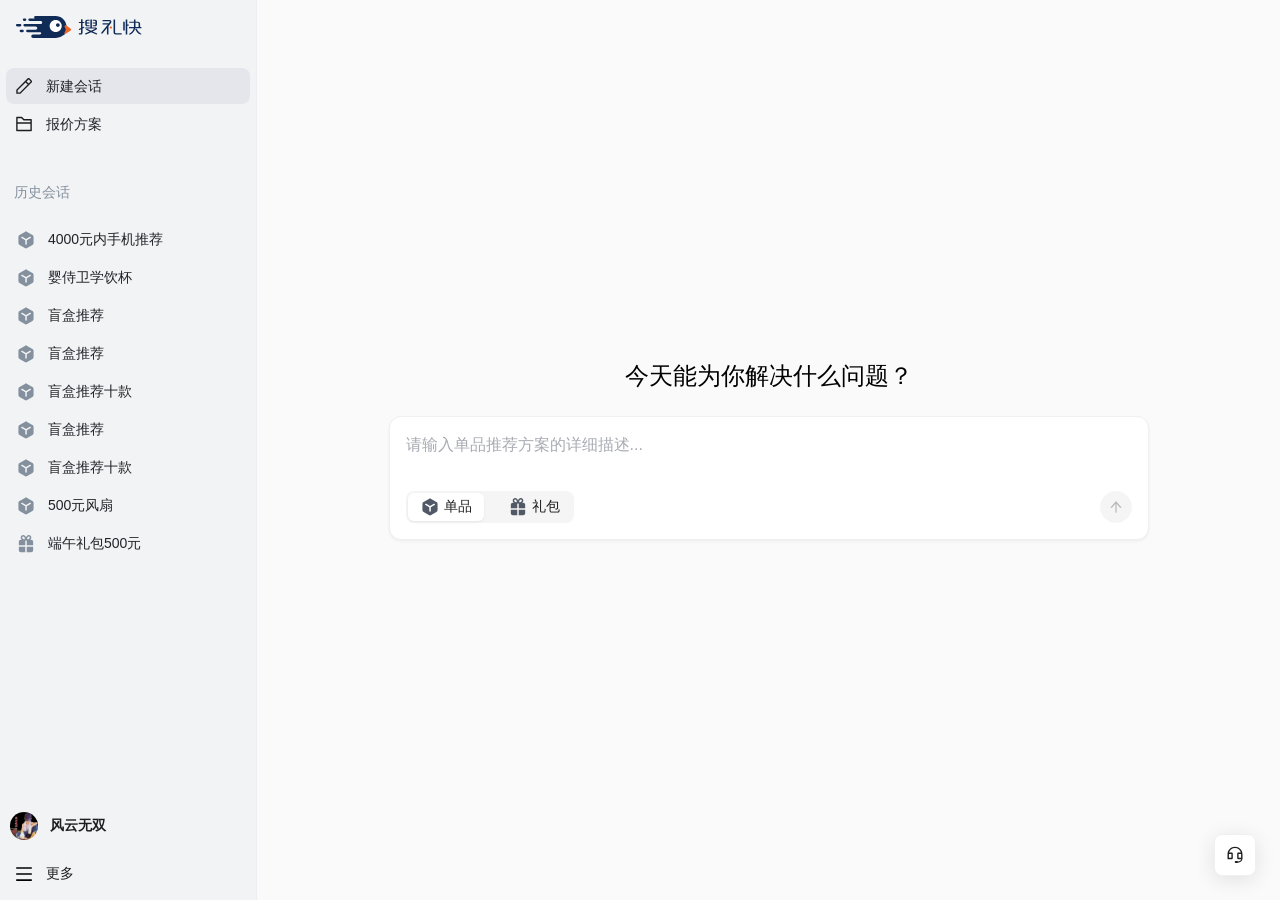
==== index.html @ f1bb9e1c "[fix]测试html" ====
<!DOCTYPE html> <html lang><!--
 Page saved with SingleFile 
 url: http://localhost:8080/home 
 saved date: Mon Jul 06 2026 13:57:09 GMT+0800 (中国标准时间)
--><meta charset=utf-8>
<meta http-equiv=X-UA-Compatible content="IE=edge">
<meta name=viewport content="width=device-width,initial-scale=1.0">
<title>搜礼快</title>
<style>.page_box .login_box .input_box .code_input[data-v-aeba673c] input::-webkit-credentials-auto-fill-button,.page_box .login_box .input_box .code_input[data-v-aeba673c] input::-webkit-contacts-auto-fill-button{visibility:hidden;display:none!important;pointer-events:none;position:absolute;right:0;width:0;height:0;margin:0}</style><style>.bind_page_box .login_box .code_input[data-v-4ef4317e] input::-webkit-credentials-auto-fill-button,.bind_page_box .login_box .code_input[data-v-4ef4317e] input::-webkit-contacts-auto-fill-button{visibility:hidden;display:none!important;pointer-events:none;position:absolute;right:0;width:0;height:0;margin:0}</style><style>body{background:#ffffff}#app{-webkit-font-smoothing:antialiased;-moz-osx-font-smoothing:grayscale;text-align:center;color:#2c3e50}img{-webkit-user-drag:none}</style><style>.beauty_circle_btn{height:32px!important;padding:8px!important;border:none!important;--el-border-radius-base:20px!important;--el-button-bg-color:var(--fr-colorPrimary-normal-bg)!important;--el-button-text-color:var(--fr-colorTextLightSolidPrimary-normal-text)!important;--el-button-hover-text-color:var(--fr-colorTextLightSolidPrimary-hover-text)!important;--el-button-font-weight:var(--fr-fontWeightThin_500)!important;--el-button-border-color:var(--fr-colorPrimary-normal-bg)!important;--el-button-hover-border-color:var(--fr-colorPrimaryHover-hover-bg)!important;--el-button-active-border-color:none!important;--el-button-hover-bg-color:var(--fr-colorPrimaryHover-hover-bg)!important;--el-button-disabled-bg-color:var(--fr-colorBgContainerDisabled-disabled-bg)!important}</style><style>.plan_tabs .el-tabs__nav-wrap::after{height:0!important}.template_tabs .el-tabs__nav-wrap::after{height:1px!important;background:var(--fr-colorBorderSecondary)}.goods_tabs .el-tabs__nav-wrap::after{height:0!important}.goods_plan_tabs .el-tabs__nav-wrap::after{height:0!important}.goods_plan_tabs .el-tabs__item:hover,.goods_plan_tabs .el-tabs__item:active{color:var(--fr-colorTextSecondary)!important}.home_tabs .el-tabs__nav-wrap::after{height:0!important}</style><style>.points_tip_popover .el-popper__arrow::before{border:0px!important}</style><style>.no_border_no_bg_input:hover{--el-input-bg-color:#E5E6EB!important}</style><style>.el-menu{--el-menu-base-level-padding:8px!important}.el-menu .el-menu-item{--el-menu-item-height:36px!important;margin-bottom:2px!important;font-size:14px!important;color:#1F2227!important;font-weight:400!important}.el-menu .el-menu-item:hover{background-color:#EBECEF}.el-menu .is-active{background:#E5E6EB!important}</style><style>.custom_cascader .el-input:focus-within .el-input__suffix{opacity:1;pointer-events:auto}.custom-cascader-popper .el-cascader-menu .el-cascader-menu__wrap .el-cascader-menu__list .el-cascader-node:hover{background:var(--fr-hover-bg-color)!important}.custom-cascader-popper .el-cascader-menu .el-cascader-menu__wrap .el-cascader-menu__list .el-cascader-node:focus{background:var(--fr-theme-color1)!important}</style><style>.goods_upload_card .el-upload--picture-card:hover,.goods_upload_card .el-upload--picture-card:focus{border-color:var(--fr-colorPrimary)!important}</style><style>.goods_table_list .el-checkbox__inner::before{content:none!important}.goods_table_list .el-checkbox__inner::after{content:none!important}.goods_table_list .el-checkbox__inner:hover{border:none!important;background-image:url([data-uri])!important}.goods_table_list .el-checkbox__input.is-checked .el-checkbox__inner::before{content:none!important}.goods_table_list .el-checkbox__input.is-checked .el-checkbox__inner::after{content:none!important}.goods_table_list .el-checkbox__input.is-indeterminate .el-checkbox__inner::before{content:none!important}.goods_table_list .el-checkbox__input.is-indeterminate .el-checkbox__inner::after{content:none!important}</style><style>.custom_select .el-select__wrapper:hover{border-color:var(--fr-theme-color6)!important}.custom_select .el-popper__arrow::before{color:var(--fr-colorText)}.custom_select_popper .el-popper__arrow::before{display:none!important}</style><style>:root{--el-color-white:#ffffff;--el-color-black:#000000;--el-color-primary-rgb:64,158,255;--el-color-success-rgb:103,194,58;--el-color-warning-rgb:230,162,60;--el-color-danger-rgb:245,108,108;--el-color-error-rgb:245,108,108;--el-color-info-rgb:144,147,153;--el-font-size-extra-large:20px;--el-font-size-large:18px;--el-font-size-medium:16px;--el-font-size-base:14px;--el-font-size-small:13px;--el-font-size-extra-small:12px;--el-font-family:"Helvetica Neue",Helvetica,"PingFang SC","Hiragino Sans GB","Microsoft YaHei","微软雅黑",Arial,sans-serif;--el-font-weight-primary:500;--el-font-line-height-primary:24px;--el-index-normal:1;--el-index-top:1000;--el-index-popper:2000;--el-border-radius-base:4px;--el-border-radius-small:2px;--el-border-radius-round:20px;--el-border-radius-circle:100%;--el-transition-duration:0.3s;--el-transition-duration-fast:0.2s;--el-transition-function-ease-in-out-bezier:cubic-bezier(0.645,0.045,0.355,1);--el-transition-function-fast-bezier:cubic-bezier(0.23,1,0.32,1);--el-transition-all:all var(--el-transition-duration) var(--el-transition-function-ease-in-out-bezier);--el-transition-fade:opacity var(--el-transition-duration) var(--el-transition-function-fast-bezier);--el-transition-md-fade:transform var(--el-transition-duration) var(--el-transition-function-fast-bezier),opacity var(--el-transition-duration) var(--el-transition-function-fast-bezier);--el-transition-fade-linear:opacity var(--el-transition-duration-fast) linear;--el-transition-border:border-color var(--el-transition-duration-fast) var(--el-transition-function-ease-in-out-bezier);--el-transition-box-shadow:box-shadow var(--el-transition-duration-fast) var(--el-transition-function-ease-in-out-bezier);--el-transition-color:color var(--el-transition-duration-fast) var(--el-transition-function-ease-in-out-bezier);--el-component-size-large:40px;--el-component-size:32px;--el-component-size-small:24px}:root{color-scheme:light;--el-color-primary:#409eff;--el-color-primary-light-3:rgb(121,187,255);--el-color-primary-light-5:rgb(160,207,255);--el-color-primary-light-7:rgb(198,226,255);--el-color-primary-light-8:rgb(217,236,255);--el-color-primary-light-9:rgb(236,245,255);--el-color-primary-dark-2:rgb(51,126,204);--el-color-success:#67c23a;--el-color-success-light-3:rgb(149,212,117);--el-color-success-light-5:rgb(179,225,157);--el-color-success-light-7:rgb(209,237,196);--el-color-success-light-8:rgb(225,243,216);--el-color-success-light-9:rgb(240,249,235);--el-color-success-dark-2:rgb(82,155,46);--el-color-warning:#e6a23c;--el-color-warning-light-3:rgb(238,190,119);--el-color-warning-light-5:rgb(243,209,158);--el-color-warning-light-7:rgb(248,227,197);--el-color-warning-light-8:rgb(250,236,216);--el-color-warning-light-9:rgb(253,246,236);--el-color-warning-dark-2:rgb(184,130,48);--el-color-danger:#f56c6c;--el-color-danger-light-3:rgb(248,152,152);--el-color-danger-light-5:rgb(250,182,182);--el-color-danger-light-7:rgb(252,211,211);--el-color-danger-light-8:rgb(253,226,226);--el-color-danger-light-9:rgb(254,240,240);--el-color-danger-dark-2:rgb(196,86,86);--el-color-error:#f56c6c;--el-color-error-light-3:rgb(248,152,152);--el-color-error-light-5:rgb(250,182,182);--el-color-error-light-7:rgb(252,211,211);--el-color-error-light-8:rgb(253,226,226);--el-color-error-light-9:rgb(254,240,240);--el-color-error-dark-2:rgb(196,86,86);--el-color-info:#909399;--el-color-info-light-3:rgb(177,179,184);--el-color-info-light-5:rgb(200,201,204);--el-color-info-light-7:rgb(222,223,224);--el-color-info-light-8:rgb(233,233,235);--el-color-info-light-9:rgb(244,244,245);--el-color-info-dark-2:rgb(115,118,122);--el-bg-color:#ffffff;--el-bg-color-page:#f2f3f5;--el-bg-color-overlay:#ffffff;--el-text-color-primary:#303133;--el-text-color-regular:#606266;--el-text-color-secondary:#909399;--el-text-color-placeholder:#a8abb2;--el-text-color-disabled:#c0c4cc;--el-border-color:#dcdfe6;--el-border-color-light:#e4e7ed;--el-border-color-lighter:#ebeef5;--el-border-color-extra-light:#f2f6fc;--el-border-color-dark:#d4d7de;--el-border-color-darker:#cdd0d6;--el-fill-color:#f0f2f5;--el-fill-color-light:#f5f7fa;--el-fill-color-lighter:#fafafa;--el-fill-color-extra-light:#fafcff;--el-fill-color-dark:#ebedf0;--el-fill-color-darker:#e6e8eb;--el-fill-color-blank:#ffffff;--el-box-shadow:0px 12px 32px 4px rgba(0,0,0,0.04),0px 8px 20px rgba(0,0,0,0.08);--el-box-shadow-light:0px 0px 12px rgba(0,0,0,0.12);--el-box-shadow-lighter:0px 0px 6px rgba(0,0,0,0.12);--el-box-shadow-dark:0px 16px 48px 16px rgba(0,0,0,0.08),0px 12px 32px rgba(0,0,0,0.12),0px 8px 16px -8px rgba(0,0,0,0.16);--el-disabled-bg-color:var(--el-fill-color-light);--el-disabled-text-color:var(--el-text-color-placeholder);--el-disabled-border-color:var(--el-border-color-light);--el-overlay-color:rgba(0,0,0,0.8);--el-overlay-color-light:rgba(0,0,0,0.7);--el-overlay-color-lighter:rgba(0,0,0,0.5);--el-mask-color:rgba(255,255,255,0.9);--el-mask-color-extra-light:rgba(255,255,255,0.3);--el-border-width:1px;--el-border-style:solid;--el-border-color-hover:var(--el-text-color-disabled);--el-border:var(--el-border-width) var(--el-border-style) var(--el-border-color);--el-svg-monochrome-grey:var(--el-border-color)}@keyframes rotating{0%{transform:rotateZ(0deg)}100%{transform:rotateZ(360deg)}}.el-autocomplete__popper.el-popper .el-popper__arrow::before{border:1px solid var(--el-border-color-light)}.el-autocomplete__popper.el-popper[data-popper-placement^=top] .el-popper__arrow::before{border-top-color:transparent;border-left-color:transparent}.el-autocomplete__popper.el-popper[data-popper-placement^=bottom] .el-popper__arrow::before{border-bottom-color:transparent;border-right-color:transparent}.el-autocomplete__popper.el-popper[data-popper-placement^=left] .el-popper__arrow::before{border-left-color:transparent;border-bottom-color:transparent}.el-autocomplete__popper.el-popper[data-popper-placement^=right] .el-popper__arrow::before{border-right-color:transparent;border-top-color:transparent}.el-autocomplete-suggestion li:hover{background-color:var(--el-fill-color-light)}.el-autocomplete-suggestion.is-loading li::after{display:inline-block;content:"";height:100%;vertical-align:middle}.el-autocomplete-suggestion.is-loading li:hover{background-color:var(--el-bg-color-overlay)}.el-backtop:hover{background-color:var(--el-backtop-hover-bg-color)}.el-breadcrumb::before,.el-breadcrumb::after{display:table;content:""}.el-breadcrumb::after{clear:both}.el-breadcrumb__inner.is-link:hover,.el-breadcrumb__inner a:hover{color:var(--el-color-primary);cursor:pointer}.el-breadcrumb__item:last-child .el-breadcrumb__inner:hover,.el-breadcrumb__item:last-child .el-breadcrumb__inner a:hover{font-weight:normal;color:var(--el-text-color-regular);cursor:text}.el-button-group::before,.el-button-group::after{display:table;content:""}.el-button-group::after{clear:both}.el-button-group>.el-button:hover,.el-button-group>.el-button:focus,.el-button-group>.el-button:active{z-index:1}.el-button{--el-button-font-weight:var(--el-font-weight-primary);--el-button-border-color:var(--el-border-color);--el-button-bg-color:var(--el-fill-color-blank);--el-button-text-color:var(--el-text-color-regular);--el-button-disabled-text-color:var(--el-disabled-text-color);--el-button-disabled-bg-color:var(--el-fill-color-blank);--el-button-disabled-border-color:var(--el-border-color-light);--el-button-divide-border-color:rgba(255,255,255,0.5);--el-button-hover-text-color:var(--el-color-primary);--el-button-hover-bg-color:var(--el-color-primary-light-9);--el-button-hover-border-color:var(--el-color-primary-light-7);--el-button-active-text-color:var(--el-button-hover-text-color);--el-button-active-border-color:var(--el-color-primary);--el-button-active-bg-color:var(--el-button-hover-bg-color);--el-button-outline-color:var(--el-color-primary-light-5);--el-button-hover-link-text-color:var(--el-text-color-secondary);--el-button-active-color:var(--el-text-color-primary)}.el-button{display:inline-flex;justify-content:center;align-items:center;line-height:1;white-space:nowrap;text-align:center;box-sizing:border-box;outline:none;transition:0.1s;font-weight:var(--el-button-font-weight);-webkit-user-select:none;-moz-user-select:none;user-select:none;vertical-align:middle;-webkit-appearance:none}.el-button:hover{color:var(--el-button-hover-text-color);border-color:var(--el-button-hover-border-color);background-color:var(--el-button-hover-bg-color);outline:none}.el-button:active{color:var(--el-button-active-text-color);border-color:var(--el-button-active-border-color);background-color:var(--el-button-active-bg-color);outline:none}.el-button:focus-visible{outline:2px solid var(--el-button-outline-color);outline-offset:1px;transition:outline-offset 0s,outline 0s}.el-button>span{display:inline-flex;align-items:center}.el-button{font-size:var(--el-font-size-base);border-radius:var(--el-border-radius-base)}.el-button::-moz-focus-inner{border:0}.el-button.is-disabled,.el-button.is-disabled:hover{color:var(--el-button-disabled-text-color);cursor:not-allowed;background-image:none;background-color:var(--el-button-disabled-bg-color);border-color:var(--el-button-disabled-border-color)}.el-button.is-loading:before{z-index:1;pointer-events:none;content:"";position:absolute;left:-1px;top:-1px;right:-1px;bottom:-1px;border-radius:inherit;background-color:var(--el-mask-color-extra-light)}.el-button.is-text:not(.is-disabled):hover{background-color:var(--el-fill-color-light)}.el-button.is-text:not(.is-disabled):focus-visible{outline:2px solid var(--el-button-outline-color);outline-offset:1px;transition:outline-offset 0s,outline 0s}.el-button.is-text:not(.is-disabled):active{background-color:var(--el-fill-color)}.el-button.is-text:not(.is-disabled).is-has-bg:hover{background-color:var(--el-fill-color)}.el-button.is-text:not(.is-disabled).is-has-bg:active{background-color:var(--el-fill-color-dark)}.el-button.is-link:hover{color:var(--el-button-hover-link-text-color)}.el-button.is-link:not(.is-disabled):hover{border-color:transparent;background-color:transparent}.el-button.is-link:not(.is-disabled):active{color:var(--el-button-active-color);border-color:transparent;background-color:transparent}.el-button--text:not(.is-disabled):hover{color:var(--el-color-primary-light-3);border-color:transparent;background-color:transparent}.el-button--text:not(.is-disabled):active{color:var(--el-color-primary-dark-2);border-color:transparent;background-color:transparent}.el-button--primary.is-plain.is-disabled:hover,.el-button--primary.is-plain.is-disabled:focus,.el-button--primary.is-plain.is-disabled:active,.el-button--primary.is-text.is-disabled:hover,.el-button--primary.is-text.is-disabled:focus,.el-button--primary.is-text.is-disabled:active,.el-button--primary.is-link.is-disabled:hover,.el-button--primary.is-link.is-disabled:focus,.el-button--primary.is-link.is-disabled:active{color:var(--el-color-primary-light-5);background-color:var(--el-color-primary-light-9);border-color:var(--el-color-primary-light-8)}.el-button--success.is-plain.is-disabled:hover,.el-button--success.is-plain.is-disabled:focus,.el-button--success.is-plain.is-disabled:active,.el-button--success.is-text.is-disabled:hover,.el-button--success.is-text.is-disabled:focus,.el-button--success.is-text.is-disabled:active,.el-button--success.is-link.is-disabled:hover,.el-button--success.is-link.is-disabled:focus,.el-button--success.is-link.is-disabled:active{color:var(--el-color-success-light-5);background-color:var(--el-color-success-light-9);border-color:var(--el-color-success-light-8)}.el-button--warning.is-plain.is-disabled:hover,.el-button--warning.is-plain.is-disabled:focus,.el-button--warning.is-plain.is-disabled:active,.el-button--warning.is-text.is-disabled:hover,.el-button--warning.is-text.is-disabled:focus,.el-button--warning.is-text.is-disabled:active,.el-button--warning.is-link.is-disabled:hover,.el-button--warning.is-link.is-disabled:focus,.el-button--warning.is-link.is-disabled:active{color:var(--el-color-warning-light-5);background-color:var(--el-color-warning-light-9);border-color:var(--el-color-warning-light-8)}.el-button--danger.is-plain.is-disabled:hover,.el-button--danger.is-plain.is-disabled:focus,.el-button--danger.is-plain.is-disabled:active,.el-button--danger.is-text.is-disabled:hover,.el-button--danger.is-text.is-disabled:focus,.el-button--danger.is-text.is-disabled:active,.el-button--danger.is-link.is-disabled:hover,.el-button--danger.is-link.is-disabled:focus,.el-button--danger.is-link.is-disabled:active{color:var(--el-color-danger-light-5);background-color:var(--el-color-danger-light-9);border-color:var(--el-color-danger-light-8)}.el-button--info.is-plain.is-disabled:hover,.el-button--info.is-plain.is-disabled:focus,.el-button--info.is-plain.is-disabled:active,.el-button--info.is-text.is-disabled:hover,.el-button--info.is-text.is-disabled:focus,.el-button--info.is-text.is-disabled:active,.el-button--info.is-link.is-disabled:hover,.el-button--info.is-link.is-disabled:focus,.el-button--info.is-link.is-disabled:active{color:var(--el-color-info-light-5);background-color:var(--el-color-info-light-9);border-color:var(--el-color-info-light-8)}.el-calendar-table .el-calendar-day:hover{cursor:pointer;background-color:var(--el-calendar-selected-bg-color)}.el-card.is-hover-shadow:hover,.el-card.is-hover-shadow:focus{box-shadow:var(--el-box-shadow-light)}.el-carousel__item--card.is-in-stage:hover .el-carousel__mask{opacity:0.12}.el-carousel__arrow:hover{background-color:var(--el-carousel-arrow-hover-background)}.el-carousel__indicators--outside .el-carousel__indicator:hover button{opacity:0.64}.el-carousel__indicator:hover button{opacity:0.72}.el-cascader-node:not(.is-disabled):hover,.el-cascader-node:not(.is-disabled):focus{background:var(--el-cascader-node-background-hover)}.el-cascader:not(.is-disabled):hover .el-input__wrapper{cursor:pointer;box-shadow:0 0 0 1px var(--el-input-hover-border-color) inset}.el-cascader .el-input .icon-circle-close:hover{color:var(--el-input-clear-hover-color,var(--el-text-color-secondary))}.el-cascader__dropdown.el-popper .el-popper__arrow::before{border:var(--el-cascader-menu-border)}.el-cascader__dropdown.el-popper[data-popper-placement^=top] .el-popper__arrow::before{border-top-color:transparent;border-left-color:transparent}.el-cascader__dropdown.el-popper[data-popper-placement^=bottom] .el-popper__arrow::before{border-bottom-color:transparent;border-right-color:transparent}.el-cascader__dropdown.el-popper[data-popper-placement^=left] .el-popper__arrow::before{border-left-color:transparent;border-bottom-color:transparent}.el-cascader__dropdown.el-popper[data-popper-placement^=right] .el-popper__arrow::before{border-right-color:transparent;border-top-color:transparent}.el-cascader__tags .el-tag .el-icon-close:hover{background-color:var(--el-text-color-secondary)}.el-cascader__collapse-tags .el-tag .el-icon-close:hover{background-color:var(--el-text-color-secondary)}.el-cascader__suggestion-item:hover,.el-cascader__suggestion-item:focus{background:var(--el-cascader-node-background-hover)}.el-cascader__search-input::-moz-placeholder{color:transparent}.el-cascader__search-input::placeholder{color:transparent}.el-check-tag:hover{background-color:var(--el-color-info-light-7)}.el-check-tag.el-check-tag--primary.is-checked:hover{background-color:var(--el-color-primary-light-7)}.el-check-tag.el-check-tag--primary.is-checked.is-disabled:hover{background-color:var(--el-color-primary-light-8)}.el-check-tag.el-check-tag--primary.is-disabled:hover{background-color:var(--el-color-info-light-9)}.el-check-tag.el-check-tag--success.is-checked:hover{background-color:var(--el-color-success-light-7)}.el-check-tag.el-check-tag--success.is-checked.is-disabled:hover{background-color:var(--el-color-success-light-8)}.el-check-tag.el-check-tag--success.is-disabled:hover{background-color:var(--el-color-success-light-9)}.el-check-tag.el-check-tag--warning.is-checked:hover{background-color:var(--el-color-warning-light-7)}.el-check-tag.el-check-tag--warning.is-checked.is-disabled:hover{background-color:var(--el-color-warning-light-8)}.el-check-tag.el-check-tag--warning.is-disabled:hover{background-color:var(--el-color-warning-light-9)}.el-check-tag.el-check-tag--danger.is-checked:hover{background-color:var(--el-color-danger-light-7)}.el-check-tag.el-check-tag--danger.is-checked.is-disabled:hover{background-color:var(--el-color-danger-light-8)}.el-check-tag.el-check-tag--danger.is-disabled:hover{background-color:var(--el-color-danger-light-9)}.el-check-tag.el-check-tag--error.is-checked:hover{background-color:var(--el-color-error-light-7)}.el-check-tag.el-check-tag--error.is-checked.is-disabled:hover{background-color:var(--el-color-error-light-8)}.el-check-tag.el-check-tag--error.is-disabled:hover{background-color:var(--el-color-error-light-9)}.el-check-tag.el-check-tag--info.is-checked:hover{background-color:var(--el-color-info-light-7)}.el-check-tag.el-check-tag--info.is-checked.is-disabled:hover{background-color:var(--el-color-info-light-8)}.el-check-tag.el-check-tag--info.is-disabled:hover{background-color:var(--el-color-info-light-9)}.el-checkbox-button__inner:hover{color:var(--el-color-primary)}.el-checkbox.is-bordered.el-checkbox--small .el-checkbox__inner::after{height:6px;width:2px}.el-checkbox input:focus-visible+.el-checkbox__inner{outline:2px solid var(--el-checkbox-input-border-color-hover);outline-offset:1px;border-radius:var(--el-checkbox-border-radius)}.el-checkbox__input.is-disabled .el-checkbox__inner::after{cursor:not-allowed;border-color:var(--el-checkbox-disabled-icon-color)}.el-checkbox__input.is-disabled.is-checked .el-checkbox__inner::after{border-color:var(--el-checkbox-disabled-checked-icon-color)}.el-checkbox__input.is-disabled.is-indeterminate .el-checkbox__inner::before{background-color:var(--el-checkbox-disabled-checked-icon-color);border-color:var(--el-checkbox-disabled-checked-icon-color)}.el-checkbox__input.is-checked .el-checkbox__inner::after{transform:translate(-45%,-60%) rotate(45deg) scaleY(1);border-color:var(--el-checkbox-checked-icon-color)}.el-checkbox__input.is-focus:not(.is-checked) .el-checkbox__original:not(:focus-visible){border-color:var(--el-checkbox-input-border-color-hover)}.el-checkbox__input.is-indeterminate .el-checkbox__inner::before{content:"";position:absolute;display:block;background-color:var(--el-checkbox-checked-icon-color);height:2px;transform:scale(0.5);left:0;right:0;top:5px}.el-checkbox__input.is-indeterminate .el-checkbox__inner::after{display:none}.el-checkbox__inner:hover{border-color:var(--el-checkbox-input-border-color-hover)}.el-checkbox__inner::after{box-sizing:content-box;content:"";border:1px solid transparent;border-left:0;border-top:0;height:7px;left:50%;position:absolute;top:50%;transform:translate(-45%,-60%) rotate(45deg) scaleY(0);width:3px;transition:transform 0.15s ease-in 0.05s;transform-origin:center}.el-checkbox.el-checkbox--small .el-checkbox__input.is-indeterminate .el-checkbox__inner::before{top:4px}.el-checkbox.el-checkbox--small .el-checkbox__inner::after{width:2px;height:6px}.el-collapse-item__header.focusing:focus:not(:hover){color:var(--el-color-primary)}.el-color-hue-slider__thumb:focus-visible{outline:2px solid var(--el-color-primary);outline-offset:1px}.el-color-alpha-slider__thumb:focus-visible{outline:2px solid var(--el-color-primary);outline-offset:1px}.el-color-picker:hover:not(.is-disabled,.is-focused) .el-color-picker__trigger{border-color:var(--el-border-color-hover)}.el-color-picker:focus-visible:not(.is-disabled) .el-color-picker__trigger{outline:2px solid var(--el-color-primary);outline-offset:1px}.el-date-table.is-week-mode .el-date-table__row:hover .el-date-table-cell{background-color:var(--el-datepicker-inrange-bg-color)}.el-date-table.is-week-mode .el-date-table__row:hover td.available:hover{color:var(--el-datepicker-text-color)}.el-date-table.is-week-mode .el-date-table__row:hover td:first-child .el-date-table-cell{margin-left:5px;border-top-left-radius:15px;border-bottom-left-radius:15px}.el-date-table.is-week-mode .el-date-table__row:hover td:last-child .el-date-table-cell{margin-right:5px;border-top-right-radius:15px;border-bottom-right-radius:15px}.el-date-table td.available:hover{color:var(--el-datepicker-hover-text-color)}.el-date-table td.in-range .el-date-table-cell:hover{background-color:var(--el-datepicker-inrange-hover-bg-color)}.el-date-table td.current:not(.disabled):focus-visible .el-date-table-cell__text{outline:2px solid var(--el-datepicker-active-color);outline-offset:1px}.el-date-table td:focus{outline:none}.el-month-table td.disabled .el-date-table-cell__text:hover{color:var(--el-text-color-placeholder)}.el-month-table td .el-date-table-cell__text:hover{color:var(--el-datepicker-hover-text-color)}.el-month-table td.in-range .el-date-table-cell:hover{background-color:var(--el-datepicker-inrange-hover-bg-color)}.el-month-table td:focus-visible{outline:none}.el-month-table td:focus-visible .el-date-table-cell__text{outline:2px solid var(--el-datepicker-active-color);outline-offset:1px}.el-year-table td.disabled .el-date-table-cell__text:hover{color:var(--el-text-color-placeholder)}.el-year-table td .el-date-table-cell__text:hover{color:var(--el-datepicker-hover-text-color)}.el-year-table td.in-range .el-date-table-cell:hover{background-color:var(--el-datepicker-inrange-hover-bg-color)}.el-year-table td:focus-visible{outline:none}.el-year-table td:focus-visible .el-date-table-cell__text{outline:2px solid var(--el-datepicker-active-color);outline-offset:1px}.el-time-spinner__wrapper.is-arrow .el-time-spinner__item:hover:not(.is-disabled):not(.is-active){background:var(--el-fill-color-light);cursor:default}.el-time-spinner__arrow:hover{color:var(--el-color-primary)}.el-time-spinner__list::after,.el-time-spinner__list::before{content:"";display:block;width:100%;height:80px}.el-time-spinner__item:hover:not(.is-disabled):not(.is-active){background:var(--el-fill-color-light);cursor:pointer}.el-picker__popper.el-popper .el-popper__arrow::before{border:1px solid var(--el-datepicker-border-color)}.el-picker__popper.el-popper[data-popper-placement^=top] .el-popper__arrow::before{border-top-color:transparent;border-left-color:transparent}.el-picker__popper.el-popper[data-popper-placement^=bottom] .el-popper__arrow::before{border-bottom-color:transparent;border-right-color:transparent}.el-picker__popper.el-popper[data-popper-placement^=left] .el-popper__arrow::before{border-left-color:transparent;border-bottom-color:transparent}.el-picker__popper.el-popper[data-popper-placement^=right] .el-popper__arrow::before{border-right-color:transparent;border-top-color:transparent}.el-date-editor.el-input__wrapper:hover{box-shadow:0 0 0 1px var(--el-input-hover-border-color) inset}.el-date-editor .clear-icon:hover{color:var(--el-input-clear-hover-color)}.el-date-editor .el-range-input::-moz-placeholder{color:var(--el-text-color-placeholder)}.el-date-editor .el-range-input::placeholder{color:var(--el-text-color-placeholder)}.el-date-editor .el-range__close-icon:hover{color:var(--el-input-clear-hover-color)}.el-range-editor.is-active:hover{box-shadow:0 0 0 1px var(--el-input-focus-border-color) inset}.el-range-editor.is-disabled:hover,.el-range-editor.is-disabled:focus{border-color:var(--el-disabled-border-color)}.el-range-editor.is-disabled input::-moz-placeholder{color:var(--el-text-color-placeholder)}.el-range-editor.is-disabled input::placeholder{color:var(--el-text-color-placeholder)}.el-picker-panel__body::after,.el-picker-panel__body-wrapper::after{content:"";display:table;clear:both}.el-picker-panel__shortcut:hover{color:var(--el-datepicker-hover-text-color)}.el-picker-panel__icon-btn:hover{color:var(--el-datepicker-hover-text-color)}.el-picker-panel__icon-btn:focus-visible{color:var(--el-datepicker-hover-text-color)}.el-picker-panel__icon-btn.is-disabled:hover{cursor:not-allowed}.el-picker-panel.is-disabled .el-picker-panel__prev-btn:hover{cursor:not-allowed}.el-picker-panel.is-disabled .el-picker-panel__next-btn:hover{cursor:not-allowed}.el-picker-panel.is-disabled .el-picker-panel__icon-btn:hover{cursor:not-allowed}.el-picker-panel.is-disabled .el-picker-panel__shortcut:hover{cursor:not-allowed}.el-date-picker__header-label:hover{color:var(--el-datepicker-hover-text-color)}.el-date-picker__header-label:focus-visible{outline:none;color:var(--el-datepicker-hover-text-color)}.el-date-picker.is-disabled .el-date-picker__header-label:hover{cursor:not-allowed}.el-date-range-picker__header-label:hover{color:var(--el-datepicker-hover-text-color)}.el-date-range-picker__header-label:focus-visible{outline:none;color:var(--el-datepicker-hover-text-color)}.el-date-range-picker.is-disabled .el-date-range-picker__header-label:hover{cursor:not-allowed}.el-time-panel__content::after,.el-time-panel__content::before{content:"";top:50%;position:absolute;margin-top:-16px;height:32px;z-index:-1;left:0;right:0;box-sizing:border-box;padding-top:6px;text-align:left}.el-time-panel__content::after{left:50%;margin-left:12%;margin-right:12%}.el-time-panel__content::before{padding-left:50%;margin-right:12%;margin-left:12%;border-top:1px solid var(--el-border-color-light);border-bottom:1px solid var(--el-border-color-light)}.el-time-panel__content.has-seconds::after{left:66.6666666667%}.el-time-panel__content.has-seconds::before{padding-left:33.3333333333%}:root{--el-popup-modal-bg-color:var(--el-color-black);--el-popup-modal-opacity:0.5}@keyframes v-modal-in{0%{opacity:0}}@keyframes v-modal-out{100%{opacity:0}}.el-dialog:focus{outline:none!important}.el-dialog__headerbtn:focus .el-dialog__close,.el-dialog__headerbtn:hover .el-dialog__close{color:var(--el-color-primary)}@keyframes dialog-fade-in{0%{transform:translate3d(0,-20px,0);opacity:0}100%{transform:translate3d(0,0,0);opacity:1}}@keyframes dialog-fade-out{0%{transform:translate3d(0,0,0);opacity:1}100%{transform:translate3d(0,-20px,0);opacity:0}}@keyframes modal-fade-in{0%{opacity:0}100%{opacity:1}}@keyframes modal-fade-out{0%{opacity:1}100%{opacity:0}}.el-drawer__sr-focus:focus{outline:none!important}.el-drawer__close-btn:focus i,.el-drawer__close-btn:hover i{color:var(--el-color-primary)}.el-drawer__dragger::before{content:"";position:absolute;background-color:transparent;transition:all 0.2s}.el-drawer__dragger:hover::before{background-color:var(--el-color-primary)}.el-drawer.ltr>.el-drawer__dragger::before,.el-drawer.rtl>.el-drawer__dragger::before{top:0;bottom:0;width:3px}.el-drawer.ttb>.el-drawer__dragger::before,.el-drawer.btt>.el-drawer__dragger::before{left:0;right:0;height:3px}.el-drawer.ltr>.el-drawer__dragger::before{right:-2px}.el-drawer.rtl>.el-drawer__dragger::before{left:-2px}.el-drawer.ttb>.el-drawer__dragger::before{bottom:-2px}.el-drawer.btt>.el-drawer__dragger::before{top:-2px}.el-dropdown__popper.el-popper .el-popper__arrow::before{border:1px solid var(--el-border-color-light)}.el-dropdown__popper.el-popper[data-popper-placement^=top] .el-popper__arrow::before{border-top-color:transparent;border-left-color:transparent}.el-dropdown__popper.el-popper[data-popper-placement^=bottom] .el-popper__arrow::before{border-bottom-color:transparent;border-right-color:transparent}.el-dropdown__popper.el-popper[data-popper-placement^=left] .el-popper__arrow::before{border-left-color:transparent;border-bottom-color:transparent}.el-dropdown__popper.el-popper[data-popper-placement^=right] .el-popper__arrow::before{border-right-color:transparent;border-top-color:transparent}.el-dropdown .el-dropdown__caret-button::before{content:"";position:absolute;display:block;width:1px;top:-1px;bottom:-1px;left:0;background:var(--el-overlay-color-lighter)}.el-dropdown .el-dropdown__caret-button.el-button::before{background:var(--el-border-color);opacity:0.5}.el-dropdown-menu__item:not(.is-disabled):hover,.el-dropdown-menu__item:not(.is-disabled):focus{background-color:var(--el-dropdown-menuItem-hover-fill);color:var(--el-dropdown-menuItem-hover-color)}.el-form-item.is-required:not(.is-no-asterisk).asterisk-left>.el-form-item__label:before,.el-form-item.is-required:not(.is-no-asterisk).asterisk-left>.el-form-item__label-wrap>.el-form-item__label:before{content:"*";color:var(--el-color-danger);margin-right:4px}.el-form-item.is-required:not(.is-no-asterisk).asterisk-right>.el-form-item__label:after,.el-form-item.is-required:not(.is-no-asterisk).asterisk-right>.el-form-item__label-wrap>.el-form-item__label:after{content:"*";color:var(--el-color-danger);margin-left:4px}.el-form-item.is-error .el-form-item__content .el-input__wrapper:hover,.el-form-item.is-error .el-form-item__content .el-input__wrapper:focus,.el-form-item.is-error .el-form-item__content .el-textarea__inner:hover,.el-form-item.is-error .el-form-item__content .el-textarea__inner:focus,.el-form-item.is-error .el-form-item__content .el-select__wrapper:hover,.el-form-item.is-error .el-form-item__content .el-select__wrapper:focus,.el-form-item.is-error .el-form-item__content .el-input-tag__wrapper:hover,.el-form-item.is-error .el-form-item__content .el-input-tag__wrapper:focus{box-shadow:0 0 0 1px var(--el-color-danger) inset}.el-image-viewer__wrapper:focus{outline:none!important}@keyframes viewer-fade-in{0%{transform:translate3d(0,-20px,0);opacity:0}100%{transform:translate3d(0,0,0);opacity:1}}@keyframes viewer-fade-out{0%{transform:translate3d(0,0,0);opacity:1}100%{transform:translate3d(0,-20px,0);opacity:0}}.el-image__inner{width:100%;height:100%}.el-image{position:relative;display:inline-block;overflow:hidden}.el-image__inner{vertical-align:top;opacity:1}.el-textarea{--el-input-text-color:var(--el-text-color-regular);--el-input-border:var(--el-border);--el-input-hover-border:var(--el-border-color-hover);--el-input-focus-border:var(--el-color-primary);--el-input-transparent-border:0 0 0 1px transparent inset;--el-input-border-color:var(--el-border-color);--el-input-border-radius:var(--el-border-radius-base);--el-input-bg-color:var(--el-fill-color-blank);--el-input-icon-color:var(--el-text-color-placeholder);--el-input-placeholder-color:var(--el-text-color-placeholder);--el-input-hover-border-color:var(--el-border-color-hover);--el-input-clear-hover-color:var(--el-text-color-secondary);--el-input-focus-border-color:var(--el-color-primary);--el-input-width:100%}.el-textarea{position:relative;display:inline-block;width:100%;vertical-align:bottom;font-size:var(--el-font-size-base)}.el-textarea__inner{position:relative;display:block;line-height:1.5;box-sizing:border-box;width:100%;font-family:inherit;background-color:var(--el-input-bg-color,var(--el-fill-color-blank));background-image:none;-webkit-appearance:none;border-radius:var(--el-input-border-radius,var(--el-border-radius-base));transition:var(--el-transition-box-shadow);border:none}.el-textarea__inner::-moz-placeholder{color:var(--el-input-placeholder-color,var(--el-text-color-placeholder))}.el-textarea__inner::placeholder{color:var(--el-input-placeholder-color,var(--el-text-color-placeholder))}.el-textarea__inner:hover{box-shadow:0 0 0 1px var(--el-input-hover-border-color) inset}.el-textarea__inner:focus{outline:none;box-shadow:0 0 0 1px var(--el-input-focus-border-color) inset}.el-textarea.is-disabled .el-textarea__inner::-moz-placeholder{color:var(--el-text-color-placeholder)}.el-textarea.is-disabled .el-textarea__inner::placeholder{color:var(--el-text-color-placeholder)}.el-input::-webkit-scrollbar{z-index:11;width:6px}.el-input::-webkit-scrollbar:horizontal{height:6px}.el-input::-webkit-scrollbar-thumb{border-radius:5px;width:6px;background:var(--el-text-color-disabled)}.el-input::-webkit-scrollbar-corner{background:var(--el-fill-color-blank)}.el-input::-webkit-scrollbar-track{background:var(--el-fill-color-blank)}.el-input::-webkit-scrollbar-track-piece{background:var(--el-fill-color-blank);width:6px}.el-input .el-input__clear:hover,.el-input .el-input__password:hover{color:var(--el-input-clear-hover-color)}.el-input__wrapper:hover{box-shadow:0 0 0 1px var(--el-input-hover-border-color) inset}.el-input__inner:focus{outline:none}.el-input__inner::-moz-placeholder{color:var(--el-input-placeholder-color,var(--el-text-color-placeholder))}.el-input__inner::placeholder{color:var(--el-input-placeholder-color,var(--el-text-color-placeholder))}.el-input__inner[type=password]::-ms-reveal{display:none}.el-input.is-disabled .el-input__inner::-moz-placeholder{color:var(--el-text-color-placeholder)}.el-input.is-disabled .el-input__inner::placeholder{color:var(--el-text-color-placeholder)}.el-input-group__append:focus,.el-input-group__prepend:focus{outline:none}.el-input-group__append button.el-button:hover,.el-input-group__append div.el-select:hover .el-select__wrapper,.el-input-group__prepend button.el-button:hover,.el-input-group__prepend div.el-select:hover .el-select__wrapper{border-color:transparent;background-color:transparent;color:inherit}.el-input-number .el-input__inner::-webkit-inner-spin-button,.el-input-number .el-input__inner::-webkit-outer-spin-button{margin:0;-webkit-appearance:none}.el-input-number__increase:hover,.el-input-number__decrease:hover{color:var(--el-color-primary)}.el-input-number__increase:hover~.el-input:not(.is-disabled) .el-input__wrapper,.el-input-number__decrease:hover~.el-input:not(.is-disabled) .el-input__wrapper{box-shadow:0 0 0 1px var(--el-input-focus-border-color,var(--el-color-primary)) inset}.el-input-number.is-disabled .el-input-number__increase:hover,.el-input-number.is-disabled .el-input-number__decrease:hover{color:var(--el-disabled-border-color);cursor:not-allowed}.el-input-tag.is-disabled:hover{box-shadow:0 0 0 1px var(--el-input-tag-disabled-border) inset}.el-input-tag__input::-moz-placeholder{color:var(--el-input-tag-placeholder-color)}.el-input-tag__input::placeholder{color:var(--el-input-tag-placeholder-color)}.el-link.is-hover-underline:hover:after{content:"";position:absolute;left:0;right:0;height:0;bottom:0;border-bottom:1px solid var(--el-link-hover-text-color)}.el-link.is-underline:after{content:"";position:absolute;left:0;right:0;height:0;bottom:0;border-bottom:1px solid var(--el-link-text-color)}.el-link:hover{color:var(--el-link-hover-text-color)}.el-link:hover:after{border-color:var(--el-link-hover-text-color)}.el-link.is-disabled:after{border-color:var(--el-link-disabled-text-color)}:root{--el-loading-spinner-size:42px;--el-loading-fullscreen-spinner-size:50px}@keyframes loading-rotate{100%{transform:rotate(360deg)}}@keyframes loading-dash{0%{stroke-dasharray:1,200;stroke-dashoffset:0}50%{stroke-dasharray:90,150;stroke-dashoffset:-40px}100%{stroke-dasharray:90,150;stroke-dashoffset:-120px}}:root{--el-menu-active-color:var(--el-color-primary);--el-menu-text-color:var(--el-text-color-primary);--el-menu-hover-text-color:var(--el-color-primary);--el-menu-bg-color:var(--el-fill-color-blank);--el-menu-hover-bg-color:var(--el-color-primary-light-9);--el-menu-item-height:56px;--el-menu-sub-item-height:calc(var(--el-menu-item-height) - 6px);--el-menu-horizontal-height:60px;--el-menu-horizontal-sub-item-height:36px;--el-menu-item-font-size:var(--el-font-size-base);--el-menu-item-hover-fill:var(--el-color-primary-light-9);--el-menu-border-color:var(--el-border-color);--el-menu-base-level-padding:20px;--el-menu-level-padding:20px;--el-menu-icon-width:24px}.el-menu{list-style:none;position:relative;margin:0;padding-left:0;background-color:var(--el-menu-bg-color);box-sizing:border-box}.el-menu--vertical:not(.el-menu--collapse):not(.el-menu--popup-container) .el-menu-item{white-space:nowrap;padding-left:calc(var(--el-menu-base-level-padding) + var(--el-menu-level)*var(--el-menu-level-padding))}.el-menu--horizontal>.el-menu-item a:hover{color:inherit}.el-menu--horizontal>.el-sub-menu:focus,.el-menu--horizontal>.el-sub-menu:hover{outline:none}.el-menu--horizontal>.el-sub-menu:hover .el-sub-menu__title{color:var(--el-menu-hover-text-color)}.el-menu--horizontal>.el-sub-menu .el-sub-menu__title:hover{background-color:var(--el-menu-bg-color)}.el-menu--horizontal .el-menu .el-menu-item.is-active:hover,.el-menu--horizontal .el-menu .el-sub-menu.is-active>.el-sub-menu__title:hover{color:var(--el-menu-active-color)}.el-menu--horizontal .el-menu-item:not(.is-disabled):hover,.el-menu--horizontal .el-menu-item:not(.is-disabled):focus{outline:none;color:var(--el-menu-active-color,var(--el-menu-hover-text-color));background-color:var(--el-menu-hover-bg-color)}.el-menu-item{display:flex;align-items:center;height:var(--el-menu-item-height);line-height:var(--el-menu-item-height);padding:0 var(--el-menu-base-level-padding);list-style:none;cursor:pointer;position:relative;transition:border-color var(--el-transition-duration),background-color var(--el-transition-duration),color var(--el-transition-duration);box-sizing:border-box}.el-menu-item *{vertical-align:bottom}.el-menu-item:hover,.el-menu-item:focus{outline:none}.el-menu-item:hover{background-color:var(--el-menu-hover-bg-color)}.el-sub-menu__title:hover,.el-sub-menu__title:focus{outline:none}.el-sub-menu__title:hover{background-color:var(--el-menu-hover-bg-color)}.el-sub-menu__title:hover{background-color:var(--el-menu-hover-bg-color)}.el-message-box:focus{outline:none!important}.is-message-box .el-overlay-message-box::after{content:"";display:inline-block;height:100%;width:0;vertical-align:middle}.el-message-box__headerbtn:focus .el-message-box__close,.el-message-box__headerbtn:hover .el-message-box__close{color:var(--el-color-primary)}.el-message-box__input div.invalid>input:focus{border-color:var(--el-color-error)}@keyframes msgbox-fade-in{0%{transform:translate3d(0,-20px,0);opacity:0}100%{transform:translate3d(0,0,0);opacity:1}}.el-message__content:focus{outline-width:0}.el-message .el-message__closeBtn:focus{outline-width:0}.el-message .el-message__closeBtn:hover{color:var(--el-message-close-hover-color)}.el-notification .el-notification__closeBtn:hover{color:var(--el-notification-close-hover-color)}.el-pagination button:focus{outline:none}.el-pagination button:hover{color:var(--el-pagination-hover-color)}.el-pagination button:disabled{color:var(--el-pagination-button-disabled-color);background-color:var(--el-pagination-button-disabled-bg-color);cursor:not-allowed}.el-pagination button:focus-visible{outline:1px solid var(--el-pagination-hover-color);outline-offset:-1px}.el-pagination__editor .el-input__inner::-webkit-inner-spin-button,.el-pagination__editor .el-input__inner::-webkit-outer-spin-button{-webkit-appearance:none;margin:0}.el-pagination.is-background .btn-prev:disabled,.el-pagination.is-background .btn-next:disabled,.el-pagination.is-background .el-pager li:disabled{color:var(--el-text-color-placeholder);background-color:var(--el-disabled-bg-color)}.el-pagination.is-background .btn-prev:disabled.is-active,.el-pagination.is-background .btn-next:disabled.is-active,.el-pagination.is-background .el-pager li:disabled.is-active{color:var(--el-text-color-secondary);background-color:var(--el-fill-color-dark)}.el-pager li:focus{outline:none}.el-pager li:hover{color:var(--el-pagination-hover-color)}.el-pager li:disabled{color:var(--el-pagination-button-disabled-color);background-color:var(--el-pagination-button-disabled-bg-color);cursor:not-allowed}.el-pager li:focus-visible{outline:1px solid var(--el-pagination-hover-color);outline-offset:-1px}.el-popover__reference:focus:not(.focusing),.el-popover__reference:focus:hover{outline-width:0}.el-popover.el-popper:focus:active,.el-popover.el-popper:focus{outline-width:0}.el-progress-bar__inner::after{display:inline-block;content:"";height:100%;vertical-align:middle}@keyframes progress{0%{background-position:0 0}100%{background-position:32px 0}}@keyframes indeterminate{0%{left:-100%}100%{left:100%}}@keyframes striped-flow{0%{background-position:-100%}100%{background-position:100%}}.el-radio-button__inner:hover{color:var(--el-color-primary)}.el-radio-button.is-active .el-radio-button__original-radio:not(:disabled)+.el-radio-button__inner{color:var(--el-radio-button-checked-text-color,var(--el-color-white));background-color:var(--el-radio-button-checked-bg-color,var(--el-color-primary));border-color:var(--el-radio-button-checked-border-color,var(--el-color-primary));box-shadow:-1px 0 0 0 var(--el-radio-button-checked-border-color,var(--el-color-primary))}.el-radio-button__original-radio:focus-visible+.el-radio-button__inner{border-left:var(--el-border);border-left-color:var(--el-radio-button-checked-border-color,var(--el-color-primary));outline:2px solid var(--el-radio-button-checked-border-color);outline-offset:1px;z-index:2;border-radius:var(--el-border-radius-base);box-shadow:none}.el-radio-button__original-radio:disabled+.el-radio-button__inner{color:var(--el-disabled-text-color);cursor:not-allowed;background-image:none;background-color:var(--el-button-disabled-bg-color,var(--el-fill-color-blank));border-color:var(--el-button-disabled-border-color,var(--el-border-color-light));box-shadow:none}.el-radio-button__original-radio:disabled:checked+.el-radio-button__inner{background-color:var(--el-radio-button-disabled-checked-fill)}.el-radio__input.is-disabled .el-radio__inner::after{cursor:not-allowed;background-color:var(--el-disabled-bg-color)}.el-radio__input.is-disabled.is-checked .el-radio__inner::after{background-color:var(--el-text-color-placeholder)}.el-radio__input.is-checked .el-radio__inner::after{background-color:var(--el-color-white);transform:translate(-50%,-50%) scale(1)}.el-radio__inner:hover{border-color:var(--el-radio-input-border-color-hover)}.el-radio__inner::after{width:4px;height:4px;border-radius:var(--el-radio-input-border-radius);content:"";position:absolute;left:50%;top:50%;transform:translate(-50%,-50%) scale(0);transition:transform 0.15s ease-in}.el-radio__original:focus-visible+.el-radio__inner{outline:2px solid var(--el-radio-input-border-color-hover);outline-offset:1px;border-radius:var(--el-radio-input-border-radius)}.el-radio:focus:not(:focus-visible):not(.is-focus):not(:active):not(.is-disabled) .el-radio__inner{box-shadow:0 0 2px 2px var(--el-radio-input-border-color-hover)}.el-rate:focus,.el-rate:active{outline:none}.el-rate:focus-visible .el-rate__item .el-rate__icon.is-focus-visible{outline:2px solid var(--el-rate-outline-color);transition:outline-offset 0s,outline 0s}.el-scrollbar__wrap--hidden-default::-webkit-scrollbar{display:none}.el-scrollbar__thumb:hover{background-color:var(--el-scrollbar-hover-bg-color,var(--el-text-color-secondary));opacity:var(--el-scrollbar-hover-opacity,0.5)}.el-select-dropdown.is-multiple .el-select-dropdown__item.is-selected::after{content:"";position:absolute;top:50%;right:20px;border-top:none;border-right:none;background-repeat:no-repeat;background-position:center;background-color:var(--el-color-primary);-webkit-mask:url(data:image/svg+xml;utf8,%3Csvg\ class=%27icon%27\ width=%27200%27\ height=%27200%27\ viewBox=%270\ 0\ 1024\ 1024%27\ xmlns=%27http://www.w3.org/2000/svg%27%3E%3Cpath\ fill=%27currentColor%27\ d=%27M406.656\ 706.944L195.84\ 496.256a32\ 32\ 0\ 10-45.248\ 45.248l256\ 256\ 512-512a32\ 32\ 0\ 00-45.248-45.248L406.592\ 706.944z%27%3E%3C/path%3E%3C/svg%3E)no-repeat;mask:url(data:image/svg+xml;utf8,%3Csvg\ class=%27icon%27\ width=%27200%27\ height=%27200%27\ viewBox=%270\ 0\ 1024\ 1024%27\ xmlns=%27http://www.w3.org/2000/svg%27%3E%3Cpath\ fill=%27currentColor%27\ d=%27M406.656\ 706.944L195.84\ 496.256a32\ 32\ 0\ 10-45.248\ 45.248l256\ 256\ 512-512a32\ 32\ 0\ 00-45.248-45.248L406.592\ 706.944z%27%3E%3C/path%3E%3C/svg%3E)no-repeat;mask-size:100% 100%;-webkit-mask:url(data:image/svg+xml;utf8,%3Csvg\ class=%27icon%27\ width=%27200%27\ height=%27200%27\ viewBox=%270\ 0\ 1024\ 1024%27\ xmlns=%27http://www.w3.org/2000/svg%27%3E%3Cpath\ fill=%27currentColor%27\ d=%27M406.656\ 706.944L195.84\ 496.256a32\ 32\ 0\ 10-45.248\ 45.248l256\ 256\ 512-512a32\ 32\ 0\ 00-45.248-45.248L406.592\ 706.944z%27%3E%3C/path%3E%3C/svg%3E)no-repeat;-webkit-mask-size:100% 100%;transform:translateY(-50%);width:12px;height:12px}.el-select-dropdown.is-multiple .el-select-dropdown__item.is-disabled::after{background-color:var(--el-text-color-placeholder)}.el-select__wrapper.is-disabled:hover{box-shadow:0 0 0 1px var(--el-select-disabled-border) inset}.el-select__clear:hover{color:var(--el-select-close-hover-color)}.el-select__popper.el-popper .el-popper__arrow::before{border:1px solid var(--el-border-color-light)}.el-select__popper.el-popper[data-popper-placement^=top] .el-popper__arrow::before{border-top-color:transparent;border-left-color:transparent}.el-select__popper.el-popper[data-popper-placement^=bottom] .el-popper__arrow::before{border-bottom-color:transparent;border-right-color:transparent}.el-select__popper.el-popper[data-popper-placement^=left] .el-popper__arrow::before{border-left-color:transparent;border-bottom-color:transparent}.el-select__popper.el-popper[data-popper-placement^=right] .el-popper__arrow::before{border-right-color:transparent;border-top-color:transparent}@keyframes el-skeleton-loading{0%{background-position:100% 50%}100%{background-position:0 50%}}.el-slider__runway.is-disabled .el-slider__button-wrapper:hover{cursor:not-allowed}.el-slider__runway.is-disabled .el-slider__button:hover{transform:scale(1)}.el-slider__runway.is-disabled .el-slider__button:hover{cursor:not-allowed}.el-slider__button-wrapper::after{display:inline-block;content:"";height:100%;vertical-align:middle}.el-slider__button-wrapper:hover{cursor:grab}.el-slider__button:hover{transform:scale(1.2)}.el-slider__button:hover{cursor:grab}@keyframes rotate{100%{transform:rotate(360deg)}}@keyframes dash{0%{stroke-dasharray:1,150;stroke-dashoffset:0}50%{stroke-dasharray:90,150;stroke-dashoffset:-35}100%{stroke-dasharray:90,150;stroke-dashoffset:-124}}.el-step.is-simple .el-step__arrow::before,.el-step.is-simple .el-step__arrow::after{content:"";display:inline-block;position:absolute;height:15px;width:1px;background:var(--el-text-color-placeholder)}.el-step.is-simple .el-step__arrow::before{transform:rotate(-45deg) translateY(-4px);transform-origin:0 0}.el-step.is-simple .el-step__arrow::after{transform:rotate(45deg) translateY(4px);transform-origin:100% 100%}.el-switch__input:focus-visible~.el-switch__core{outline:2px solid var(--el-switch-on-color);outline-offset:1px}.el-table-filter__list-item:hover{background-color:var(--el-color-primary-light-9);color:var(--el-color-primary)}.el-table-filter__bottom button:hover{color:var(--el-color-primary)}.el-table-filter__bottom button:focus{outline:none}.el-table__inner-wrapper::before{left:0;bottom:0;height:1px}.el-table tbody:focus-visible{outline:none}.el-table__expanded-cell:hover{background-color:transparent!important}.el-table--fit .el-table__inner-wrapper::before{width:100%}.el-table th.el-table__cell.required>div::before{display:inline-block;content:"";width:8px;height:8px;border-radius:50%;background:#ff4d51;margin-right:5px;vertical-align:middle}.el-table--border::after,.el-table--border::before,.el-table--border .el-table__inner-wrapper::after,.el-table__inner-wrapper::before{content:"";position:absolute;background-color:var(--el-table-border-color);z-index:calc(var(--el-table-index) + 2)}.el-table--border .el-table__inner-wrapper::after{left:0;top:0;width:100%;height:1px;z-index:calc(var(--el-table-index) + 2)}.el-table--border::before{top:-1px;left:0;width:1px;height:100%}.el-table--border::after{top:-1px;right:0;width:1px;height:100%}.el-table__header-wrapper tr td.el-table-fixed-column--left.is-last-column::before,.el-table__header-wrapper tr td.el-table-fixed-column--left.is-first-column::before,.el-table__header-wrapper tr td.el-table-fixed-column--right.is-last-column::before,.el-table__header-wrapper tr td.el-table-fixed-column--right.is-first-column::before,.el-table__header-wrapper tr th.el-table-fixed-column--left.is-last-column::before,.el-table__header-wrapper tr th.el-table-fixed-column--left.is-first-column::before,.el-table__header-wrapper tr th.el-table-fixed-column--right.is-last-column::before,.el-table__header-wrapper tr th.el-table-fixed-column--right.is-first-column::before,.el-table__body-wrapper tr td.el-table-fixed-column--left.is-last-column::before,.el-table__body-wrapper tr td.el-table-fixed-column--left.is-first-column::before,.el-table__body-wrapper tr td.el-table-fixed-column--right.is-last-column::before,.el-table__body-wrapper tr td.el-table-fixed-column--right.is-first-column::before,.el-table__body-wrapper tr th.el-table-fixed-column--left.is-last-column::before,.el-table__body-wrapper tr th.el-table-fixed-column--left.is-first-column::before,.el-table__body-wrapper tr th.el-table-fixed-column--right.is-last-column::before,.el-table__body-wrapper tr th.el-table-fixed-column--right.is-first-column::before,.el-table__footer-wrapper tr td.el-table-fixed-column--left.is-last-column::before,.el-table__footer-wrapper tr td.el-table-fixed-column--left.is-first-column::before,.el-table__footer-wrapper tr td.el-table-fixed-column--right.is-last-column::before,.el-table__footer-wrapper tr td.el-table-fixed-column--right.is-first-column::before,.el-table__footer-wrapper tr th.el-table-fixed-column--left.is-last-column::before,.el-table__footer-wrapper tr th.el-table-fixed-column--left.is-first-column::before,.el-table__footer-wrapper tr th.el-table-fixed-column--right.is-last-column::before,.el-table__footer-wrapper tr th.el-table-fixed-column--right.is-first-column::before{content:"";position:absolute;top:0px;width:10px;bottom:-1px;overflow-x:hidden;overflow-y:hidden;box-shadow:none;touch-action:none;pointer-events:none}.el-table__header-wrapper tr td.el-table-fixed-column--left.is-first-column::before,.el-table__header-wrapper tr td.el-table-fixed-column--right.is-first-column::before,.el-table__header-wrapper tr th.el-table-fixed-column--left.is-first-column::before,.el-table__header-wrapper tr th.el-table-fixed-column--right.is-first-column::before,.el-table__body-wrapper tr td.el-table-fixed-column--left.is-first-column::before,.el-table__body-wrapper tr td.el-table-fixed-column--right.is-first-column::before,.el-table__body-wrapper tr th.el-table-fixed-column--left.is-first-column::before,.el-table__body-wrapper tr th.el-table-fixed-column--right.is-first-column::before,.el-table__footer-wrapper tr td.el-table-fixed-column--left.is-first-column::before,.el-table__footer-wrapper tr td.el-table-fixed-column--right.is-first-column::before,.el-table__footer-wrapper tr th.el-table-fixed-column--left.is-first-column::before,.el-table__footer-wrapper tr th.el-table-fixed-column--right.is-first-column::before{left:-10px}.el-table__header-wrapper tr td.el-table-fixed-column--left.is-last-column::before,.el-table__header-wrapper tr td.el-table-fixed-column--right.is-last-column::before,.el-table__header-wrapper tr th.el-table-fixed-column--left.is-last-column::before,.el-table__header-wrapper tr th.el-table-fixed-column--right.is-last-column::before,.el-table__body-wrapper tr td.el-table-fixed-column--left.is-last-column::before,.el-table__body-wrapper tr td.el-table-fixed-column--right.is-last-column::before,.el-table__body-wrapper tr th.el-table-fixed-column--left.is-last-column::before,.el-table__body-wrapper tr th.el-table-fixed-column--right.is-last-column::before,.el-table__footer-wrapper tr td.el-table-fixed-column--left.is-last-column::before,.el-table__footer-wrapper tr td.el-table-fixed-column--right.is-last-column::before,.el-table__footer-wrapper tr th.el-table-fixed-column--left.is-last-column::before,.el-table__footer-wrapper tr th.el-table-fixed-column--right.is-last-column::before{right:-10px}.el-table.is-scrolling-left .el-table-fixed-column--right.is-first-column::before{box-shadow:var(--el-table-fixed-right-column)}.el-table.is-scrolling-right .el-table-fixed-column--left.is-last-column::before{box-shadow:var(--el-table-fixed-left-column)}.el-table.is-scrolling-middle .el-table-fixed-column--right.is-first-column::before{box-shadow:var(--el-table-fixed-right-column)}.el-table.is-scrolling-middle .el-table-fixed-column--left.is-last-column::before{box-shadow:var(--el-table-fixed-left-column)}.el-table.is-scrolling-none .el-table-fixed-column--left.is-first-column::before,.el-table.is-scrolling-none .el-table-fixed-column--left.is-last-column::before,.el-table.is-scrolling-none .el-table-fixed-column--right.is-first-column::before,.el-table.is-scrolling-none .el-table-fixed-column--right.is-last-column::before{box-shadow:none}.el-table--enable-row-hover .el-table__body tr:hover>td.el-table__cell{background-color:var(--el-table-row-hover-bg-color)}.el-table:not(.el-table--border)>.el-table__inner-wrapper::after{content:none}.el-table-v2__root:hover .el-table-v2__main .el-virtual-scrollbar{opacity:1}.el-table-v2__header-cell:hover .el-icon{display:block}.el-table-v2__row:hover{background-color:var(--el-table-row-hover-bg-color)}.el-tabs__new-tab:hover{color:var(--el-color-primary)}.el-tabs__nav-wrap::after{content:"";position:absolute;left:0;bottom:0;width:100%;height:2px;background-color:var(--el-border-color-light);z-index:var(--el-index-normal)}.el-tabs__item:focus,.el-tabs__item:focus:active{outline:none}.el-tabs__item:focus-visible{box-shadow:0 0 2px 2px var(--el-color-primary) inset;border-radius:3px}.el-tabs__item .is-icon-close:before{transform:scale(0.9);display:inline-block}.el-tabs__item .is-icon-close:hover{background-color:var(--el-text-color-placeholder);color:#ffffff}.el-tabs__item:hover{color:var(--el-color-primary);cursor:pointer}.el-tabs--card>.el-tabs__header .el-tabs__nav-wrap::after{content:none}.el-tabs--card>.el-tabs__header .el-tabs__item.is-closable:hover{padding-left:13px;padding-right:13px}.el-tabs--card>.el-tabs__header .el-tabs__item.is-closable:hover .is-icon-close{width:14px}.el-tabs--border-card>.el-tabs__header .el-tabs__nav-wrap::after{content:none}.el-tabs--border-card>.el-tabs__header .el-tabs__item:not(.is-disabled):hover{color:var(--el-color-primary)}.el-tabs--left .el-tabs__nav-wrap.is-left::after,.el-tabs--left .el-tabs__nav-wrap.is-right::after,.el-tabs--right .el-tabs__nav-wrap.is-left::after,.el-tabs--right .el-tabs__nav-wrap.is-right::after{height:100%;width:2px;bottom:auto;top:0}.el-tabs--left .el-tabs__nav-wrap.is-left::after{left:auto;right:0}.el-tabs--right .el-tabs__nav-wrap.is-right::after{left:0;right:auto}@keyframes slideInRight-enter{0%{opacity:0;transform-origin:0 0;transform:translateX(100%)}to{opacity:1;transform-origin:0 0;transform:translateX(0)}}@keyframes slideInRight-leave{0%{transform-origin:0 0;transform:translateX(0);opacity:1}100%{transform-origin:0 0;transform:translateX(100%);opacity:0}}@keyframes slideInLeft-enter{0%{opacity:0;transform-origin:0 0;transform:translateX(-100%)}to{opacity:1;transform-origin:0 0;transform:translateX(0)}}@keyframes slideInLeft-leave{0%{transform-origin:0 0;transform:translateX(0);opacity:1}100%{transform-origin:0 0;transform:translateX(-100%);opacity:0}}.el-tag .el-tag__close:hover{color:var(--el-color-white);background-color:var(--el-tag-hover-color)}.time-select-item:hover{background-color:var(--el-fill-color-light);font-weight:bold;cursor:pointer}.el-tooltip-v2__arrow::before{content:"";width:0;height:0;border:var(--el-tooltip-v2-arrow-border-width) solid transparent;position:absolute}.el-tooltip-v2__arrow::after{content:"";width:0;height:0;border:var(--el-tooltip-v2-arrow-border-width) solid transparent;position:absolute}.el-tooltip-v2__content[data-side^=top] .el-tooltip-v2__arrow::before{border-top-color:var(--el-color-white);border-top-width:var(--el-tooltip-v2-arrow-border-width);border-bottom:0;top:calc(100% - 1px)}.el-tooltip-v2__content[data-side^=top] .el-tooltip-v2__arrow::after{border-top-color:var(--el-border-color);border-top-width:var(--el-tooltip-v2-arrow-border-width);border-bottom:0;top:100%;z-index:-1}.el-tooltip-v2__content[data-side^=bottom] .el-tooltip-v2__arrow::before{border-bottom-color:var(--el-color-white);border-bottom-width:var(--el-tooltip-v2-arrow-border-width);border-top:0;bottom:calc(100% - 1px)}.el-tooltip-v2__content[data-side^=bottom] .el-tooltip-v2__arrow::after{border-bottom-color:var(--el-border-color);border-bottom-width:var(--el-tooltip-v2-arrow-border-width);border-top:0;bottom:100%;z-index:-1}.el-tooltip-v2__content[data-side^=left] .el-tooltip-v2__arrow::before{border-left-color:var(--el-color-white);border-left-width:var(--el-tooltip-v2-arrow-border-width);border-right:0;left:calc(100% - 1px)}.el-tooltip-v2__content[data-side^=left] .el-tooltip-v2__arrow::after{border-left-color:var(--el-border-color);border-left-width:var(--el-tooltip-v2-arrow-border-width);border-right:0;left:100%;z-index:-1}.el-tooltip-v2__content[data-side^=right] .el-tooltip-v2__arrow::before{border-right-color:var(--el-color-white);border-right-width:var(--el-tooltip-v2-arrow-border-width);border-left:0;right:calc(100% - 1px)}.el-tooltip-v2__content[data-side^=right] .el-tooltip-v2__arrow::after{border-right-color:var(--el-border-color);border-right-width:var(--el-tooltip-v2-arrow-border-width);border-left:0;right:100%;z-index:-1}.el-transfer-panel__item:hover{color:var(--el-color-primary)}.el-transfer-panel .el-transfer-panel__footer::after{display:inline-block;content:"";height:100%;vertical-align:middle}.el-tree-node:focus>.el-tree-node__content{background-color:var(--el-tree-node-hover-bg-color)}.el-tree-node__content:hover{background-color:var(--el-tree-node-hover-bg-color)}.el-tree-select__popper .el-tree-node.is-checked>.el-tree-node__content .el-select-dropdown__item.selected::after{content:none}.el-upload.is-disabled:focus{border-color:var(--el-border-color-darker);color:inherit}.el-upload.is-disabled:focus .el-upload-dragger{border-color:var(--el-border-color-darker)}.el-upload.is-disabled .el-upload-dragger:hover{border-color:var(--el-border-color-darker)}.el-upload--picture-card:hover{border-color:var(--el-color-primary);color:var(--el-color-primary)}.el-upload:focus{border-color:var(--el-color-primary);color:var(--el-color-primary)}.el-upload:focus .el-upload-dragger{border-color:var(--el-color-primary)}.el-upload-dragger:hover{border-color:var(--el-color-primary)}.el-upload-list__item .el-icon--close:hover{opacity:1;color:var(--el-color-primary)}.el-upload-list__item:hover{background-color:var(--el-fill-color-light)}.el-upload-list__item:hover .el-icon--close{display:inline-flex}.el-upload-list__item:hover .el-progress__text{display:none}.el-upload-list__item.is-success .el-upload-list__item-name:hover,.el-upload-list__item.is-success .el-upload-list__item-name:focus{color:var(--el-color-primary);cursor:pointer}.el-upload-list__item.is-success:focus:not(:hover) .el-icon--close-tip{display:inline-block}.el-upload-list__item.is-success:not(.focusing):focus,.el-upload-list__item.is-success:active{outline-width:0}.el-upload-list__item.is-success:not(.focusing):focus .el-icon--close-tip,.el-upload-list__item.is-success:active .el-icon--close-tip{display:none}.el-upload-list__item.is-success:hover .el-upload-list__item-status-label,.el-upload-list__item.is-success:focus .el-upload-list__item-status-label{display:none;opacity:0}.el-upload-list__item-delete:hover{color:var(--el-color-primary)}.el-upload-list--picture-card .el-upload-list__item:hover .el-upload-list__item-status-label{opacity:0;display:block}.el-upload-list--picture-card .el-upload-list__item:hover .el-progress__text{display:block}.el-upload-list--picture-card .el-upload-list__item-actions:hover{opacity:1}.el-upload-list--picture-card .el-upload-list__item-actions:hover span{display:inline-flex}.el-upload-list--picture .el-upload-list__item:hover .el-upload-list__item-status-label{opacity:0;display:inline-flex}.el-upload-list--picture .el-upload-list__item:hover .el-progress__text{display:block}.el-upload-cover::after{display:inline-block;content:"";height:100%;vertical-align:middle}.el-upload-cover__interact .btn:hover{transform:translateY(-13px)}.el-upload-cover__interact .btn:hover span{opacity:1}.el-vl__wrapper:hover .el-virtual-scrollbar{opacity:1}.el-vl__window::-webkit-scrollbar{display:none}.el-popper.is-dark>.el-popper__arrow::before{border:1px solid var(--el-text-color-primary);background:var(--el-text-color-primary);right:0}.el-popper.is-light>.el-popper__arrow::before{border:1px solid var(--el-border-color-light);background:var(--el-bg-color-overlay);right:0}.el-popper__arrow::before{position:absolute;width:10px;height:10px;z-index:-1;content:" ";transform:rotate(45deg);background:var(--el-text-color-primary);box-sizing:border-box}.el-popper[data-popper-placement^=top]>.el-popper__arrow::before{border-bottom-right-radius:2px}.el-popper[data-popper-placement^=bottom]>.el-popper__arrow::before{border-top-left-radius:2px}.el-popper[data-popper-placement^=left]>.el-popper__arrow::before{border-top-right-radius:2px}.el-popper[data-popper-placement^=right]>.el-popper__arrow::before{border-bottom-left-radius:2px}.el-popper[data-popper-placement^=top]>.el-popper__arrow::before{border-top-color:transparent!important;border-left-color:transparent!important}.el-popper[data-popper-placement^=bottom]>.el-popper__arrow::before{border-bottom-color:transparent!important;border-right-color:transparent!important}.el-popper[data-popper-placement^=left]>.el-popper__arrow::before{border-left-color:transparent!important;border-bottom-color:transparent!important}.el-popper[data-popper-placement^=right]>.el-popper__arrow::before{border-right-color:transparent!important;border-top-color:transparent!important}.el-tour__closebtn:focus .el-tour__close,.el-tour__closebtn:hover .el-tour__close{color:var(--el-color-primary)}.el-tour.el-tour--primary .el-tour__closebtn:focus .el-tour__close,.el-tour.el-tour--primary .el-tour__closebtn:hover .el-tour__close{color:var(--el-tour-title-text-color)}.el-anchor.el-anchor--vertical.el-anchor--underline::before{position:absolute;left:0;width:2px;height:100%;background-color:rgba(5,5,5,0.06);content:""}.el-anchor.el-anchor--horizontal.el-anchor--underline::before{position:absolute;bottom:0;width:100%;height:2px;background-color:rgba(5,5,5,0.06);content:""}.el-anchor__link:hover,.el-anchor__link:focus{color:var(--el-anchor-color)}.el-segmented__item-selected.is-focus-visible:before{position:absolute;content:"";left:0;right:0;top:0;bottom:0;border-radius:inherit;outline:2px solid var(--el-segmented-item-selected-bg-color);outline-offset:1px}.el-segmented__item:not(.is-disabled):not(.is-selected):hover{color:var(--el-segmented-item-hover-color);background:var(--el-segmented-item-hover-bg-color)}.el-segmented__item:not(.is-disabled):not(.is-selected):active{background:var(--el-segmented-item-active-bg-color)}.el-mention__popper.el-popper .el-popper__arrow::before{border:1px solid var(--el-border-color-light)}.el-mention__popper.el-popper[data-popper-placement^=top] .el-popper__arrow::before{border-top-color:transparent;border-left-color:transparent}.el-mention__popper.el-popper[data-popper-placement^=bottom] .el-popper__arrow::before{border-bottom-color:transparent;border-right-color:transparent}.el-mention__popper.el-popper[data-popper-placement^=left] .el-popper__arrow::before{border-left-color:transparent;border-bottom-color:transparent}.el-mention__popper.el-popper[data-popper-placement^=right] .el-popper__arrow::before{border-right-color:transparent;border-top-color:transparent}.el-splitter-bar__dragger::before,.el-splitter-bar__dragger::after{content:"";position:absolute;top:50%;left:50%;transform:translate(-50%,-50%);background-color:var(--el-border-color-light)}.el-splitter-bar__dragger:not(.is-lazy)::after{display:none}.el-splitter-bar__dragger::after{opacity:0.4}.el-splitter-bar__dragger:hover:not(.is-disabled)::before{background-color:var(--el-color-primary-light-5)}.el-splitter-bar__dragger-horizontal::before,.el-splitter-bar__dragger-horizontal::after{height:100%;width:2px}.el-splitter-bar__dragger-vertical::before,.el-splitter-bar__dragger-vertical::after{height:2px;width:100%}.el-splitter-bar__dragger-active::before,.el-splitter-bar__dragger-active::after{background-color:var(--el-color-primary-light-3)}.el-splitter-bar__dragger-active.el-splitter-bar__dragger-horizontal::after{transform:translate(calc(-50% + var(--el-splitter-bar-offset)),-50%)}.el-splitter-bar__dragger-active.el-splitter-bar__dragger-vertical::after{transform:translate(-50%,calc(-50% + var(--el-splitter-bar-offset)))}.el-splitter-bar:hover .el-splitter-bar__collapse-icon{opacity:1}.el-splitter-bar__collapse-icon:hover{opacity:1;background-color:var(--el-color-primary-light-5)}.el-menu{--el-menu-bg-color:transparent!important;--el-menu-item-height:40px;--el-menu-base-level-padding:16px;--el-menu-active-color:none;--el-menu-hover-bg-color:#E5E6EB!important;font-weight:500;border-right:none}.el-menu .el-menu-item{border-radius:8px}</style><style>.flexMainX,.flexMainXcenter,.flexMainXYcenter,.flexMainY,.flexMainYcenter{display:flex}.flexMainXcenter,.flexMainYcenter{-webkit-justify-content:center;-webkit-align-items:center;justify-content:center;align-items:center}.flexMainXYcenter{align-items:center}.flexMainY,.flexMainYcenter{flex-direction:column}.flex1{flex:1}.flexShrink{flex-shrink:0}.justify-between{justify-content:space-between}.width-full{width:100%}.height-full{height:100%}.point{cursor:pointer}@keyframes spin{0%{transform:rotate(0deg)}100%{transform:rotate(360deg)}}@keyframes widthShrink{from{width:116px;opacity:1}to{width:0;opacity:0}}@keyframes widthExpand{from{width:0;opacity:0}to{width:116px;opacity:1}}@keyframes moveUp{0%{transform:translateY(100%)}50%{transform:translateY(-100%)}51%{transform:translateY(100%)}100%{transform:translateY(0);opacity:1}}@keyframes moveDown{0%{transform:translateY(-100%)}100%{transform:translateY(0%)}}</style><style>:root{--fr-theme-color1:#F7E6EF;--fr-theme-color2:#EBB5D1;--fr-theme-color3:#DE87B8;--fr-theme-color4:#D15EA3;--fr-theme-color5:#C43991;--fr-theme-color6:#B71783;--fr-colorPrimary:var(--fr-theme-color6);--fr-theme-color7:#910C69;--fr-theme-color8:#6B034F;--fr-theme-color9:#450035;--fr-theme-color10:#1F0018;--fr-colorBorder:#D9D9D9;--fr-colorBorderSecondary:#F0F0F0;--fr-colorText:#000000E0;--fr-colorTextDescription:#00000073;--fr-colorFillSecondary:#000000A6;--fr-colorTextSecondary:#000000A6;--fr-colorFillTertiary:#0000000A;--fr-colorTextTertiary:#00000073;--fr-colorTextQuaternary:#00000040;--fr-colorPrimaryBg:#FFF0F7;--fr-colorPrimaryBgHover:#FFD6EE;--fr-titleColor:#000000E0;--fr-colorError:#FF4D4F;--fr-colorErrorOutline:#FF4D4F1A;--fr-gold-color1:#FFFBE6;--fr-gold-color2:#FFF1B8;--fr-gold-color3:#FFE58F;--fr-gold-color4:#FFD666;--fr-gold-color5:#FFC53D;--fr-gold-color6:#FAAD14;--fr-gold-color7:#D48806;--fr-gold-color8:#AD6800;--fr-gold-color9:#874D00;--fr-gold-color10:#613400;--fr-red-color1:#FFF1F0;--fr-red-color2:#FFCCC7;--fr-red-color3:#FFA39E;--fr-red-color4:#FF7875;--fr-red-color5:#FF4D4F;--fr-red-color6:#F5222D;--fr-red-color7:#CF1322;--fr-red-color8:#A8071A;--fr-red-color9:#820014;--fr-red-color10:#5C0011;--fr-green-color1:#F6FFED;--fr-green-color2:#D9F7BE;--fr-green-color3:#B7EB8F;--fr-green-color4:#95DE64;--fr-green-color5:#73D13D;--fr-green-color6:#52C41A;--fr-green-color7:#389E0D;--fr-green-color8:#237804;--fr-green-color9:#135200;--fr-green-color10:#092B00;--fr-gray-color1:#FFFFFF;--fr-gray-color2:#FAFAFA;--fr-gray-color3:#F5F5F5;--fr-gray-color4:#F0F0F0;--fr-gray-color5:#D9D9D9;--fr-gray-color6:#BFBFBF;--fr-gray-color7:#8C8C8C;--fr-gray-color8:#595959;--fr-gray-color9:#434343;--fr-gray-color10:#262626;--fr-black-color1:#00000005;--fr-black-color2:#0000000A;--fr-black-color3:#0000000F;--fr-black-color4:#00000026;--fr-black-color5:#00000040;--fr-black-color6:#0000004D;--fr-black-color7:#00000073;--fr-black-color8:#000000A6;--fr-black-color9:#000000BF;--fr-black-color10:#000000D9;--fr-black-color11:#000000E0;--fr-black-color12:#000000F2;--fr-black-color13:#000000FF;--fr-white-color1:#0000000F;--fr-white-color2:#FFFFFF05;--fr-white-color3:#FFFFFF0A;--fr-white-color4:#FFFFFF0F;--fr-white-color5:#FFFFFF26;--fr-white-color6:#FFFFFF40;--fr-white-color7:#FFFFFF4D;--fr-white-color8:#FFFFFF73;--fr-white-color9:#FFFFFFA6;--fr-white-color10:#FFFFFFBF;--fr-white-color11:#FFFFFFD9;--fr-white-color12:#FFFFFFE0;--fr-white-color13:#FFFFFFF2;--fr-white-color14:#FFFFFFFF;--fr-colorPrimary-normal-bg:#B71783;--fr-colorTextLightSolidPrimary-normal-text:#FFFFFF;--fr-colorBgContainer:#FFFFFFFF;--fr-colorBgContainerDisabled-disabled-bg:#0000000A;--fr-colorTextDisabled-disabled-text:#00000040;--fr-colorPrimaryHover-hover-bg:#F04EAC;--fr-colorTextLightSolidPrimary-hover-text:#FFFFFF;--fr-colorPrimaryActive-active-bg:#8C0F67;--fr-colorTextLightSolidPrimary-active-text:#FFFFFF;--fr-colorTextPlaceholder:#00000040;--fr-normal-bg-color:#F8F8F9;--fr-normal-white-bg-color:#FFFFFF;--fr-hover-bg-color:#F2F3F5;--fr-select-bg-color:#EBECEF;--fr-active-bg-color:#E5E6EB;--fr-row-hover-bg-color:#FAFAFA;--fr-colorSplit:#EEEFF1;--fr-fontSizeXXS:10px;--fr-fontSizeXS:11px;--fr-fontSizeSM:12px;--fr-fontSize:14px;--fr-fontSizeLG:16px;--fr-fontSize18:18px;--fr-fontSizeXL:20px;--fr-fontSizeHeading1:38px;--fr-fontSizeHeading2:30px;--fr-fontSizeHeading3:24px;--fr-fontSizeHeading4:20px;--fr-fontSizeHeading5:16px;--fr-fontWeightThin_400:400;--fr-fontWeightThin_500:500;--fr-fontWeightThin_600:600}.bg_color:hover{background:var(--fr-hover-bg-color)}.bg_color:active{background:var(--fr-active-bg-color)}.bg_w_color:hover{background:var(--fr-hover-bg-color)}.bg_w_color:active{background:var(--fr-active-bg-color)}.bg_dark_color:hover{background:#2F3237!important}.bg_dark_color:active{background:#121314!important}.bg_t_w_color:hover{background:var(--fr-normal-white-bg-color)!important}.bg_t_w_color:active{background:var(--fr-normal-white-bg-color)!important}.bg_g_color{background:var(--fr-hover-bg-color)}.bg_g_color:hover{background:var(--fr-select-bg-color)}.bg_g_color:active{background:var(--fr-active-bg-color)}.row_color:hover{background:var(--fr-row-hover-bg-color)}.row_color:active{background:var(--fr-row-hover-bg-color)}</style><style>@keyframes opacity0Ani{0%{opacity:1}100%{opacity:0}}@keyframes opacity1Ani{0%{opacity:0}100%{opacity:1}}</style><style>html,body,#app{width:100%;margin:0px;font-family:"PingFang SC","Helvetica Neue",Helvetica,Arial,sans-serif;font-feature-settings:"clig"off,"liga"off}html,body,ul,li,img{margin:0;padding:0}</style><style>.operation_box[data-v-97ec0c1c]{margin-top:10px}.operation_box .model_box[data-v-97ec0c1c]{background:var(--fr-gray-color3);border-radius:8px}.operation_box .model_box .persion_icon_box[data-v-97ec0c1c]{border-radius:6px;background:transparent;width:76px;margin:2px;height:28px;font-weight:var(--fr-fontWeightThin_400);font-size:var(--fr-fontSize);color:var(--fr-colorText)}.operation_box .model_box .persion_icon_box.selected[data-v-97ec0c1c]{background:white;box-shadow:0px 2px 4px 0px rgba(0,0,0,0.02),0px 1px 6px -1px rgba(0,0,0,0.02),0px 1px 2px 0px rgba(0,0,0,0.03)}.operation_box .model_box .persion_icon_box .persion_icon[data-v-97ec0c1c]{width:20px;height:20px;padding-right:4px}.operation_box .right_box .send_icon[data-v-97ec0c1c]{width:16px;height:16px}</style><style>.normal_box[data-v-1c997756]{background:#FFFFFF;box-shadow:0px 2px 4px 0px rgba(0,0,0,0.02),0px 1px 6px -1px rgba(0,0,0,0.02),0px 1px 2px 0px rgba(0,0,0,0.03);border-radius:12px;border:1px solid var(--fr-colorBorderSecondary);max-width:760px;min-width:226px;width:100%;padding:16px;box-sizing:border-box}[data-v-1c997756] .input .el-textarea__inner{box-shadow:0 0 0 0 transparent;font-weight:400;font-size:16px;color:#1F2227;padding:0}</style><style>.home_page_box[data-v-1d9b105c]{height:100vh;padding:0 20px;background:var(--fr-gray-color2);min-width:440px}.home_page_box .title[data-v-1d9b105c]{margin-bottom:24px;font-weight:var(--fr-fontWeightThin_400);font-size:var(--fr-fontSizeHeading3);color:var(--fr-black-color13)}</style><style>.icon_style[data-v-64507058]{width:20px;height:20px;margin-right:12px}</style><style>.list_box[data-v-094b1754]{padding:6px}.task_box[data-v-094b1754]{text-align:left;padding:34px 8px}.task_box .search_task[data-v-094b1754]{padding:0 6px;font-weight:500;font-size:14px;color:#84909E}.task_box .task_list[data-v-094b1754]{overflow:auto;-ms-overflow-style:none;scrollbar-width:none}.task_box .task_list .task[data-v-094b1754]{position:relative;padding:8px 0 8px;border-radius:6px;margin-bottom:2px;font-weight:400;font-size:14px;color:#1F2227;box-sizing:border-box}.task_box .task_list .task[data-v-094b1754]:hover{background:#EBECEF}.task_box .task_list .task .task_icon[data-v-094b1754]{margin-right:12px;width:20px;height:20px}.task_box .task_list .task .task_more_box[data-v-094b1754]{min-height:20px;display:flex;align-items:center;justify-content:center;cursor:pointer}.task_box .task_list .task .task_more_wrap[data-v-094b1754]{position:relative}.task_box .task_list .task .content[data-v-094b1754]{word-break:break-all;-webkit-line-clamp:1;-webkit-box-orient:vertical;overflow:hidden;text-overflow:ellipsis}</style><style>.setting_page .info_box .info[data-v-4045951e]:hover{background:var(--fr-black-color2)}</style><style>@keyframes moveRight-0e43a49b{0%{left:-120px}100%{left:100%}}</style><style>.template_box .list_box .template_list_box .template_item .edit_box .edit_icon[data-v-5f63147a]:hover{background-color:var(--fr-colorFillTertiary)}</style><style>.side_bar_box[data-v-0538d104]{width:256px;height:100vh;background:#F2F3F5;border-right:1px solid #EEEEF2;position:relative}.side_bar_box .top_box[data-v-0538d104]{overflow:hidden}.side_bar_box .top_box .left_header[data-v-0538d104]{padding:16px 16px 24px 16px;display:flex}.side_bar_box .top_box .left_header .logo[data-v-0538d104]{height:22px}.side_bar_box .side_bottom[data-v-0538d104]{position:absolute;left:0;bottom:0;padding:8px 6px;box-sizing:border-box;background:#F2F3F5}.side_bar_box .side_bottom .message_box[data-v-0538d104]{border-radius:8px;margin-bottom:4px;cursor:pointer}.side_bar_box .side_bottom .message_box .info_box[data-v-0538d104]{color:var(--fr-colorFillSecondary);font-size:var(--fr-fontSizeXS);font-weight:var(--fr-fontWeightThin_400);text-align:left}.side_bar_box .side_bottom .message_box .info_box .name[data-v-0538d104]{font-weight:var(--fr-fontWeightThin_600);font-size:var(--fr-fontSize);color:var(--fr-colorText)}.side_bar_box .side_bottom .message_box .header_icon[data-v-0538d104]{width:28px;height:28px;border-radius:14px;margin:12px 12px 12px 4px}.side_bar_box .side_bottom .more_box[data-v-0538d104]{padding:8px 8px;box-sizing:border-box;font-weight:var(--fr-fontWeightThin_400);font-size:var(--fr-fontSize);color:var(--fr-colorText);border-radius:8px 8px 8px 8px}.side_bar_box .side_bottom .more_box .more_icon[data-v-0538d104]{width:20px;height:20px;padding-right:12px}</style><style>.app-main[data-v-41f2489c]{position:relative;min-height:100%}</style><style>.customer_service[data-v-5d5a9732]{position:fixed;right:24px;bottom:24px;z-index:99;width:40px;height:40px;border-radius:8px;box-shadow:0px 4px 20px rgba(0,0,0,0.1);border:1px solid var(--fr-colorBorderSecondary);background:var(--fr-white-color14);cursor:pointer}.customer_service .cs_icon[data-v-5d5a9732]{position:relative;flex-shrink:0;width:20px;height:20px;z-index:0}.customer_service[data-v-5d5a9732]:hover{background:#f2f3f5}</style><meta name=referrer content=no-referrer><link rel=icon href="[data-uri]"><link rel=canonical href=http://localhost:8080/home><meta http-equiv=content-security-policy content="default-src 'none'; font-src 'self' data:; img-src 'self' data:; style-src 'unsafe-inline'; media-src 'self' data:; script-src 'unsafe-inline' data:; object-src 'self' data:; frame-src 'self' data:;"><style>img[src="data:,"],source[src="data:,"]{display:none!important}</style></head>
 <body>
 
 <div id=app data-v-app><div id=app><div data-v-5d5a9732 class=flexMainX style=height:100vh><div data-v-0538d104 class="side_bar_box flexMainY justify-between flexShrink"><div data-v-0538d104 class=top_box style="height:calc(-32px + 100vh)"><div data-v-0538d104 class=left_header><div data-v-0538d104 class="el-image logo"><img src=[data-uri] class=el-image__inner></div></div><ul data-v-094b1754 role=menubar class="el-menu el-menu--vertical" style=--el-menu-text-color:#1F2227;--el-menu-hover-text-color:#1F2227;--el-menu-level:0><div data-v-094b1754 class=list_box><div data-v-64507058 data-v-094b1754><div data-v-64507058><li data-v-64507058 class="el-menu-item is-active" role=menuitem tabindex=-1><div data-v-64507058 class=flexMainXcenter><img data-v-64507058 class=icon_style src="[data-uri]" alt><span data-v-64507058>新建会话</span></div></li></div></div><div data-v-64507058 data-v-094b1754><div data-v-64507058><li data-v-64507058 class=el-menu-item role=menuitem tabindex=-1><div data-v-64507058 class=flexMainXcenter><img data-v-64507058 class=icon_style src="[data-uri]" alt><span data-v-64507058>报价方案</span></div></li></div></div></div><div data-v-094b1754 class="task_box flexMainY"><div data-v-094b1754 class=search_task>历史会话</div><div data-v-094b1754 class=task_list style="margin-top:20px;height:calc(-338px + 100vh)"><div data-v-094b1754 class="task flexMainXcenter justify-between point"><div data-v-094b1754 class=flexMainXYcenter style=padding-left:8px><img data-v-094b1754 class=task_icon src="[data-uri]"><div data-v-094b1754 class=content>4000元内手机推荐</div></div><div data-v-094b1754 class="task_more_wrap flexShrink"><div data-v-094b1754 class=task_more_box><img data-v-094b1754 class=task_icon src=data:, style=display:none></div></div></div><div data-v-094b1754 class="task flexMainXcenter justify-between point"><div data-v-094b1754 class=flexMainXYcenter style=padding-left:8px><img data-v-094b1754 class=task_icon src="[data-uri]"><div data-v-094b1754 class=content>婴侍卫学饮杯</div></div><div data-v-094b1754 class="task_more_wrap flexShrink"><div data-v-094b1754 class=task_more_box><img data-v-094b1754 class=task_icon src=data:, style=display:none></div></div></div><div data-v-094b1754 class="task flexMainXcenter justify-between point"><div data-v-094b1754 class=flexMainXYcenter style=padding-left:8px><img data-v-094b1754 class=task_icon src="[data-uri]"><div data-v-094b1754 class=content>盲盒推荐</div></div><div data-v-094b1754 class="task_more_wrap flexShrink"><div data-v-094b1754 class=task_more_box><img data-v-094b1754 class=task_icon src=data:, style=display:none></div></div></div><div data-v-094b1754 class="task flexMainXcenter justify-between point"><div data-v-094b1754 class=flexMainXYcenter style=padding-left:8px><img data-v-094b1754 class=task_icon src="[data-uri]"><div data-v-094b1754 class=content>盲盒推荐</div></div><div data-v-094b1754 class="task_more_wrap flexShrink"><div data-v-094b1754 class=task_more_box><img data-v-094b1754 class=task_icon src=data:, style=display:none></div></div></div><div data-v-094b1754 class="task flexMainXcenter justify-between point"><div data-v-094b1754 class=flexMainXYcenter style=padding-left:8px><img data-v-094b1754 class=task_icon src="[data-uri]"><div data-v-094b1754 class=content>盲盒推荐十款</div></div><div data-v-094b1754 class="task_more_wrap flexShrink"><div data-v-094b1754 class=task_more_box><img data-v-094b1754 class=task_icon src=data:, style=display:none></div></div></div><div data-v-094b1754 class="task flexMainXcenter justify-between point"><div data-v-094b1754 class=flexMainXYcenter style=padding-left:8px><img data-v-094b1754 class=task_icon src="[data-uri]"><div data-v-094b1754 class=content>盲盒推荐</div></div><div data-v-094b1754 class="task_more_wrap flexShrink"><div data-v-094b1754 class=task_more_box><img data-v-094b1754 class=task_icon src=data:, style=display:none></div></div></div><div data-v-094b1754 class="task flexMainXcenter justify-between point"><div data-v-094b1754 class=flexMainXYcenter style=padding-left:8px><img data-v-094b1754 class=task_icon src="[data-uri]"><div data-v-094b1754 class=content>盲盒推荐十款</div></div><div data-v-094b1754 class="task_more_wrap flexShrink"><div data-v-094b1754 class=task_more_box><img data-v-094b1754 class=task_icon src=data:, style=display:none></div></div></div><div data-v-094b1754 class="task flexMainXcenter justify-between point"><div data-v-094b1754 class=flexMainXYcenter style=padding-left:8px><img data-v-094b1754 class=task_icon src="[data-uri]"><div data-v-094b1754 class=content>500元风扇</div></div><div data-v-094b1754 class="task_more_wrap flexShrink"><div data-v-094b1754 class=task_more_box><img data-v-094b1754 class=task_icon src=data:, style=display:none></div></div></div><div data-v-094b1754 class="task flexMainXcenter justify-between point"><div data-v-094b1754 class=flexMainXYcenter style=padding-left:8px><img data-v-094b1754 class=task_icon src="[data-uri]"><div data-v-094b1754 class=content>端午礼包500元</div></div><div data-v-094b1754 class="task_more_wrap flexShrink"><div data-v-094b1754 class=task_more_box><img data-v-094b1754 class=task_icon src=data:, style=display:none></div></div></div></div></div></ul></div><div data-v-0538d104 class="side_bottom width-full"><div data-v-0538d104 class="message_box bg_g_color flexMainXYcenter el-tooltip__trigger"><img data-v-0538d104 class=header_icon lazy src=[data-uri]><div data-v-0538d104 class=info_box><div data-v-0538d104 class=name>风云无双</div></div></div><div data-v-0538d104 class="more_box bg_g_color flexMainXYcenter point el-tooltip__trigger"><div data-v-0538d104 class="el-image more_icon"><img src="[data-uri]" class=el-image__inner></div> 更多 </div></div></div><div data-v-5d5a9732 style=width:100%;overflow:auto><section data-v-41f2489c data-v-5d5a9732 class="app-main flexMainY flex1"><div data-v-1d9b105c class="home_page_box flexMainYcenter"><div data-v-1d9b105c class=title>今天能为你解决什么问题？</div><div data-v-1c997756 data-v-1d9b105c class="normal_box flexMainY" style=min-height:112px><div data-v-1c997756 class=width-full style=min-height:48px;max-height:210px><div data-v-1c997756 class="el-textarea input height-full"><textarea class=el-textarea__inner tabindex=0 autocomplete=off placeholder=请输入单品推荐方案的详细描述... rows=2 id=el-id-9019-4 style=resize:none;min-height:24px;height:24px></textarea></div></div><div data-v-97ec0c1c data-v-1c997756 class="operation_box flexMainX justify-between"><div data-v-97ec0c1c class="left_box flexMainXcenter"><div data-v-97ec0c1c class="model_box flexMainXcenter"><div data-v-97ec0c1c class="persion_icon_box flexMainXcenter point selected" style=margin-right:10px><div data-v-97ec0c1c class="el-image persion_icon"><img src=[data-uri] class=el-image__inner></div> 单品 </div><div data-v-97ec0c1c class="persion_icon_box flexMainXcenter point"><div data-v-97ec0c1c class="el-image persion_icon"><img src="[data-uri]" class=el-image__inner></div> 礼包 </div></div></div><div data-v-97ec0c1c class="right_box flexMainXcenter"><button data-v-97ec0c1c aria-disabled=true disabled type=button class="el-button is-disabled beauty_circle_btn el-tooltip__trigger"><span><div data-v-97ec0c1c class="el-image send_icon"><img src="[data-uri]" class=el-image__inner></div></span></button></div></div></div></div></section></div><div data-v-5d5a9732 id=codeBtn class="customer_service flexMainXcenter bottom32 el-tooltip__trigger"><img data-v-5d5a9732 class=cs_icon src="[data-uri]" alt></div></div></div></div>
 
 
<div id=el-popper-container-9019></div>
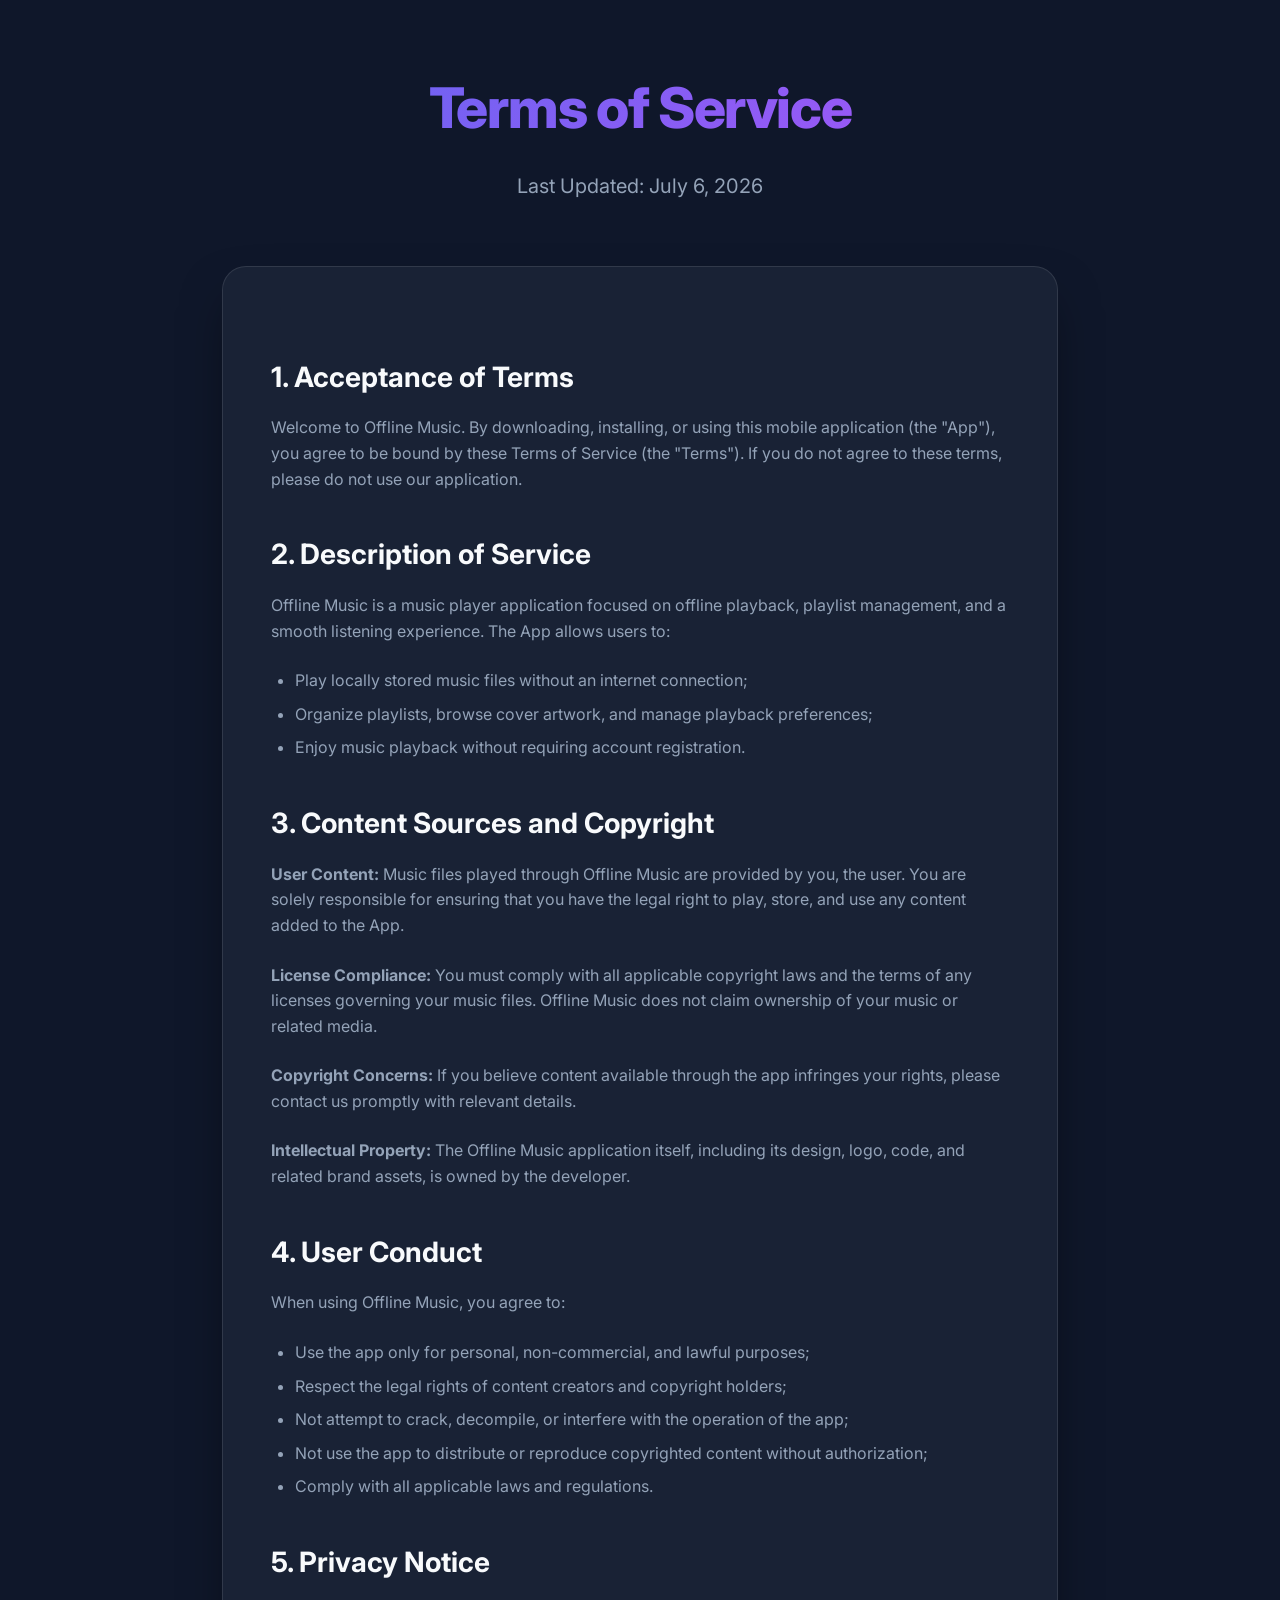
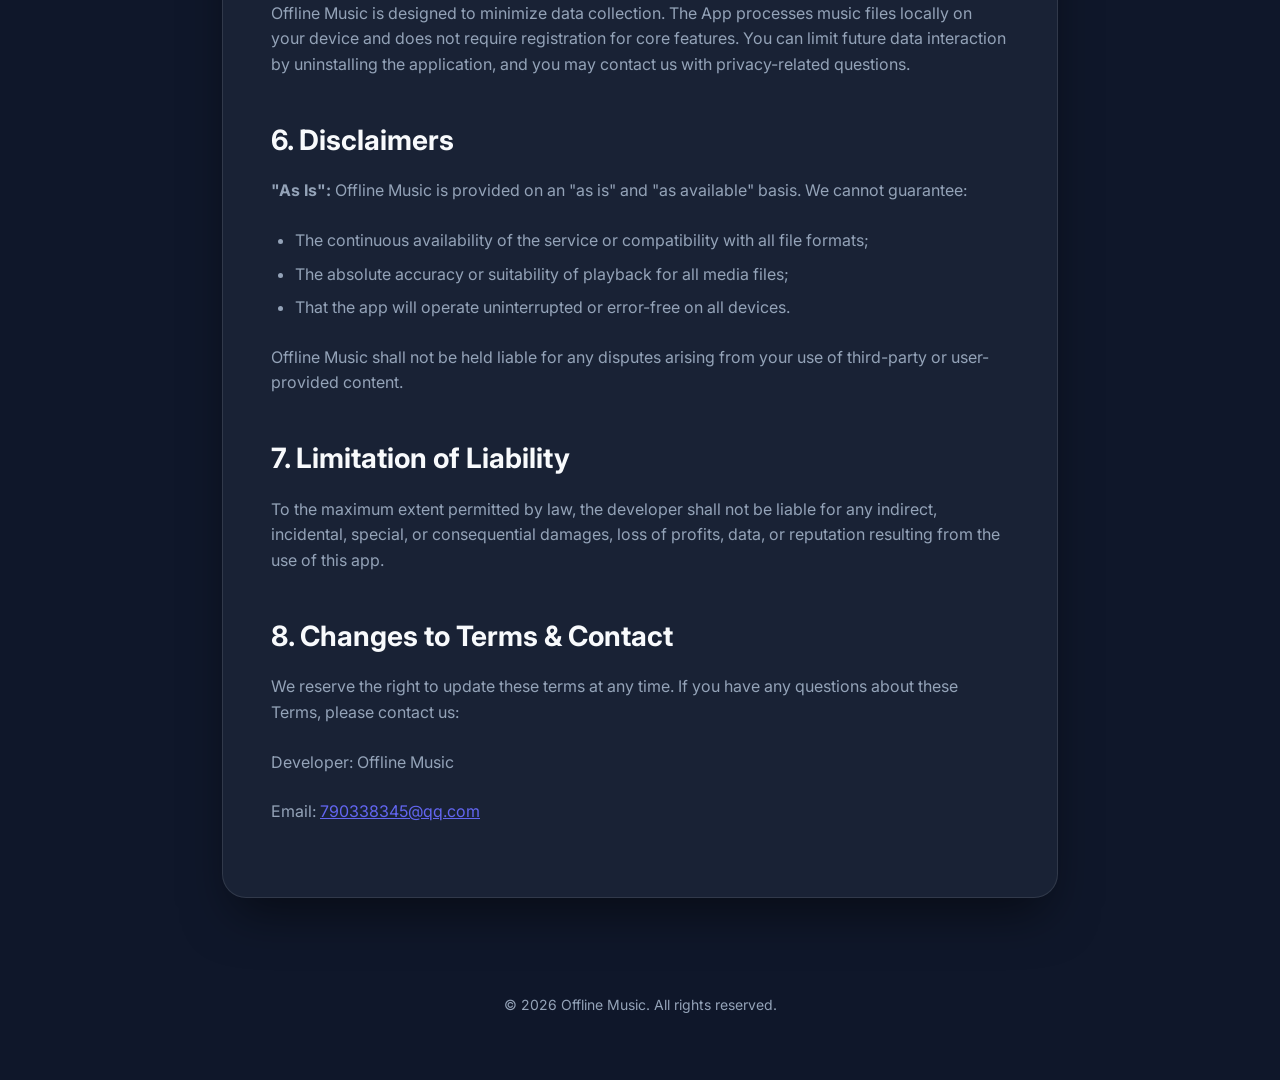
==== commit 9361ceba: "Replace bundled home page with Terms of Service page. Adopt a clean standalone layout similar to Min" ====
--- a/index.html
+++ b/index.html
@@ -1,15 +1,108 @@
-<!DOCTYPE html> <html lang><!--
- Page saved with SingleFile 
- url: http://localhost:8080/home 
- saved date: Mon Jul 06 2026 13:57:09 GMT+0800 (中国标准时间)
---><meta charset=utf-8>
-<meta http-equiv=X-UA-Compatible content="IE=edge">
-<meta name=viewport content="width=device-width,initial-scale=1.0">
-<title>搜礼快</title>
-<style>.page_box .login_box .input_box .code_input[data-v-aeba673c] input::-webkit-credentials-auto-fill-button,.page_box .login_box .input_box .code_input[data-v-aeba673c] input::-webkit-contacts-auto-fill-button{visibility:hidden;display:none!important;pointer-events:none;position:absolute;right:0;width:0;height:0;margin:0}</style><style>.bind_page_box .login_box .code_input[data-v-4ef4317e] input::-webkit-credentials-auto-fill-button,.bind_page_box .login_box .code_input[data-v-4ef4317e] input::-webkit-contacts-auto-fill-button{visibility:hidden;display:none!important;pointer-events:none;position:absolute;right:0;width:0;height:0;margin:0}</style><style>body{background:#ffffff}#app{-webkit-font-smoothing:antialiased;-moz-osx-font-smoothing:grayscale;text-align:center;color:#2c3e50}img{-webkit-user-drag:none}</style><style>.beauty_circle_btn{height:32px!important;padding:8px!important;border:none!important;--el-border-radius-base:20px!important;--el-button-bg-color:var(--fr-colorPrimary-normal-bg)!important;--el-button-text-color:var(--fr-colorTextLightSolidPrimary-normal-text)!important;--el-button-hover-text-color:var(--fr-colorTextLightSolidPrimary-hover-text)!important;--el-button-font-weight:var(--fr-fontWeightThin_500)!important;--el-button-border-color:var(--fr-colorPrimary-normal-bg)!important;--el-button-hover-border-color:var(--fr-colorPrimaryHover-hover-bg)!important;--el-button-active-border-color:none!important;--el-button-hover-bg-color:var(--fr-colorPrimaryHover-hover-bg)!important;--el-button-disabled-bg-color:var(--fr-colorBgContainerDisabled-disabled-bg)!important}</style><style>.plan_tabs .el-tabs__nav-wrap::after{height:0!important}.template_tabs .el-tabs__nav-wrap::after{height:1px!important;background:var(--fr-colorBorderSecondary)}.goods_tabs .el-tabs__nav-wrap::after{height:0!important}.goods_plan_tabs .el-tabs__nav-wrap::after{height:0!important}.goods_plan_tabs .el-tabs__item:hover,.goods_plan_tabs .el-tabs__item:active{color:var(--fr-colorTextSecondary)!important}.home_tabs .el-tabs__nav-wrap::after{height:0!important}</style><style>.points_tip_popover .el-popper__arrow::before{border:0px!important}</style><style>.no_border_no_bg_input:hover{--el-input-bg-color:#E5E6EB!important}</style><style>.el-menu{--el-menu-base-level-padding:8px!important}.el-menu .el-menu-item{--el-menu-item-height:36px!important;margin-bottom:2px!important;font-size:14px!important;color:#1F2227!important;font-weight:400!important}.el-menu .el-menu-item:hover{background-color:#EBECEF}.el-menu .is-active{background:#E5E6EB!important}</style><style>.custom_cascader .el-input:focus-within .el-input__suffix{opacity:1;pointer-events:auto}.custom-cascader-popper .el-cascader-menu .el-cascader-menu__wrap .el-cascader-menu__list .el-cascader-node:hover{background:var(--fr-hover-bg-color)!important}.custom-cascader-popper .el-cascader-menu .el-cascader-menu__wrap .el-cascader-menu__list .el-cascader-node:focus{background:var(--fr-theme-color1)!important}</style><style>.goods_upload_card .el-upload--picture-card:hover,.goods_upload_card .el-upload--picture-card:focus{border-color:var(--fr-colorPrimary)!important}</style><style>.goods_table_list .el-checkbox__inner::before{content:none!important}.goods_table_list .el-checkbox__inner::after{content:none!important}.goods_table_list .el-checkbox__inner:hover{border:none!important;background-image:url([data-uri])!important}.goods_table_list .el-checkbox__input.is-checked .el-checkbox__inner::before{content:none!important}.goods_table_list .el-checkbox__input.is-checked .el-checkbox__inner::after{content:none!important}.goods_table_list .el-checkbox__input.is-indeterminate .el-checkbox__inner::before{content:none!important}.goods_table_list .el-checkbox__input.is-indeterminate .el-checkbox__inner::after{content:none!important}</style><style>.custom_select .el-select__wrapper:hover{border-color:var(--fr-theme-color6)!important}.custom_select .el-popper__arrow::before{color:var(--fr-colorText)}.custom_select_popper .el-popper__arrow::before{display:none!important}</style><style>:root{--el-color-white:#ffffff;--el-color-black:#000000;--el-color-primary-rgb:64,158,255;--el-color-success-rgb:103,194,58;--el-color-warning-rgb:230,162,60;--el-color-danger-rgb:245,108,108;--el-color-error-rgb:245,108,108;--el-color-info-rgb:144,147,153;--el-font-size-extra-large:20px;--el-font-size-large:18px;--el-font-size-medium:16px;--el-font-size-base:14px;--el-font-size-small:13px;--el-font-size-extra-small:12px;--el-font-family:"Helvetica Neue",Helvetica,"PingFang SC","Hiragino Sans GB","Microsoft YaHei","微软雅黑",Arial,sans-serif;--el-font-weight-primary:500;--el-font-line-height-primary:24px;--el-index-normal:1;--el-index-top:1000;--el-index-popper:2000;--el-border-radius-base:4px;--el-border-radius-small:2px;--el-border-radius-round:20px;--el-border-radius-circle:100%;--el-transition-duration:0.3s;--el-transition-duration-fast:0.2s;--el-transition-function-ease-in-out-bezier:cubic-bezier(0.645,0.045,0.355,1);--el-transition-function-fast-bezier:cubic-bezier(0.23,1,0.32,1);--el-transition-all:all var(--el-transition-duration) var(--el-transition-function-ease-in-out-bezier);--el-transition-fade:opacity var(--el-transition-duration) var(--el-transition-function-fast-bezier);--el-transition-md-fade:transform var(--el-transition-duration) var(--el-transition-function-fast-bezier),opacity var(--el-transition-duration) var(--el-transition-function-fast-bezier);--el-transition-fade-linear:opacity var(--el-transition-duration-fast) linear;--el-transition-border:border-color var(--el-transition-duration-fast) var(--el-transition-function-ease-in-out-bezier);--el-transition-box-shadow:box-shadow var(--el-transition-duration-fast) var(--el-transition-function-ease-in-out-bezier);--el-transition-color:color var(--el-transition-duration-fast) var(--el-transition-function-ease-in-out-bezier);--el-component-size-large:40px;--el-component-size:32px;--el-component-size-small:24px}:root{color-scheme:light;--el-color-primary:#409eff;--el-color-primary-light-3:rgb(121,187,255);--el-color-primary-light-5:rgb(160,207,255);--el-color-primary-light-7:rgb(198,226,255);--el-color-primary-light-8:rgb(217,236,255);--el-color-primary-light-9:rgb(236,245,255);--el-color-primary-dark-2:rgb(51,126,204);--el-color-success:#67c23a;--el-color-success-light-3:rgb(149,212,117);--el-color-success-light-5:rgb(179,225,157);--el-color-success-light-7:rgb(209,237,196);--el-color-success-light-8:rgb(225,243,216);--el-color-success-light-9:rgb(240,249,235);--el-color-success-dark-2:rgb(82,155,46);--el-color-warning:#e6a23c;--el-color-warning-light-3:rgb(238,190,119);--el-color-warning-light-5:rgb(243,209,158);--el-color-warning-light-7:rgb(248,227,197);--el-color-warning-light-8:rgb(250,236,216);--el-color-warning-light-9:rgb(253,246,236);--el-color-warning-dark-2:rgb(184,130,48);--el-color-danger:#f56c6c;--el-color-danger-light-3:rgb(248,152,152);--el-color-danger-light-5:rgb(250,182,182);--el-color-danger-light-7:rgb(252,211,211);--el-color-danger-light-8:rgb(253,226,226);--el-color-danger-light-9:rgb(254,240,240);--el-color-danger-dark-2:rgb(196,86,86);--el-color-error:#f56c6c;--el-color-error-light-3:rgb(248,152,152);--el-color-error-light-5:rgb(250,182,182);--el-color-error-light-7:rgb(252,211,211);--el-color-error-light-8:rgb(253,226,226);--el-color-error-light-9:rgb(254,240,240);--el-color-error-dark-2:rgb(196,86,86);--el-color-info:#909399;--el-color-info-light-3:rgb(177,179,184);--el-color-info-light-5:rgb(200,201,204);--el-color-info-light-7:rgb(222,223,224);--el-color-info-light-8:rgb(233,233,235);--el-color-info-light-9:rgb(244,244,245);--el-color-info-dark-2:rgb(115,118,122);--el-bg-color:#ffffff;--el-bg-color-page:#f2f3f5;--el-bg-color-overlay:#ffffff;--el-text-color-primary:#303133;--el-text-color-regular:#606266;--el-text-color-secondary:#909399;--el-text-color-placeholder:#a8abb2;--el-text-color-disabled:#c0c4cc;--el-border-color:#dcdfe6;--el-border-color-light:#e4e7ed;--el-border-color-lighter:#ebeef5;--el-border-color-extra-light:#f2f6fc;--el-border-color-dark:#d4d7de;--el-border-color-darker:#cdd0d6;--el-fill-color:#f0f2f5;--el-fill-color-light:#f5f7fa;--el-fill-color-lighter:#fafafa;--el-fill-color-extra-light:#fafcff;--el-fill-color-dark:#ebedf0;--el-fill-color-darker:#e6e8eb;--el-fill-color-blank:#ffffff;--el-box-shadow:0px 12px 32px 4px rgba(0,0,0,0.04),0px 8px 20px rgba(0,0,0,0.08);--el-box-shadow-light:0px 0px 12px rgba(0,0,0,0.12);--el-box-shadow-lighter:0px 0px 6px rgba(0,0,0,0.12);--el-box-shadow-dark:0px 16px 48px 16px rgba(0,0,0,0.08),0px 12px 32px rgba(0,0,0,0.12),0px 8px 16px -8px rgba(0,0,0,0.16);--el-disabled-bg-color:var(--el-fill-color-light);--el-disabled-text-color:var(--el-text-color-placeholder);--el-disabled-border-color:var(--el-border-color-light);--el-overlay-color:rgba(0,0,0,0.8);--el-overlay-color-light:rgba(0,0,0,0.7);--el-overlay-color-lighter:rgba(0,0,0,0.5);--el-mask-color:rgba(255,255,255,0.9);--el-mask-color-extra-light:rgba(255,255,255,0.3);--el-border-width:1px;--el-border-style:solid;--el-border-color-hover:var(--el-text-color-disabled);--el-border:var(--el-border-width) var(--el-border-style) var(--el-border-color);--el-svg-monochrome-grey:var(--el-border-color)}@keyframes rotating{0%{transform:rotateZ(0deg)}100%{transform:rotateZ(360deg)}}.el-autocomplete__popper.el-popper .el-popper__arrow::before{border:1px solid var(--el-border-color-light)}.el-autocomplete__popper.el-popper[data-popper-placement^=top] .el-popper__arrow::before{border-top-color:transparent;border-left-color:transparent}.el-autocomplete__popper.el-popper[data-popper-placement^=bottom] .el-popper__arrow::before{border-bottom-color:transparent;border-right-color:transparent}.el-autocomplete__popper.el-popper[data-popper-placement^=left] .el-popper__arrow::before{border-left-color:transparent;border-bottom-color:transparent}.el-autocomplete__popper.el-popper[data-popper-placement^=right] .el-popper__arrow::before{border-right-color:transparent;border-top-color:transparent}.el-autocomplete-suggestion li:hover{background-color:var(--el-fill-color-light)}.el-autocomplete-suggestion.is-loading li::after{display:inline-block;content:"";height:100%;vertical-align:middle}.el-autocomplete-suggestion.is-loading li:hover{background-color:var(--el-bg-color-overlay)}.el-backtop:hover{background-color:var(--el-backtop-hover-bg-color)}.el-breadcrumb::before,.el-breadcrumb::after{display:table;content:""}.el-breadcrumb::after{clear:both}.el-breadcrumb__inner.is-link:hover,.el-breadcrumb__inner a:hover{color:var(--el-color-primary);cursor:pointer}.el-breadcrumb__item:last-child .el-breadcrumb__inner:hover,.el-breadcrumb__item:last-child .el-breadcrumb__inner a:hover{font-weight:normal;color:var(--el-text-color-regular);cursor:text}.el-button-group::before,.el-button-group::after{display:table;content:""}.el-button-group::after{clear:both}.el-button-group>.el-button:hover,.el-button-group>.el-button:focus,.el-button-group>.el-button:active{z-index:1}.el-button{--el-button-font-weight:var(--el-font-weight-primary);--el-button-border-color:var(--el-border-color);--el-button-bg-color:var(--el-fill-color-blank);--el-button-text-color:var(--el-text-color-regular);--el-button-disabled-text-color:var(--el-disabled-text-color);--el-button-disabled-bg-color:var(--el-fill-color-blank);--el-button-disabled-border-color:var(--el-border-color-light);--el-button-divide-border-color:rgba(255,255,255,0.5);--el-button-hover-text-color:var(--el-color-primary);--el-button-hover-bg-color:var(--el-color-primary-light-9);--el-button-hover-border-color:var(--el-color-primary-light-7);--el-button-active-text-color:var(--el-button-hover-text-color);--el-button-active-border-color:var(--el-color-primary);--el-button-active-bg-color:var(--el-button-hover-bg-color);--el-button-outline-color:var(--el-color-primary-light-5);--el-button-hover-link-text-color:var(--el-text-color-secondary);--el-button-active-color:var(--el-text-color-primary)}.el-button{display:inline-flex;justify-content:center;align-items:center;line-height:1;white-space:nowrap;text-align:center;box-sizing:border-box;outline:none;transition:0.1s;font-weight:var(--el-button-font-weight);-webkit-user-select:none;-moz-user-select:none;user-select:none;vertical-align:middle;-webkit-appearance:none}.el-button:hover{color:var(--el-button-hover-text-color);border-color:var(--el-button-hover-border-color);background-color:var(--el-button-hover-bg-color);outline:none}.el-button:active{color:var(--el-button-active-text-color);border-color:var(--el-button-active-border-color);background-color:var(--el-button-active-bg-color);outline:none}.el-button:focus-visible{outline:2px solid var(--el-button-outline-color);outline-offset:1px;transition:outline-offset 0s,outline 0s}.el-button>span{display:inline-flex;align-items:center}.el-button{font-size:var(--el-font-size-base);border-radius:var(--el-border-radius-base)}.el-button::-moz-focus-inner{border:0}.el-button.is-disabled,.el-button.is-disabled:hover{color:var(--el-button-disabled-text-color);cursor:not-allowed;background-image:none;background-color:var(--el-button-disabled-bg-color);border-color:var(--el-button-disabled-border-color)}.el-button.is-loading:before{z-index:1;pointer-events:none;content:"";position:absolute;left:-1px;top:-1px;right:-1px;bottom:-1px;border-radius:inherit;background-color:var(--el-mask-color-extra-light)}.el-button.is-text:not(.is-disabled):hover{background-color:var(--el-fill-color-light)}.el-button.is-text:not(.is-disabled):focus-visible{outline:2px solid var(--el-button-outline-color);outline-offset:1px;transition:outline-offset 0s,outline 0s}.el-button.is-text:not(.is-disabled):active{background-color:var(--el-fill-color)}.el-button.is-text:not(.is-disabled).is-has-bg:hover{background-color:var(--el-fill-color)}.el-button.is-text:not(.is-disabled).is-has-bg:active{background-color:var(--el-fill-color-dark)}.el-button.is-link:hover{color:var(--el-button-hover-link-text-color)}.el-button.is-link:not(.is-disabled):hover{border-color:transparent;background-color:transparent}.el-button.is-link:not(.is-disabled):active{color:var(--el-button-active-color);border-color:transparent;background-color:transparent}.el-button--text:not(.is-disabled):hover{color:var(--el-color-primary-light-3);border-color:transparent;background-color:transparent}.el-button--text:not(.is-disabled):active{color:var(--el-color-primary-dark-2);border-color:transparent;background-color:transparent}.el-button--primary.is-plain.is-disabled:hover,.el-button--primary.is-plain.is-disabled:focus,.el-button--primary.is-plain.is-disabled:active,.el-button--primary.is-text.is-disabled:hover,.el-button--primary.is-text.is-disabled:focus,.el-button--primary.is-text.is-disabled:active,.el-button--primary.is-link.is-disabled:hover,.el-button--primary.is-link.is-disabled:focus,.el-button--primary.is-link.is-disabled:active{color:var(--el-color-primary-light-5);background-color:var(--el-color-primary-light-9);border-color:var(--el-color-primary-light-8)}.el-button--success.is-plain.is-disabled:hover,.el-button--success.is-plain.is-disabled:focus,.el-button--success.is-plain.is-disabled:active,.el-button--success.is-text.is-disabled:hover,.el-button--success.is-text.is-disabled:focus,.el-button--success.is-text.is-disabled:active,.el-button--success.is-link.is-disabled:hover,.el-button--success.is-link.is-disabled:focus,.el-button--success.is-link.is-disabled:active{color:var(--el-color-success-light-5);background-color:var(--el-color-success-light-9);border-color:var(--el-color-success-light-8)}.el-button--warning.is-plain.is-disabled:hover,.el-button--warning.is-plain.is-disabled:focus,.el-button--warning.is-plain.is-disabled:active,.el-button--warning.is-text.is-disabled:hover,.el-button--warning.is-text.is-disabled:focus,.el-button--warning.is-text.is-disabled:active,.el-button--warning.is-link.is-disabled:hover,.el-button--warning.is-link.is-disabled:focus,.el-button--warning.is-link.is-disabled:active{color:var(--el-color-warning-light-5);background-color:var(--el-color-warning-light-9);border-color:var(--el-color-warning-light-8)}.el-button--danger.is-plain.is-disabled:hover,.el-button--danger.is-plain.is-disabled:focus,.el-button--danger.is-plain.is-disabled:active,.el-button--danger.is-text.is-disabled:hover,.el-button--danger.is-text.is-disabled:focus,.el-button--danger.is-text.is-disabled:active,.el-button--danger.is-link.is-disabled:hover,.el-button--danger.is-link.is-disabled:focus,.el-button--danger.is-link.is-disabled:active{color:var(--el-color-danger-light-5);background-color:var(--el-color-danger-light-9);border-color:var(--el-color-danger-light-8)}.el-button--info.is-plain.is-disabled:hover,.el-button--info.is-plain.is-disabled:focus,.el-button--info.is-plain.is-disabled:active,.el-button--info.is-text.is-disabled:hover,.el-button--info.is-text.is-disabled:focus,.el-button--info.is-text.is-disabled:active,.el-button--info.is-link.is-disabled:hover,.el-button--info.is-link.is-disabled:focus,.el-button--info.is-link.is-disabled:active{color:var(--el-color-info-light-5);background-color:var(--el-color-info-light-9);border-color:var(--el-color-info-light-8)}.el-calendar-table .el-calendar-day:hover{cursor:pointer;background-color:var(--el-calendar-selected-bg-color)}.el-card.is-hover-shadow:hover,.el-card.is-hover-shadow:focus{box-shadow:var(--el-box-shadow-light)}.el-carousel__item--card.is-in-stage:hover .el-carousel__mask{opacity:0.12}.el-carousel__arrow:hover{background-color:var(--el-carousel-arrow-hover-background)}.el-carousel__indicators--outside .el-carousel__indicator:hover button{opacity:0.64}.el-carousel__indicator:hover button{opacity:0.72}.el-cascader-node:not(.is-disabled):hover,.el-cascader-node:not(.is-disabled):focus{background:var(--el-cascader-node-background-hover)}.el-cascader:not(.is-disabled):hover .el-input__wrapper{cursor:pointer;box-shadow:0 0 0 1px var(--el-input-hover-border-color) inset}.el-cascader .el-input .icon-circle-close:hover{color:var(--el-input-clear-hover-color,var(--el-text-color-secondary))}.el-cascader__dropdown.el-popper .el-popper__arrow::before{border:var(--el-cascader-menu-border)}.el-cascader__dropdown.el-popper[data-popper-placement^=top] .el-popper__arrow::before{border-top-color:transparent;border-left-color:transparent}.el-cascader__dropdown.el-popper[data-popper-placement^=bottom] .el-popper__arrow::before{border-bottom-color:transparent;border-right-color:transparent}.el-cascader__dropdown.el-popper[data-popper-placement^=left] .el-popper__arrow::before{border-left-color:transparent;border-bottom-color:transparent}.el-cascader__dropdown.el-popper[data-popper-placement^=right] .el-popper__arrow::before{border-right-color:transparent;border-top-color:transparent}.el-cascader__tags .el-tag .el-icon-close:hover{background-color:var(--el-text-color-secondary)}.el-cascader__collapse-tags .el-tag .el-icon-close:hover{background-color:var(--el-text-color-secondary)}.el-cascader__suggestion-item:hover,.el-cascader__suggestion-item:focus{background:var(--el-cascader-node-background-hover)}.el-cascader__search-input::-moz-placeholder{color:transparent}.el-cascader__search-input::placeholder{color:transparent}.el-check-tag:hover{background-color:var(--el-color-info-light-7)}.el-check-tag.el-check-tag--primary.is-checked:hover{background-color:var(--el-color-primary-light-7)}.el-check-tag.el-check-tag--primary.is-checked.is-disabled:hover{background-color:var(--el-color-primary-light-8)}.el-check-tag.el-check-tag--primary.is-disabled:hover{background-color:var(--el-color-info-light-9)}.el-check-tag.el-check-tag--success.is-checked:hover{background-color:var(--el-color-success-light-7)}.el-check-tag.el-check-tag--success.is-checked.is-disabled:hover{background-color:var(--el-color-success-light-8)}.el-check-tag.el-check-tag--success.is-disabled:hover{background-color:var(--el-color-success-light-9)}.el-check-tag.el-check-tag--warning.is-checked:hover{background-color:var(--el-color-warning-light-7)}.el-check-tag.el-check-tag--warning.is-checked.is-disabled:hover{background-color:var(--el-color-warning-light-8)}.el-check-tag.el-check-tag--warning.is-disabled:hover{background-color:var(--el-color-warning-light-9)}.el-check-tag.el-check-tag--danger.is-checked:hover{background-color:var(--el-color-danger-light-7)}.el-check-tag.el-check-tag--danger.is-checked.is-disabled:hover{background-color:var(--el-color-danger-light-8)}.el-check-tag.el-check-tag--danger.is-disabled:hover{background-color:var(--el-color-danger-light-9)}.el-check-tag.el-check-tag--error.is-checked:hover{background-color:var(--el-color-error-light-7)}.el-check-tag.el-check-tag--error.is-checked.is-disabled:hover{background-color:var(--el-color-error-light-8)}.el-check-tag.el-check-tag--error.is-disabled:hover{background-color:var(--el-color-error-light-9)}.el-check-tag.el-check-tag--info.is-checked:hover{background-color:var(--el-color-info-light-7)}.el-check-tag.el-check-tag--info.is-checked.is-disabled:hover{background-color:var(--el-color-info-light-8)}.el-check-tag.el-check-tag--info.is-disabled:hover{background-color:var(--el-color-info-light-9)}.el-checkbox-button__inner:hover{color:var(--el-color-primary)}.el-checkbox.is-bordered.el-checkbox--small .el-checkbox__inner::after{height:6px;width:2px}.el-checkbox input:focus-visible+.el-checkbox__inner{outline:2px solid var(--el-checkbox-input-border-color-hover);outline-offset:1px;border-radius:var(--el-checkbox-border-radius)}.el-checkbox__input.is-disabled .el-checkbox__inner::after{cursor:not-allowed;border-color:var(--el-checkbox-disabled-icon-color)}.el-checkbox__input.is-disabled.is-checked .el-checkbox__inner::after{border-color:var(--el-checkbox-disabled-checked-icon-color)}.el-checkbox__input.is-disabled.is-indeterminate .el-checkbox__inner::before{background-color:var(--el-checkbox-disabled-checked-icon-color);border-color:var(--el-checkbox-disabled-checked-icon-color)}.el-checkbox__input.is-checked .el-checkbox__inner::after{transform:translate(-45%,-60%) rotate(45deg) scaleY(1);border-color:var(--el-checkbox-checked-icon-color)}.el-checkbox__input.is-focus:not(.is-checked) .el-checkbox__original:not(:focus-visible){border-color:var(--el-checkbox-input-border-color-hover)}.el-checkbox__input.is-indeterminate .el-checkbox__inner::before{content:"";position:absolute;display:block;background-color:var(--el-checkbox-checked-icon-color);height:2px;transform:scale(0.5);left:0;right:0;top:5px}.el-checkbox__input.is-indeterminate .el-checkbox__inner::after{display:none}.el-checkbox__inner:hover{border-color:var(--el-checkbox-input-border-color-hover)}.el-checkbox__inner::after{box-sizing:content-box;content:"";border:1px solid transparent;border-left:0;border-top:0;height:7px;left:50%;position:absolute;top:50%;transform:translate(-45%,-60%) rotate(45deg) scaleY(0);width:3px;transition:transform 0.15s ease-in 0.05s;transform-origin:center}.el-checkbox.el-checkbox--small .el-checkbox__input.is-indeterminate .el-checkbox__inner::before{top:4px}.el-checkbox.el-checkbox--small .el-checkbox__inner::after{width:2px;height:6px}.el-collapse-item__header.focusing:focus:not(:hover){color:var(--el-color-primary)}.el-color-hue-slider__thumb:focus-visible{outline:2px solid var(--el-color-primary);outline-offset:1px}.el-color-alpha-slider__thumb:focus-visible{outline:2px solid var(--el-color-primary);outline-offset:1px}.el-color-picker:hover:not(.is-disabled,.is-focused) .el-color-picker__trigger{border-color:var(--el-border-color-hover)}.el-color-picker:focus-visible:not(.is-disabled) .el-color-picker__trigger{outline:2px solid var(--el-color-primary);outline-offset:1px}.el-date-table.is-week-mode .el-date-table__row:hover .el-date-table-cell{background-color:var(--el-datepicker-inrange-bg-color)}.el-date-table.is-week-mode .el-date-table__row:hover td.available:hover{color:var(--el-datepicker-text-color)}.el-date-table.is-week-mode .el-date-table__row:hover td:first-child .el-date-table-cell{margin-left:5px;border-top-left-radius:15px;border-bottom-left-radius:15px}.el-date-table.is-week-mode .el-date-table__row:hover td:last-child .el-date-table-cell{margin-right:5px;border-top-right-radius:15px;border-bottom-right-radius:15px}.el-date-table td.available:hover{color:var(--el-datepicker-hover-text-color)}.el-date-table td.in-range .el-date-table-cell:hover{background-color:var(--el-datepicker-inrange-hover-bg-color)}.el-date-table td.current:not(.disabled):focus-visible .el-date-table-cell__text{outline:2px solid var(--el-datepicker-active-color);outline-offset:1px}.el-date-table td:focus{outline:none}.el-month-table td.disabled .el-date-table-cell__text:hover{color:var(--el-text-color-placeholder)}.el-month-table td .el-date-table-cell__text:hover{color:var(--el-datepicker-hover-text-color)}.el-month-table td.in-range .el-date-table-cell:hover{background-color:var(--el-datepicker-inrange-hover-bg-color)}.el-month-table td:focus-visible{outline:none}.el-month-table td:focus-visible .el-date-table-cell__text{outline:2px solid var(--el-datepicker-active-color);outline-offset:1px}.el-year-table td.disabled .el-date-table-cell__text:hover{color:var(--el-text-color-placeholder)}.el-year-table td .el-date-table-cell__text:hover{color:var(--el-datepicker-hover-text-color)}.el-year-table td.in-range .el-date-table-cell:hover{background-color:var(--el-datepicker-inrange-hover-bg-color)}.el-year-table td:focus-visible{outline:none}.el-year-table td:focus-visible .el-date-table-cell__text{outline:2px solid var(--el-datepicker-active-color);outline-offset:1px}.el-time-spinner__wrapper.is-arrow .el-time-spinner__item:hover:not(.is-disabled):not(.is-active){background:var(--el-fill-color-light);cursor:default}.el-time-spinner__arrow:hover{color:var(--el-color-primary)}.el-time-spinner__list::after,.el-time-spinner__list::before{content:"";display:block;width:100%;height:80px}.el-time-spinner__item:hover:not(.is-disabled):not(.is-active){background:var(--el-fill-color-light);cursor:pointer}.el-picker__popper.el-popper .el-popper__arrow::before{border:1px solid var(--el-datepicker-border-color)}.el-picker__popper.el-popper[data-popper-placement^=top] .el-popper__arrow::before{border-top-color:transparent;border-left-color:transparent}.el-picker__popper.el-popper[data-popper-placement^=bottom] .el-popper__arrow::before{border-bottom-color:transparent;border-right-color:transparent}.el-picker__popper.el-popper[data-popper-placement^=left] .el-popper__arrow::before{border-left-color:transparent;border-bottom-color:transparent}.el-picker__popper.el-popper[data-popper-placement^=right] .el-popper__arrow::before{border-right-color:transparent;border-top-color:transparent}.el-date-editor.el-input__wrapper:hover{box-shadow:0 0 0 1px var(--el-input-hover-border-color) inset}.el-date-editor .clear-icon:hover{color:var(--el-input-clear-hover-color)}.el-date-editor .el-range-input::-moz-placeholder{color:var(--el-text-color-placeholder)}.el-date-editor .el-range-input::placeholder{color:var(--el-text-color-placeholder)}.el-date-editor .el-range__close-icon:hover{color:var(--el-input-clear-hover-color)}.el-range-editor.is-active:hover{box-shadow:0 0 0 1px var(--el-input-focus-border-color) inset}.el-range-editor.is-disabled:hover,.el-range-editor.is-disabled:focus{border-color:var(--el-disabled-border-color)}.el-range-editor.is-disabled input::-moz-placeholder{color:var(--el-text-color-placeholder)}.el-range-editor.is-disabled input::placeholder{color:var(--el-text-color-placeholder)}.el-picker-panel__body::after,.el-picker-panel__body-wrapper::after{content:"";display:table;clear:both}.el-picker-panel__shortcut:hover{color:var(--el-datepicker-hover-text-color)}.el-picker-panel__icon-btn:hover{color:var(--el-datepicker-hover-text-color)}.el-picker-panel__icon-btn:focus-visible{color:var(--el-datepicker-hover-text-color)}.el-picker-panel__icon-btn.is-disabled:hover{cursor:not-allowed}.el-picker-panel.is-disabled .el-picker-panel__prev-btn:hover{cursor:not-allowed}.el-picker-panel.is-disabled .el-picker-panel__next-btn:hover{cursor:not-allowed}.el-picker-panel.is-disabled .el-picker-panel__icon-btn:hover{cursor:not-allowed}.el-picker-panel.is-disabled .el-picker-panel__shortcut:hover{cursor:not-allowed}.el-date-picker__header-label:hover{color:var(--el-datepicker-hover-text-color)}.el-date-picker__header-label:focus-visible{outline:none;color:var(--el-datepicker-hover-text-color)}.el-date-picker.is-disabled .el-date-picker__header-label:hover{cursor:not-allowed}.el-date-range-picker__header-label:hover{color:var(--el-datepicker-hover-text-color)}.el-date-range-picker__header-label:focus-visible{outline:none;color:var(--el-datepicker-hover-text-color)}.el-date-range-picker.is-disabled .el-date-range-picker__header-label:hover{cursor:not-allowed}.el-time-panel__content::after,.el-time-panel__content::before{content:"";top:50%;position:absolute;margin-top:-16px;height:32px;z-index:-1;left:0;right:0;box-sizing:border-box;padding-top:6px;text-align:left}.el-time-panel__content::after{left:50%;margin-left:12%;margin-right:12%}.el-time-panel__content::before{padding-left:50%;margin-right:12%;margin-left:12%;border-top:1px solid var(--el-border-color-light);border-bottom:1px solid var(--el-border-color-light)}.el-time-panel__content.has-seconds::after{left:66.6666666667%}.el-time-panel__content.has-seconds::before{padding-left:33.3333333333%}:root{--el-popup-modal-bg-color:var(--el-color-black);--el-popup-modal-opacity:0.5}@keyframes v-modal-in{0%{opacity:0}}@keyframes v-modal-out{100%{opacity:0}}.el-dialog:focus{outline:none!important}.el-dialog__headerbtn:focus .el-dialog__close,.el-dialog__headerbtn:hover .el-dialog__close{color:var(--el-color-primary)}@keyframes dialog-fade-in{0%{transform:translate3d(0,-20px,0);opacity:0}100%{transform:translate3d(0,0,0);opacity:1}}@keyframes dialog-fade-out{0%{transform:translate3d(0,0,0);opacity:1}100%{transform:translate3d(0,-20px,0);opacity:0}}@keyframes modal-fade-in{0%{opacity:0}100%{opacity:1}}@keyframes modal-fade-out{0%{opacity:1}100%{opacity:0}}.el-drawer__sr-focus:focus{outline:none!important}.el-drawer__close-btn:focus i,.el-drawer__close-btn:hover i{color:var(--el-color-primary)}.el-drawer__dragger::before{content:"";position:absolute;background-color:transparent;transition:all 0.2s}.el-drawer__dragger:hover::before{background-color:var(--el-color-primary)}.el-drawer.ltr>.el-drawer__dragger::before,.el-drawer.rtl>.el-drawer__dragger::before{top:0;bottom:0;width:3px}.el-drawer.ttb>.el-drawer__dragger::before,.el-drawer.btt>.el-drawer__dragger::before{left:0;right:0;height:3px}.el-drawer.ltr>.el-drawer__dragger::before{right:-2px}.el-drawer.rtl>.el-drawer__dragger::before{left:-2px}.el-drawer.ttb>.el-drawer__dragger::before{bottom:-2px}.el-drawer.btt>.el-drawer__dragger::before{top:-2px}.el-dropdown__popper.el-popper .el-popper__arrow::before{border:1px solid var(--el-border-color-light)}.el-dropdown__popper.el-popper[data-popper-placement^=top] .el-popper__arrow::before{border-top-color:transparent;border-left-color:transparent}.el-dropdown__popper.el-popper[data-popper-placement^=bottom] .el-popper__arrow::before{border-bottom-color:transparent;border-right-color:transparent}.el-dropdown__popper.el-popper[data-popper-placement^=left] .el-popper__arrow::before{border-left-color:transparent;border-bottom-color:transparent}.el-dropdown__popper.el-popper[data-popper-placement^=right] .el-popper__arrow::before{border-right-color:transparent;border-top-color:transparent}.el-dropdown .el-dropdown__caret-button::before{content:"";position:absolute;display:block;width:1px;top:-1px;bottom:-1px;left:0;background:var(--el-overlay-color-lighter)}.el-dropdown .el-dropdown__caret-button.el-button::before{background:var(--el-border-color);opacity:0.5}.el-dropdown-menu__item:not(.is-disabled):hover,.el-dropdown-menu__item:not(.is-disabled):focus{background-color:var(--el-dropdown-menuItem-hover-fill);color:var(--el-dropdown-menuItem-hover-color)}.el-form-item.is-required:not(.is-no-asterisk).asterisk-left>.el-form-item__label:before,.el-form-item.is-required:not(.is-no-asterisk).asterisk-left>.el-form-item__label-wrap>.el-form-item__label:before{content:"*";color:var(--el-color-danger);margin-right:4px}.el-form-item.is-required:not(.is-no-asterisk).asterisk-right>.el-form-item__label:after,.el-form-item.is-required:not(.is-no-asterisk).asterisk-right>.el-form-item__label-wrap>.el-form-item__label:after{content:"*";color:var(--el-color-danger);margin-left:4px}.el-form-item.is-error .el-form-item__content .el-input__wrapper:hover,.el-form-item.is-error .el-form-item__content .el-input__wrapper:focus,.el-form-item.is-error .el-form-item__content .el-textarea__inner:hover,.el-form-item.is-error .el-form-item__content .el-textarea__inner:focus,.el-form-item.is-error .el-form-item__content .el-select__wrapper:hover,.el-form-item.is-error .el-form-item__content .el-select__wrapper:focus,.el-form-item.is-error .el-form-item__content .el-input-tag__wrapper:hover,.el-form-item.is-error .el-form-item__content .el-input-tag__wrapper:focus{box-shadow:0 0 0 1px var(--el-color-danger) inset}.el-image-viewer__wrapper:focus{outline:none!important}@keyframes viewer-fade-in{0%{transform:translate3d(0,-20px,0);opacity:0}100%{transform:translate3d(0,0,0);opacity:1}}@keyframes viewer-fade-out{0%{transform:translate3d(0,0,0);opacity:1}100%{transform:translate3d(0,-20px,0);opacity:0}}.el-image__inner{width:100%;height:100%}.el-image{position:relative;display:inline-block;overflow:hidden}.el-image__inner{vertical-align:top;opacity:1}.el-textarea{--el-input-text-color:var(--el-text-color-regular);--el-input-border:var(--el-border);--el-input-hover-border:var(--el-border-color-hover);--el-input-focus-border:var(--el-color-primary);--el-input-transparent-border:0 0 0 1px transparent inset;--el-input-border-color:var(--el-border-color);--el-input-border-radius:var(--el-border-radius-base);--el-input-bg-color:var(--el-fill-color-blank);--el-input-icon-color:var(--el-text-color-placeholder);--el-input-placeholder-color:var(--el-text-color-placeholder);--el-input-hover-border-color:var(--el-border-color-hover);--el-input-clear-hover-color:var(--el-text-color-secondary);--el-input-focus-border-color:var(--el-color-primary);--el-input-width:100%}.el-textarea{position:relative;display:inline-block;width:100%;vertical-align:bottom;font-size:var(--el-font-size-base)}.el-textarea__inner{position:relative;display:block;line-height:1.5;box-sizing:border-box;width:100%;font-family:inherit;background-color:var(--el-input-bg-color,var(--el-fill-color-blank));background-image:none;-webkit-appearance:none;border-radius:var(--el-input-border-radius,var(--el-border-radius-base));transition:var(--el-transition-box-shadow);border:none}.el-textarea__inner::-moz-placeholder{color:var(--el-input-placeholder-color,var(--el-text-color-placeholder))}.el-textarea__inner::placeholder{color:var(--el-input-placeholder-color,var(--el-text-color-placeholder))}.el-textarea__inner:hover{box-shadow:0 0 0 1px var(--el-input-hover-border-color) inset}.el-textarea__inner:focus{outline:none;box-shadow:0 0 0 1px var(--el-input-focus-border-color) inset}.el-textarea.is-disabled .el-textarea__inner::-moz-placeholder{color:var(--el-text-color-placeholder)}.el-textarea.is-disabled .el-textarea__inner::placeholder{color:var(--el-text-color-placeholder)}.el-input::-webkit-scrollbar{z-index:11;width:6px}.el-input::-webkit-scrollbar:horizontal{height:6px}.el-input::-webkit-scrollbar-thumb{border-radius:5px;width:6px;background:var(--el-text-color-disabled)}.el-input::-webkit-scrollbar-corner{background:var(--el-fill-color-blank)}.el-input::-webkit-scrollbar-track{background:var(--el-fill-color-blank)}.el-input::-webkit-scrollbar-track-piece{background:var(--el-fill-color-blank);width:6px}.el-input .el-input__clear:hover,.el-input .el-input__password:hover{color:var(--el-input-clear-hover-color)}.el-input__wrapper:hover{box-shadow:0 0 0 1px var(--el-input-hover-border-color) inset}.el-input__inner:focus{outline:none}.el-input__inner::-moz-placeholder{color:var(--el-input-placeholder-color,var(--el-text-color-placeholder))}.el-input__inner::placeholder{color:var(--el-input-placeholder-color,var(--el-text-color-placeholder))}.el-input__inner[type=password]::-ms-reveal{display:none}.el-input.is-disabled .el-input__inner::-moz-placeholder{color:var(--el-text-color-placeholder)}.el-input.is-disabled .el-input__inner::placeholder{color:var(--el-text-color-placeholder)}.el-input-group__append:focus,.el-input-group__prepend:focus{outline:none}.el-input-group__append button.el-button:hover,.el-input-group__append div.el-select:hover .el-select__wrapper,.el-input-group__prepend button.el-button:hover,.el-input-group__prepend div.el-select:hover .el-select__wrapper{border-color:transparent;background-color:transparent;color:inherit}.el-input-number .el-input__inner::-webkit-inner-spin-button,.el-input-number .el-input__inner::-webkit-outer-spin-button{margin:0;-webkit-appearance:none}.el-input-number__increase:hover,.el-input-number__decrease:hover{color:var(--el-color-primary)}.el-input-number__increase:hover~.el-input:not(.is-disabled) .el-input__wrapper,.el-input-number__decrease:hover~.el-input:not(.is-disabled) .el-input__wrapper{box-shadow:0 0 0 1px var(--el-input-focus-border-color,var(--el-color-primary)) inset}.el-input-number.is-disabled .el-input-number__increase:hover,.el-input-number.is-disabled .el-input-number__decrease:hover{color:var(--el-disabled-border-color);cursor:not-allowed}.el-input-tag.is-disabled:hover{box-shadow:0 0 0 1px var(--el-input-tag-disabled-border) inset}.el-input-tag__input::-moz-placeholder{color:var(--el-input-tag-placeholder-color)}.el-input-tag__input::placeholder{color:var(--el-input-tag-placeholder-color)}.el-link.is-hover-underline:hover:after{content:"";position:absolute;left:0;right:0;height:0;bottom:0;border-bottom:1px solid var(--el-link-hover-text-color)}.el-link.is-underline:after{content:"";position:absolute;left:0;right:0;height:0;bottom:0;border-bottom:1px solid var(--el-link-text-color)}.el-link:hover{color:var(--el-link-hover-text-color)}.el-link:hover:after{border-color:var(--el-link-hover-text-color)}.el-link.is-disabled:after{border-color:var(--el-link-disabled-text-color)}:root{--el-loading-spinner-size:42px;--el-loading-fullscreen-spinner-size:50px}@keyframes loading-rotate{100%{transform:rotate(360deg)}}@keyframes loading-dash{0%{stroke-dasharray:1,200;stroke-dashoffset:0}50%{stroke-dasharray:90,150;stroke-dashoffset:-40px}100%{stroke-dasharray:90,150;stroke-dashoffset:-120px}}:root{--el-menu-active-color:var(--el-color-primary);--el-menu-text-color:var(--el-text-color-primary);--el-menu-hover-text-color:var(--el-color-primary);--el-menu-bg-color:var(--el-fill-color-blank);--el-menu-hover-bg-color:var(--el-color-primary-light-9);--el-menu-item-height:56px;--el-menu-sub-item-height:calc(var(--el-menu-item-height) - 6px);--el-menu-horizontal-height:60px;--el-menu-horizontal-sub-item-height:36px;--el-menu-item-font-size:var(--el-font-size-base);--el-menu-item-hover-fill:var(--el-color-primary-light-9);--el-menu-border-color:var(--el-border-color);--el-menu-base-level-padding:20px;--el-menu-level-padding:20px;--el-menu-icon-width:24px}.el-menu{list-style:none;position:relative;margin:0;padding-left:0;background-color:var(--el-menu-bg-color);box-sizing:border-box}.el-menu--vertical:not(.el-menu--collapse):not(.el-menu--popup-container) .el-menu-item{white-space:nowrap;padding-left:calc(var(--el-menu-base-level-padding) + var(--el-menu-level)*var(--el-menu-level-padding))}.el-menu--horizontal>.el-menu-item a:hover{color:inherit}.el-menu--horizontal>.el-sub-menu:focus,.el-menu--horizontal>.el-sub-menu:hover{outline:none}.el-menu--horizontal>.el-sub-menu:hover .el-sub-menu__title{color:var(--el-menu-hover-text-color)}.el-menu--horizontal>.el-sub-menu .el-sub-menu__title:hover{background-color:var(--el-menu-bg-color)}.el-menu--horizontal .el-menu .el-menu-item.is-active:hover,.el-menu--horizontal .el-menu .el-sub-menu.is-active>.el-sub-menu__title:hover{color:var(--el-menu-active-color)}.el-menu--horizontal .el-menu-item:not(.is-disabled):hover,.el-menu--horizontal .el-menu-item:not(.is-disabled):focus{outline:none;color:var(--el-menu-active-color,var(--el-menu-hover-text-color));background-color:var(--el-menu-hover-bg-color)}.el-menu-item{display:flex;align-items:center;height:var(--el-menu-item-height);line-height:var(--el-menu-item-height);padding:0 var(--el-menu-base-level-padding);list-style:none;cursor:pointer;position:relative;transition:border-color var(--el-transition-duration),background-color var(--el-transition-duration),color var(--el-transition-duration);box-sizing:border-box}.el-menu-item *{vertical-align:bottom}.el-menu-item:hover,.el-menu-item:focus{outline:none}.el-menu-item:hover{background-color:var(--el-menu-hover-bg-color)}.el-sub-menu__title:hover,.el-sub-menu__title:focus{outline:none}.el-sub-menu__title:hover{background-color:var(--el-menu-hover-bg-color)}.el-sub-menu__title:hover{background-color:var(--el-menu-hover-bg-color)}.el-message-box:focus{outline:none!important}.is-message-box .el-overlay-message-box::after{content:"";display:inline-block;height:100%;width:0;vertical-align:middle}.el-message-box__headerbtn:focus .el-message-box__close,.el-message-box__headerbtn:hover .el-message-box__close{color:var(--el-color-primary)}.el-message-box__input div.invalid>input:focus{border-color:var(--el-color-error)}@keyframes msgbox-fade-in{0%{transform:translate3d(0,-20px,0);opacity:0}100%{transform:translate3d(0,0,0);opacity:1}}.el-message__content:focus{outline-width:0}.el-message .el-message__closeBtn:focus{outline-width:0}.el-message .el-message__closeBtn:hover{color:var(--el-message-close-hover-color)}.el-notification .el-notification__closeBtn:hover{color:var(--el-notification-close-hover-color)}.el-pagination button:focus{outline:none}.el-pagination button:hover{color:var(--el-pagination-hover-color)}.el-pagination button:disabled{color:var(--el-pagination-button-disabled-color);background-color:var(--el-pagination-button-disabled-bg-color);cursor:not-allowed}.el-pagination button:focus-visible{outline:1px solid var(--el-pagination-hover-color);outline-offset:-1px}.el-pagination__editor .el-input__inner::-webkit-inner-spin-button,.el-pagination__editor .el-input__inner::-webkit-outer-spin-button{-webkit-appearance:none;margin:0}.el-pagination.is-background .btn-prev:disabled,.el-pagination.is-background .btn-next:disabled,.el-pagination.is-background .el-pager li:disabled{color:var(--el-text-color-placeholder);background-color:var(--el-disabled-bg-color)}.el-pagination.is-background .btn-prev:disabled.is-active,.el-pagination.is-background .btn-next:disabled.is-active,.el-pagination.is-background .el-pager li:disabled.is-active{color:var(--el-text-color-secondary);background-color:var(--el-fill-color-dark)}.el-pager li:focus{outline:none}.el-pager li:hover{color:var(--el-pagination-hover-color)}.el-pager li:disabled{color:var(--el-pagination-button-disabled-color);background-color:var(--el-pagination-button-disabled-bg-color);cursor:not-allowed}.el-pager li:focus-visible{outline:1px solid var(--el-pagination-hover-color);outline-offset:-1px}.el-popover__reference:focus:not(.focusing),.el-popover__reference:focus:hover{outline-width:0}.el-popover.el-popper:focus:active,.el-popover.el-popper:focus{outline-width:0}.el-progress-bar__inner::after{display:inline-block;content:"";height:100%;vertical-align:middle}@keyframes progress{0%{background-position:0 0}100%{background-position:32px 0}}@keyframes indeterminate{0%{left:-100%}100%{left:100%}}@keyframes striped-flow{0%{background-position:-100%}100%{background-position:100%}}.el-radio-button__inner:hover{color:var(--el-color-primary)}.el-radio-button.is-active .el-radio-button__original-radio:not(:disabled)+.el-radio-button__inner{color:var(--el-radio-button-checked-text-color,var(--el-color-white));background-color:var(--el-radio-button-checked-bg-color,var(--el-color-primary));border-color:var(--el-radio-button-checked-border-color,var(--el-color-primary));box-shadow:-1px 0 0 0 var(--el-radio-button-checked-border-color,var(--el-color-primary))}.el-radio-button__original-radio:focus-visible+.el-radio-button__inner{border-left:var(--el-border);border-left-color:var(--el-radio-button-checked-border-color,var(--el-color-primary));outline:2px solid var(--el-radio-button-checked-border-color);outline-offset:1px;z-index:2;border-radius:var(--el-border-radius-base);box-shadow:none}.el-radio-button__original-radio:disabled+.el-radio-button__inner{color:var(--el-disabled-text-color);cursor:not-allowed;background-image:none;background-color:var(--el-button-disabled-bg-color,var(--el-fill-color-blank));border-color:var(--el-button-disabled-border-color,var(--el-border-color-light));box-shadow:none}.el-radio-button__original-radio:disabled:checked+.el-radio-button__inner{background-color:var(--el-radio-button-disabled-checked-fill)}.el-radio__input.is-disabled .el-radio__inner::after{cursor:not-allowed;background-color:var(--el-disabled-bg-color)}.el-radio__input.is-disabled.is-checked .el-radio__inner::after{background-color:var(--el-text-color-placeholder)}.el-radio__input.is-checked .el-radio__inner::after{background-color:var(--el-color-white);transform:translate(-50%,-50%) scale(1)}.el-radio__inner:hover{border-color:var(--el-radio-input-border-color-hover)}.el-radio__inner::after{width:4px;height:4px;border-radius:var(--el-radio-input-border-radius);content:"";position:absolute;left:50%;top:50%;transform:translate(-50%,-50%) scale(0);transition:transform 0.15s ease-in}.el-radio__original:focus-visible+.el-radio__inner{outline:2px solid var(--el-radio-input-border-color-hover);outline-offset:1px;border-radius:var(--el-radio-input-border-radius)}.el-radio:focus:not(:focus-visible):not(.is-focus):not(:active):not(.is-disabled) .el-radio__inner{box-shadow:0 0 2px 2px var(--el-radio-input-border-color-hover)}.el-rate:focus,.el-rate:active{outline:none}.el-rate:focus-visible .el-rate__item .el-rate__icon.is-focus-visible{outline:2px solid var(--el-rate-outline-color);transition:outline-offset 0s,outline 0s}.el-scrollbar__wrap--hidden-default::-webkit-scrollbar{display:none}.el-scrollbar__thumb:hover{background-color:var(--el-scrollbar-hover-bg-color,var(--el-text-color-secondary));opacity:var(--el-scrollbar-hover-opacity,0.5)}.el-select-dropdown.is-multiple .el-select-dropdown__item.is-selected::after{content:"";position:absolute;top:50%;right:20px;border-top:none;border-right:none;background-repeat:no-repeat;background-position:center;background-color:var(--el-color-primary);-webkit-mask:url(data:image/svg+xml;utf8,%3Csvg\ class=%27icon%27\ width=%27200%27\ height=%27200%27\ viewBox=%270\ 0\ 1024\ 1024%27\ xmlns=%27http://www.w3.org/2000/svg%27%3E%3Cpath\ fill=%27currentColor%27\ d=%27M406.656\ 706.944L195.84\ 496.256a32\ 32\ 0\ 10-45.248\ 45.248l256\ 256\ 512-512a32\ 32\ 0\ 00-45.248-45.248L406.592\ 706.944z%27%3E%3C/path%3E%3C/svg%3E)no-repeat;mask:url(data:image/svg+xml;utf8,%3Csvg\ class=%27icon%27\ width=%27200%27\ height=%27200%27\ viewBox=%270\ 0\ 1024\ 1024%27\ xmlns=%27http://www.w3.org/2000/svg%27%3E%3Cpath\ fill=%27currentColor%27\ d=%27M406.656\ 706.944L195.84\ 496.256a32\ 32\ 0\ 10-45.248\ 45.248l256\ 256\ 512-512a32\ 32\ 0\ 00-45.248-45.248L406.592\ 706.944z%27%3E%3C/path%3E%3C/svg%3E)no-repeat;mask-size:100% 100%;-webkit-mask:url(data:image/svg+xml;utf8,%3Csvg\ class=%27icon%27\ width=%27200%27\ height=%27200%27\ viewBox=%270\ 0\ 1024\ 1024%27\ xmlns=%27http://www.w3.org/2000/svg%27%3E%3Cpath\ fill=%27currentColor%27\ d=%27M406.656\ 706.944L195.84\ 496.256a32\ 32\ 0\ 10-45.248\ 45.248l256\ 256\ 512-512a32\ 32\ 0\ 00-45.248-45.248L406.592\ 706.944z%27%3E%3C/path%3E%3C/svg%3E)no-repeat;-webkit-mask-size:100% 100%;transform:translateY(-50%);width:12px;height:12px}.el-select-dropdown.is-multiple .el-select-dropdown__item.is-disabled::after{background-color:var(--el-text-color-placeholder)}.el-select__wrapper.is-disabled:hover{box-shadow:0 0 0 1px var(--el-select-disabled-border) inset}.el-select__clear:hover{color:var(--el-select-close-hover-color)}.el-select__popper.el-popper .el-popper__arrow::before{border:1px solid var(--el-border-color-light)}.el-select__popper.el-popper[data-popper-placement^=top] .el-popper__arrow::before{border-top-color:transparent;border-left-color:transparent}.el-select__popper.el-popper[data-popper-placement^=bottom] .el-popper__arrow::before{border-bottom-color:transparent;border-right-color:transparent}.el-select__popper.el-popper[data-popper-placement^=left] .el-popper__arrow::before{border-left-color:transparent;border-bottom-color:transparent}.el-select__popper.el-popper[data-popper-placement^=right] .el-popper__arrow::before{border-right-color:transparent;border-top-color:transparent}@keyframes el-skeleton-loading{0%{background-position:100% 50%}100%{background-position:0 50%}}.el-slider__runway.is-disabled .el-slider__button-wrapper:hover{cursor:not-allowed}.el-slider__runway.is-disabled .el-slider__button:hover{transform:scale(1)}.el-slider__runway.is-disabled .el-slider__button:hover{cursor:not-allowed}.el-slider__button-wrapper::after{display:inline-block;content:"";height:100%;vertical-align:middle}.el-slider__button-wrapper:hover{cursor:grab}.el-slider__button:hover{transform:scale(1.2)}.el-slider__button:hover{cursor:grab}@keyframes rotate{100%{transform:rotate(360deg)}}@keyframes dash{0%{stroke-dasharray:1,150;stroke-dashoffset:0}50%{stroke-dasharray:90,150;stroke-dashoffset:-35}100%{stroke-dasharray:90,150;stroke-dashoffset:-124}}.el-step.is-simple .el-step__arrow::before,.el-step.is-simple .el-step__arrow::after{content:"";display:inline-block;position:absolute;height:15px;width:1px;background:var(--el-text-color-placeholder)}.el-step.is-simple .el-step__arrow::before{transform:rotate(-45deg) translateY(-4px);transform-origin:0 0}.el-step.is-simple .el-step__arrow::after{transform:rotate(45deg) translateY(4px);transform-origin:100% 100%}.el-switch__input:focus-visible~.el-switch__core{outline:2px solid var(--el-switch-on-color);outline-offset:1px}.el-table-filter__list-item:hover{background-color:var(--el-color-primary-light-9);color:var(--el-color-primary)}.el-table-filter__bottom button:hover{color:var(--el-color-primary)}.el-table-filter__bottom button:focus{outline:none}.el-table__inner-wrapper::before{left:0;bottom:0;height:1px}.el-table tbody:focus-visible{outline:none}.el-table__expanded-cell:hover{background-color:transparent!important}.el-table--fit .el-table__inner-wrapper::before{width:100%}.el-table th.el-table__cell.required>div::before{display:inline-block;content:"";width:8px;height:8px;border-radius:50%;background:#ff4d51;margin-right:5px;vertical-align:middle}.el-table--border::after,.el-table--border::before,.el-table--border .el-table__inner-wrapper::after,.el-table__inner-wrapper::before{content:"";position:absolute;background-color:var(--el-table-border-color);z-index:calc(var(--el-table-index) + 2)}.el-table--border .el-table__inner-wrapper::after{left:0;top:0;width:100%;height:1px;z-index:calc(var(--el-table-index) + 2)}.el-table--border::before{top:-1px;left:0;width:1px;height:100%}.el-table--border::after{top:-1px;right:0;width:1px;height:100%}.el-table__header-wrapper tr td.el-table-fixed-column--left.is-last-column::before,.el-table__header-wrapper tr td.el-table-fixed-column--left.is-first-column::before,.el-table__header-wrapper tr td.el-table-fixed-column--right.is-last-column::before,.el-table__header-wrapper tr td.el-table-fixed-column--right.is-first-column::before,.el-table__header-wrapper tr th.el-table-fixed-column--left.is-last-column::before,.el-table__header-wrapper tr th.el-table-fixed-column--left.is-first-column::before,.el-table__header-wrapper tr th.el-table-fixed-column--right.is-last-column::before,.el-table__header-wrapper tr th.el-table-fixed-column--right.is-first-column::before,.el-table__body-wrapper tr td.el-table-fixed-column--left.is-last-column::before,.el-table__body-wrapper tr td.el-table-fixed-column--left.is-first-column::before,.el-table__body-wrapper tr td.el-table-fixed-column--right.is-last-column::before,.el-table__body-wrapper tr td.el-table-fixed-column--right.is-first-column::before,.el-table__body-wrapper tr th.el-table-fixed-column--left.is-last-column::before,.el-table__body-wrapper tr th.el-table-fixed-column--left.is-first-column::before,.el-table__body-wrapper tr th.el-table-fixed-column--right.is-last-column::before,.el-table__body-wrapper tr th.el-table-fixed-column--right.is-first-column::before,.el-table__footer-wrapper tr td.el-table-fixed-column--left.is-last-column::before,.el-table__footer-wrapper tr td.el-table-fixed-column--left.is-first-column::before,.el-table__footer-wrapper tr td.el-table-fixed-column--right.is-last-column::before,.el-table__footer-wrapper tr td.el-table-fixed-column--right.is-first-column::before,.el-table__footer-wrapper tr th.el-table-fixed-column--left.is-last-column::before,.el-table__footer-wrapper tr th.el-table-fixed-column--left.is-first-column::before,.el-table__footer-wrapper tr th.el-table-fixed-column--right.is-last-column::before,.el-table__footer-wrapper tr th.el-table-fixed-column--right.is-first-column::before{content:"";position:absolute;top:0px;width:10px;bottom:-1px;overflow-x:hidden;overflow-y:hidden;box-shadow:none;touch-action:none;pointer-events:none}.el-table__header-wrapper tr td.el-table-fixed-column--left.is-first-column::before,.el-table__header-wrapper tr td.el-table-fixed-column--right.is-first-column::before,.el-table__header-wrapper tr th.el-table-fixed-column--left.is-first-column::before,.el-table__header-wrapper tr th.el-table-fixed-column--right.is-first-column::before,.el-table__body-wrapper tr td.el-table-fixed-column--left.is-first-column::before,.el-table__body-wrapper tr td.el-table-fixed-column--right.is-first-column::before,.el-table__body-wrapper tr th.el-table-fixed-column--left.is-first-column::before,.el-table__body-wrapper tr th.el-table-fixed-column--right.is-first-column::before,.el-table__footer-wrapper tr td.el-table-fixed-column--left.is-first-column::before,.el-table__footer-wrapper tr td.el-table-fixed-column--right.is-first-column::before,.el-table__footer-wrapper tr th.el-table-fixed-column--left.is-first-column::before,.el-table__footer-wrapper tr th.el-table-fixed-column--right.is-first-column::before{left:-10px}.el-table__header-wrapper tr td.el-table-fixed-column--left.is-last-column::before,.el-table__header-wrapper tr td.el-table-fixed-column--right.is-last-column::before,.el-table__header-wrapper tr th.el-table-fixed-column--left.is-last-column::before,.el-table__header-wrapper tr th.el-table-fixed-column--right.is-last-column::before,.el-table__body-wrapper tr td.el-table-fixed-column--left.is-last-column::before,.el-table__body-wrapper tr td.el-table-fixed-column--right.is-last-column::before,.el-table__body-wrapper tr th.el-table-fixed-column--left.is-last-column::before,.el-table__body-wrapper tr th.el-table-fixed-column--right.is-last-column::before,.el-table__footer-wrapper tr td.el-table-fixed-column--left.is-last-column::before,.el-table__footer-wrapper tr td.el-table-fixed-column--right.is-last-column::before,.el-table__footer-wrapper tr th.el-table-fixed-column--left.is-last-column::before,.el-table__footer-wrapper tr th.el-table-fixed-column--right.is-last-column::before{right:-10px}.el-table.is-scrolling-left .el-table-fixed-column--right.is-first-column::before{box-shadow:var(--el-table-fixed-right-column)}.el-table.is-scrolling-right .el-table-fixed-column--left.is-last-column::before{box-shadow:var(--el-table-fixed-left-column)}.el-table.is-scrolling-middle .el-table-fixed-column--right.is-first-column::before{box-shadow:var(--el-table-fixed-right-column)}.el-table.is-scrolling-middle .el-table-fixed-column--left.is-last-column::before{box-shadow:var(--el-table-fixed-left-column)}.el-table.is-scrolling-none .el-table-fixed-column--left.is-first-column::before,.el-table.is-scrolling-none .el-table-fixed-column--left.is-last-column::before,.el-table.is-scrolling-none .el-table-fixed-column--right.is-first-column::before,.el-table.is-scrolling-none .el-table-fixed-column--right.is-last-column::before{box-shadow:none}.el-table--enable-row-hover .el-table__body tr:hover>td.el-table__cell{background-color:var(--el-table-row-hover-bg-color)}.el-table:not(.el-table--border)>.el-table__inner-wrapper::after{content:none}.el-table-v2__root:hover .el-table-v2__main .el-virtual-scrollbar{opacity:1}.el-table-v2__header-cell:hover .el-icon{display:block}.el-table-v2__row:hover{background-color:var(--el-table-row-hover-bg-color)}.el-tabs__new-tab:hover{color:var(--el-color-primary)}.el-tabs__nav-wrap::after{content:"";position:absolute;left:0;bottom:0;width:100%;height:2px;background-color:var(--el-border-color-light);z-index:var(--el-index-normal)}.el-tabs__item:focus,.el-tabs__item:focus:active{outline:none}.el-tabs__item:focus-visible{box-shadow:0 0 2px 2px var(--el-color-primary) inset;border-radius:3px}.el-tabs__item .is-icon-close:before{transform:scale(0.9);display:inline-block}.el-tabs__item .is-icon-close:hover{background-color:var(--el-text-color-placeholder);color:#ffffff}.el-tabs__item:hover{color:var(--el-color-primary);cursor:pointer}.el-tabs--card>.el-tabs__header .el-tabs__nav-wrap::after{content:none}.el-tabs--card>.el-tabs__header .el-tabs__item.is-closable:hover{padding-left:13px;padding-right:13px}.el-tabs--card>.el-tabs__header .el-tabs__item.is-closable:hover .is-icon-close{width:14px}.el-tabs--border-card>.el-tabs__header .el-tabs__nav-wrap::after{content:none}.el-tabs--border-card>.el-tabs__header .el-tabs__item:not(.is-disabled):hover{color:var(--el-color-primary)}.el-tabs--left .el-tabs__nav-wrap.is-left::after,.el-tabs--left .el-tabs__nav-wrap.is-right::after,.el-tabs--right .el-tabs__nav-wrap.is-left::after,.el-tabs--right .el-tabs__nav-wrap.is-right::after{height:100%;width:2px;bottom:auto;top:0}.el-tabs--left .el-tabs__nav-wrap.is-left::after{left:auto;right:0}.el-tabs--right .el-tabs__nav-wrap.is-right::after{left:0;right:auto}@keyframes slideInRight-enter{0%{opacity:0;transform-origin:0 0;transform:translateX(100%)}to{opacity:1;transform-origin:0 0;transform:translateX(0)}}@keyframes slideInRight-leave{0%{transform-origin:0 0;transform:translateX(0);opacity:1}100%{transform-origin:0 0;transform:translateX(100%);opacity:0}}@keyframes slideInLeft-enter{0%{opacity:0;transform-origin:0 0;transform:translateX(-100%)}to{opacity:1;transform-origin:0 0;transform:translateX(0)}}@keyframes slideInLeft-leave{0%{transform-origin:0 0;transform:translateX(0);opacity:1}100%{transform-origin:0 0;transform:translateX(-100%);opacity:0}}.el-tag .el-tag__close:hover{color:var(--el-color-white);background-color:var(--el-tag-hover-color)}.time-select-item:hover{background-color:var(--el-fill-color-light);font-weight:bold;cursor:pointer}.el-tooltip-v2__arrow::before{content:"";width:0;height:0;border:var(--el-tooltip-v2-arrow-border-width) solid transparent;position:absolute}.el-tooltip-v2__arrow::after{content:"";width:0;height:0;border:var(--el-tooltip-v2-arrow-border-width) solid transparent;position:absolute}.el-tooltip-v2__content[data-side^=top] .el-tooltip-v2__arrow::before{border-top-color:var(--el-color-white);border-top-width:var(--el-tooltip-v2-arrow-border-width);border-bottom:0;top:calc(100% - 1px)}.el-tooltip-v2__content[data-side^=top] .el-tooltip-v2__arrow::after{border-top-color:var(--el-border-color);border-top-width:var(--el-tooltip-v2-arrow-border-width);border-bottom:0;top:100%;z-index:-1}.el-tooltip-v2__content[data-side^=bottom] .el-tooltip-v2__arrow::before{border-bottom-color:var(--el-color-white);border-bottom-width:var(--el-tooltip-v2-arrow-border-width);border-top:0;bottom:calc(100% - 1px)}.el-tooltip-v2__content[data-side^=bottom] .el-tooltip-v2__arrow::after{border-bottom-color:var(--el-border-color);border-bottom-width:var(--el-tooltip-v2-arrow-border-width);border-top:0;bottom:100%;z-index:-1}.el-tooltip-v2__content[data-side^=left] .el-tooltip-v2__arrow::before{border-left-color:var(--el-color-white);border-left-width:var(--el-tooltip-v2-arrow-border-width);border-right:0;left:calc(100% - 1px)}.el-tooltip-v2__content[data-side^=left] .el-tooltip-v2__arrow::after{border-left-color:var(--el-border-color);border-left-width:var(--el-tooltip-v2-arrow-border-width);border-right:0;left:100%;z-index:-1}.el-tooltip-v2__content[data-side^=right] .el-tooltip-v2__arrow::before{border-right-color:var(--el-color-white);border-right-width:var(--el-tooltip-v2-arrow-border-width);border-left:0;right:calc(100% - 1px)}.el-tooltip-v2__content[data-side^=right] .el-tooltip-v2__arrow::after{border-right-color:var(--el-border-color);border-right-width:var(--el-tooltip-v2-arrow-border-width);border-left:0;right:100%;z-index:-1}.el-transfer-panel__item:hover{color:var(--el-color-primary)}.el-transfer-panel .el-transfer-panel__footer::after{display:inline-block;content:"";height:100%;vertical-align:middle}.el-tree-node:focus>.el-tree-node__content{background-color:var(--el-tree-node-hover-bg-color)}.el-tree-node__content:hover{background-color:var(--el-tree-node-hover-bg-color)}.el-tree-select__popper .el-tree-node.is-checked>.el-tree-node__content .el-select-dropdown__item.selected::after{content:none}.el-upload.is-disabled:focus{border-color:var(--el-border-color-darker);color:inherit}.el-upload.is-disabled:focus .el-upload-dragger{border-color:var(--el-border-color-darker)}.el-upload.is-disabled .el-upload-dragger:hover{border-color:var(--el-border-color-darker)}.el-upload--picture-card:hover{border-color:var(--el-color-primary);color:var(--el-color-primary)}.el-upload:focus{border-color:var(--el-color-primary);color:var(--el-color-primary)}.el-upload:focus .el-upload-dragger{border-color:var(--el-color-primary)}.el-upload-dragger:hover{border-color:var(--el-color-primary)}.el-upload-list__item .el-icon--close:hover{opacity:1;color:var(--el-color-primary)}.el-upload-list__item:hover{background-color:var(--el-fill-color-light)}.el-upload-list__item:hover .el-icon--close{display:inline-flex}.el-upload-list__item:hover .el-progress__text{display:none}.el-upload-list__item.is-success .el-upload-list__item-name:hover,.el-upload-list__item.is-success .el-upload-list__item-name:focus{color:var(--el-color-primary);cursor:pointer}.el-upload-list__item.is-success:focus:not(:hover) .el-icon--close-tip{display:inline-block}.el-upload-list__item.is-success:not(.focusing):focus,.el-upload-list__item.is-success:active{outline-width:0}.el-upload-list__item.is-success:not(.focusing):focus .el-icon--close-tip,.el-upload-list__item.is-success:active .el-icon--close-tip{display:none}.el-upload-list__item.is-success:hover .el-upload-list__item-status-label,.el-upload-list__item.is-success:focus .el-upload-list__item-status-label{display:none;opacity:0}.el-upload-list__item-delete:hover{color:var(--el-color-primary)}.el-upload-list--picture-card .el-upload-list__item:hover .el-upload-list__item-status-label{opacity:0;display:block}.el-upload-list--picture-card .el-upload-list__item:hover .el-progress__text{display:block}.el-upload-list--picture-card .el-upload-list__item-actions:hover{opacity:1}.el-upload-list--picture-card .el-upload-list__item-actions:hover span{display:inline-flex}.el-upload-list--picture .el-upload-list__item:hover .el-upload-list__item-status-label{opacity:0;display:inline-flex}.el-upload-list--picture .el-upload-list__item:hover .el-progress__text{display:block}.el-upload-cover::after{display:inline-block;content:"";height:100%;vertical-align:middle}.el-upload-cover__interact .btn:hover{transform:translateY(-13px)}.el-upload-cover__interact .btn:hover span{opacity:1}.el-vl__wrapper:hover .el-virtual-scrollbar{opacity:1}.el-vl__window::-webkit-scrollbar{display:none}.el-popper.is-dark>.el-popper__arrow::before{border:1px solid var(--el-text-color-primary);background:var(--el-text-color-primary);right:0}.el-popper.is-light>.el-popper__arrow::before{border:1px solid var(--el-border-color-light);background:var(--el-bg-color-overlay);right:0}.el-popper__arrow::before{position:absolute;width:10px;height:10px;z-index:-1;content:" ";transform:rotate(45deg);background:var(--el-text-color-primary);box-sizing:border-box}.el-popper[data-popper-placement^=top]>.el-popper__arrow::before{border-bottom-right-radius:2px}.el-popper[data-popper-placement^=bottom]>.el-popper__arrow::before{border-top-left-radius:2px}.el-popper[data-popper-placement^=left]>.el-popper__arrow::before{border-top-right-radius:2px}.el-popper[data-popper-placement^=right]>.el-popper__arrow::before{border-bottom-left-radius:2px}.el-popper[data-popper-placement^=top]>.el-popper__arrow::before{border-top-color:transparent!important;border-left-color:transparent!important}.el-popper[data-popper-placement^=bottom]>.el-popper__arrow::before{border-bottom-color:transparent!important;border-right-color:transparent!important}.el-popper[data-popper-placement^=left]>.el-popper__arrow::before{border-left-color:transparent!important;border-bottom-color:transparent!important}.el-popper[data-popper-placement^=right]>.el-popper__arrow::before{border-right-color:transparent!important;border-top-color:transparent!important}.el-tour__closebtn:focus .el-tour__close,.el-tour__closebtn:hover .el-tour__close{color:var(--el-color-primary)}.el-tour.el-tour--primary .el-tour__closebtn:focus .el-tour__close,.el-tour.el-tour--primary .el-tour__closebtn:hover .el-tour__close{color:var(--el-tour-title-text-color)}.el-anchor.el-anchor--vertical.el-anchor--underline::before{position:absolute;left:0;width:2px;height:100%;background-color:rgba(5,5,5,0.06);content:""}.el-anchor.el-anchor--horizontal.el-anchor--underline::before{position:absolute;bottom:0;width:100%;height:2px;background-color:rgba(5,5,5,0.06);content:""}.el-anchor__link:hover,.el-anchor__link:focus{color:var(--el-anchor-color)}.el-segmented__item-selected.is-focus-visible:before{position:absolute;content:"";left:0;right:0;top:0;bottom:0;border-radius:inherit;outline:2px solid var(--el-segmented-item-selected-bg-color);outline-offset:1px}.el-segmented__item:not(.is-disabled):not(.is-selected):hover{color:var(--el-segmented-item-hover-color);background:var(--el-segmented-item-hover-bg-color)}.el-segmented__item:not(.is-disabled):not(.is-selected):active{background:var(--el-segmented-item-active-bg-color)}.el-mention__popper.el-popper .el-popper__arrow::before{border:1px solid var(--el-border-color-light)}.el-mention__popper.el-popper[data-popper-placement^=top] .el-popper__arrow::before{border-top-color:transparent;border-left-color:transparent}.el-mention__popper.el-popper[data-popper-placement^=bottom] .el-popper__arrow::before{border-bottom-color:transparent;border-right-color:transparent}.el-mention__popper.el-popper[data-popper-placement^=left] .el-popper__arrow::before{border-left-color:transparent;border-bottom-color:transparent}.el-mention__popper.el-popper[data-popper-placement^=right] .el-popper__arrow::before{border-right-color:transparent;border-top-color:transparent}.el-splitter-bar__dragger::before,.el-splitter-bar__dragger::after{content:"";position:absolute;top:50%;left:50%;transform:translate(-50%,-50%);background-color:var(--el-border-color-light)}.el-splitter-bar__dragger:not(.is-lazy)::after{display:none}.el-splitter-bar__dragger::after{opacity:0.4}.el-splitter-bar__dragger:hover:not(.is-disabled)::before{background-color:var(--el-color-primary-light-5)}.el-splitter-bar__dragger-horizontal::before,.el-splitter-bar__dragger-horizontal::after{height:100%;width:2px}.el-splitter-bar__dragger-vertical::before,.el-splitter-bar__dragger-vertical::after{height:2px;width:100%}.el-splitter-bar__dragger-active::before,.el-splitter-bar__dragger-active::after{background-color:var(--el-color-primary-light-3)}.el-splitter-bar__dragger-active.el-splitter-bar__dragger-horizontal::after{transform:translate(calc(-50% + var(--el-splitter-bar-offset)),-50%)}.el-splitter-bar__dragger-active.el-splitter-bar__dragger-vertical::after{transform:translate(-50%,calc(-50% + var(--el-splitter-bar-offset)))}.el-splitter-bar:hover .el-splitter-bar__collapse-icon{opacity:1}.el-splitter-bar__collapse-icon:hover{opacity:1;background-color:var(--el-color-primary-light-5)}.el-menu{--el-menu-bg-color:transparent!important;--el-menu-item-height:40px;--el-menu-base-level-padding:16px;--el-menu-active-color:none;--el-menu-hover-bg-color:#E5E6EB!important;font-weight:500;border-right:none}.el-menu .el-menu-item{border-radius:8px}</style><style>.flexMainX,.flexMainXcenter,.flexMainXYcenter,.flexMainY,.flexMainYcenter{display:flex}.flexMainXcenter,.flexMainYcenter{-webkit-justify-content:center;-webkit-align-items:center;justify-content:center;align-items:center}.flexMainXYcenter{align-items:center}.flexMainY,.flexMainYcenter{flex-direction:column}.flex1{flex:1}.flexShrink{flex-shrink:0}.justify-between{justify-content:space-between}.width-full{width:100%}.height-full{height:100%}.point{cursor:pointer}@keyframes spin{0%{transform:rotate(0deg)}100%{transform:rotate(360deg)}}@keyframes widthShrink{from{width:116px;opacity:1}to{width:0;opacity:0}}@keyframes widthExpand{from{width:0;opacity:0}to{width:116px;opacity:1}}@keyframes moveUp{0%{transform:translateY(100%)}50%{transform:translateY(-100%)}51%{transform:translateY(100%)}100%{transform:translateY(0);opacity:1}}@keyframes moveDown{0%{transform:translateY(-100%)}100%{transform:translateY(0%)}}</style><style>:root{--fr-theme-color1:#F7E6EF;--fr-theme-color2:#EBB5D1;--fr-theme-color3:#DE87B8;--fr-theme-color4:#D15EA3;--fr-theme-color5:#C43991;--fr-theme-color6:#B71783;--fr-colorPrimary:var(--fr-theme-color6);--fr-theme-color7:#910C69;--fr-theme-color8:#6B034F;--fr-theme-color9:#450035;--fr-theme-color10:#1F0018;--fr-colorBorder:#D9D9D9;--fr-colorBorderSecondary:#F0F0F0;--fr-colorText:#000000E0;--fr-colorTextDescription:#00000073;--fr-colorFillSecondary:#000000A6;--fr-colorTextSecondary:#000000A6;--fr-colorFillTertiary:#0000000A;--fr-colorTextTertiary:#00000073;--fr-colorTextQuaternary:#00000040;--fr-colorPrimaryBg:#FFF0F7;--fr-colorPrimaryBgHover:#FFD6EE;--fr-titleColor:#000000E0;--fr-colorError:#FF4D4F;--fr-colorErrorOutline:#FF4D4F1A;--fr-gold-color1:#FFFBE6;--fr-gold-color2:#FFF1B8;--fr-gold-color3:#FFE58F;--fr-gold-color4:#FFD666;--fr-gold-color5:#FFC53D;--fr-gold-color6:#FAAD14;--fr-gold-color7:#D48806;--fr-gold-color8:#AD6800;--fr-gold-color9:#874D00;--fr-gold-color10:#613400;--fr-red-color1:#FFF1F0;--fr-red-color2:#FFCCC7;--fr-red-color3:#FFA39E;--fr-red-color4:#FF7875;--fr-red-color5:#FF4D4F;--fr-red-color6:#F5222D;--fr-red-color7:#CF1322;--fr-red-color8:#A8071A;--fr-red-color9:#820014;--fr-red-color10:#5C0011;--fr-green-color1:#F6FFED;--fr-green-color2:#D9F7BE;--fr-green-color3:#B7EB8F;--fr-green-color4:#95DE64;--fr-green-color5:#73D13D;--fr-green-color6:#52C41A;--fr-green-color7:#389E0D;--fr-green-color8:#237804;--fr-green-color9:#135200;--fr-green-color10:#092B00;--fr-gray-color1:#FFFFFF;--fr-gray-color2:#FAFAFA;--fr-gray-color3:#F5F5F5;--fr-gray-color4:#F0F0F0;--fr-gray-color5:#D9D9D9;--fr-gray-color6:#BFBFBF;--fr-gray-color7:#8C8C8C;--fr-gray-color8:#595959;--fr-gray-color9:#434343;--fr-gray-color10:#262626;--fr-black-color1:#00000005;--fr-black-color2:#0000000A;--fr-black-color3:#0000000F;--fr-black-color4:#00000026;--fr-black-color5:#00000040;--fr-black-color6:#0000004D;--fr-black-color7:#00000073;--fr-black-color8:#000000A6;--fr-black-color9:#000000BF;--fr-black-color10:#000000D9;--fr-black-color11:#000000E0;--fr-black-color12:#000000F2;--fr-black-color13:#000000FF;--fr-white-color1:#0000000F;--fr-white-color2:#FFFFFF05;--fr-white-color3:#FFFFFF0A;--fr-white-color4:#FFFFFF0F;--fr-white-color5:#FFFFFF26;--fr-white-color6:#FFFFFF40;--fr-white-color7:#FFFFFF4D;--fr-white-color8:#FFFFFF73;--fr-white-color9:#FFFFFFA6;--fr-white-color10:#FFFFFFBF;--fr-white-color11:#FFFFFFD9;--fr-white-color12:#FFFFFFE0;--fr-white-color13:#FFFFFFF2;--fr-white-color14:#FFFFFFFF;--fr-colorPrimary-normal-bg:#B71783;--fr-colorTextLightSolidPrimary-normal-text:#FFFFFF;--fr-colorBgContainer:#FFFFFFFF;--fr-colorBgContainerDisabled-disabled-bg:#0000000A;--fr-colorTextDisabled-disabled-text:#00000040;--fr-colorPrimaryHover-hover-bg:#F04EAC;--fr-colorTextLightSolidPrimary-hover-text:#FFFFFF;--fr-colorPrimaryActive-active-bg:#8C0F67;--fr-colorTextLightSolidPrimary-active-text:#FFFFFF;--fr-colorTextPlaceholder:#00000040;--fr-normal-bg-color:#F8F8F9;--fr-normal-white-bg-color:#FFFFFF;--fr-hover-bg-color:#F2F3F5;--fr-select-bg-color:#EBECEF;--fr-active-bg-color:#E5E6EB;--fr-row-hover-bg-color:#FAFAFA;--fr-colorSplit:#EEEFF1;--fr-fontSizeXXS:10px;--fr-fontSizeXS:11px;--fr-fontSizeSM:12px;--fr-fontSize:14px;--fr-fontSizeLG:16px;--fr-fontSize18:18px;--fr-fontSizeXL:20px;--fr-fontSizeHeading1:38px;--fr-fontSizeHeading2:30px;--fr-fontSizeHeading3:24px;--fr-fontSizeHeading4:20px;--fr-fontSizeHeading5:16px;--fr-fontWeightThin_400:400;--fr-fontWeightThin_500:500;--fr-fontWeightThin_600:600}.bg_color:hover{background:var(--fr-hover-bg-color)}.bg_color:active{background:var(--fr-active-bg-color)}.bg_w_color:hover{background:var(--fr-hover-bg-color)}.bg_w_color:active{background:var(--fr-active-bg-color)}.bg_dark_color:hover{background:#2F3237!important}.bg_dark_color:active{background:#121314!important}.bg_t_w_color:hover{background:var(--fr-normal-white-bg-color)!important}.bg_t_w_color:active{background:var(--fr-normal-white-bg-color)!important}.bg_g_color{background:var(--fr-hover-bg-color)}.bg_g_color:hover{background:var(--fr-select-bg-color)}.bg_g_color:active{background:var(--fr-active-bg-color)}.row_color:hover{background:var(--fr-row-hover-bg-color)}.row_color:active{background:var(--fr-row-hover-bg-color)}</style><style>@keyframes opacity0Ani{0%{opacity:1}100%{opacity:0}}@keyframes opacity1Ani{0%{opacity:0}100%{opacity:1}}</style><style>html,body,#app{width:100%;margin:0px;font-family:"PingFang SC","Helvetica Neue",Helvetica,Arial,sans-serif;font-feature-settings:"clig"off,"liga"off}html,body,ul,li,img{margin:0;padding:0}</style><style>.operation_box[data-v-97ec0c1c]{margin-top:10px}.operation_box .model_box[data-v-97ec0c1c]{background:var(--fr-gray-color3);border-radius:8px}.operation_box .model_box .persion_icon_box[data-v-97ec0c1c]{border-radius:6px;background:transparent;width:76px;margin:2px;height:28px;font-weight:var(--fr-fontWeightThin_400);font-size:var(--fr-fontSize);color:var(--fr-colorText)}.operation_box .model_box .persion_icon_box.selected[data-v-97ec0c1c]{background:white;box-shadow:0px 2px 4px 0px rgba(0,0,0,0.02),0px 1px 6px -1px rgba(0,0,0,0.02),0px 1px 2px 0px rgba(0,0,0,0.03)}.operation_box .model_box .persion_icon_box .persion_icon[data-v-97ec0c1c]{width:20px;height:20px;padding-right:4px}.operation_box .right_box .send_icon[data-v-97ec0c1c]{width:16px;height:16px}</style><style>.normal_box[data-v-1c997756]{background:#FFFFFF;box-shadow:0px 2px 4px 0px rgba(0,0,0,0.02),0px 1px 6px -1px rgba(0,0,0,0.02),0px 1px 2px 0px rgba(0,0,0,0.03);border-radius:12px;border:1px solid var(--fr-colorBorderSecondary);max-width:760px;min-width:226px;width:100%;padding:16px;box-sizing:border-box}[data-v-1c997756] .input .el-textarea__inner{box-shadow:0 0 0 0 transparent;font-weight:400;font-size:16px;color:#1F2227;padding:0}</style><style>.home_page_box[data-v-1d9b105c]{height:100vh;padding:0 20px;background:var(--fr-gray-color2);min-width:440px}.home_page_box .title[data-v-1d9b105c]{margin-bottom:24px;font-weight:var(--fr-fontWeightThin_400);font-size:var(--fr-fontSizeHeading3);color:var(--fr-black-color13)}</style><style>.icon_style[data-v-64507058]{width:20px;height:20px;margin-right:12px}</style><style>.list_box[data-v-094b1754]{padding:6px}.task_box[data-v-094b1754]{text-align:left;padding:34px 8px}.task_box .search_task[data-v-094b1754]{padding:0 6px;font-weight:500;font-size:14px;color:#84909E}.task_box .task_list[data-v-094b1754]{overflow:auto;-ms-overflow-style:none;scrollbar-width:none}.task_box .task_list .task[data-v-094b1754]{position:relative;padding:8px 0 8px;border-radius:6px;margin-bottom:2px;font-weight:400;font-size:14px;color:#1F2227;box-sizing:border-box}.task_box .task_list .task[data-v-094b1754]:hover{background:#EBECEF}.task_box .task_list .task .task_icon[data-v-094b1754]{margin-right:12px;width:20px;height:20px}.task_box .task_list .task .task_more_box[data-v-094b1754]{min-height:20px;display:flex;align-items:center;justify-content:center;cursor:pointer}.task_box .task_list .task .task_more_wrap[data-v-094b1754]{position:relative}.task_box .task_list .task .content[data-v-094b1754]{word-break:break-all;-webkit-line-clamp:1;-webkit-box-orient:vertical;overflow:hidden;text-overflow:ellipsis}</style><style>.setting_page .info_box .info[data-v-4045951e]:hover{background:var(--fr-black-color2)}</style><style>@keyframes moveRight-0e43a49b{0%{left:-120px}100%{left:100%}}</style><style>.template_box .list_box .template_list_box .template_item .edit_box .edit_icon[data-v-5f63147a]:hover{background-color:var(--fr-colorFillTertiary)}</style><style>.side_bar_box[data-v-0538d104]{width:256px;height:100vh;background:#F2F3F5;border-right:1px solid #EEEEF2;position:relative}.side_bar_box .top_box[data-v-0538d104]{overflow:hidden}.side_bar_box .top_box .left_header[data-v-0538d104]{padding:16px 16px 24px 16px;display:flex}.side_bar_box .top_box .left_header .logo[data-v-0538d104]{height:22px}.side_bar_box .side_bottom[data-v-0538d104]{position:absolute;left:0;bottom:0;padding:8px 6px;box-sizing:border-box;background:#F2F3F5}.side_bar_box .side_bottom .message_box[data-v-0538d104]{border-radius:8px;margin-bottom:4px;cursor:pointer}.side_bar_box .side_bottom .message_box .info_box[data-v-0538d104]{color:var(--fr-colorFillSecondary);font-size:var(--fr-fontSizeXS);font-weight:var(--fr-fontWeightThin_400);text-align:left}.side_bar_box .side_bottom .message_box .info_box .name[data-v-0538d104]{font-weight:var(--fr-fontWeightThin_600);font-size:var(--fr-fontSize);color:var(--fr-colorText)}.side_bar_box .side_bottom .message_box .header_icon[data-v-0538d104]{width:28px;height:28px;border-radius:14px;margin:12px 12px 12px 4px}.side_bar_box .side_bottom .more_box[data-v-0538d104]{padding:8px 8px;box-sizing:border-box;font-weight:var(--fr-fontWeightThin_400);font-size:var(--fr-fontSize);color:var(--fr-colorText);border-radius:8px 8px 8px 8px}.side_bar_box .side_bottom .more_box .more_icon[data-v-0538d104]{width:20px;height:20px;padding-right:12px}</style><style>.app-main[data-v-41f2489c]{position:relative;min-height:100%}</style><style>.customer_service[data-v-5d5a9732]{position:fixed;right:24px;bottom:24px;z-index:99;width:40px;height:40px;border-radius:8px;box-shadow:0px 4px 20px rgba(0,0,0,0.1);border:1px solid var(--fr-colorBorderSecondary);background:var(--fr-white-color14);cursor:pointer}.customer_service .cs_icon[data-v-5d5a9732]{position:relative;flex-shrink:0;width:20px;height:20px;z-index:0}.customer_service[data-v-5d5a9732]:hover{background:#f2f3f5}</style><meta name=referrer content=no-referrer><link rel=icon href="[data-uri]"><link rel=canonical href=http://localhost:8080/home><meta http-equiv=content-security-policy content="default-src 'none'; font-src 'self' data:; img-src 'self' data:; style-src 'unsafe-inline'; media-src 'self' data:; script-src 'unsafe-inline' data:; object-src 'self' data:; frame-src 'self' data:;"><style>img[src="data:,"],source[src="data:,"]{display:none!important}</style></head>
- <body>
- 
- <div id=app data-v-app><div id=app><div data-v-5d5a9732 class=flexMainX style=height:100vh><div data-v-0538d104 class="side_bar_box flexMainY justify-between flexShrink"><div data-v-0538d104 class=top_box style="height:calc(-32px + 100vh)"><div data-v-0538d104 class=left_header><div data-v-0538d104 class="el-image logo"><img src=[data-uri] class=el-image__inner></div></div><ul data-v-094b1754 role=menubar class="el-menu el-menu--vertical" style=--el-menu-text-color:#1F2227;--el-menu-hover-text-color:#1F2227;--el-menu-level:0><div data-v-094b1754 class=list_box><div data-v-64507058 data-v-094b1754><div data-v-64507058><li data-v-64507058 class="el-menu-item is-active" role=menuitem tabindex=-1><div data-v-64507058 class=flexMainXcenter><img data-v-64507058 class=icon_style src="[data-uri]" alt><span data-v-64507058>新建会话</span></div></li></div></div><div data-v-64507058 data-v-094b1754><div data-v-64507058><li data-v-64507058 class=el-menu-item role=menuitem tabindex=-1><div data-v-64507058 class=flexMainXcenter><img data-v-64507058 class=icon_style src="[data-uri]" alt><span data-v-64507058>报价方案</span></div></li></div></div></div><div data-v-094b1754 class="task_box flexMainY"><div data-v-094b1754 class=search_task>历史会话</div><div data-v-094b1754 class=task_list style="margin-top:20px;height:calc(-338px + 100vh)"><div data-v-094b1754 class="task flexMainXcenter justify-between point"><div data-v-094b1754 class=flexMainXYcenter style=padding-left:8px><img data-v-094b1754 class=task_icon src="[data-uri]"><div data-v-094b1754 class=content>4000元内手机推荐</div></div><div data-v-094b1754 class="task_more_wrap flexShrink"><div data-v-094b1754 class=task_more_box><img data-v-094b1754 class=task_icon src=data:, style=display:none></div></div></div><div data-v-094b1754 class="task flexMainXcenter justify-between point"><div data-v-094b1754 class=flexMainXYcenter style=padding-left:8px><img data-v-094b1754 class=task_icon src="[data-uri]"><div data-v-094b1754 class=content>婴侍卫学饮杯</div></div><div data-v-094b1754 class="task_more_wrap flexShrink"><div data-v-094b1754 class=task_more_box><img data-v-094b1754 class=task_icon src=data:, style=display:none></div></div></div><div data-v-094b1754 class="task flexMainXcenter justify-between point"><div data-v-094b1754 class=flexMainXYcenter style=padding-left:8px><img data-v-094b1754 class=task_icon src="[data-uri]"><div data-v-094b1754 class=content>盲盒推荐</div></div><div data-v-094b1754 class="task_more_wrap flexShrink"><div data-v-094b1754 class=task_more_box><img data-v-094b1754 class=task_icon src=data:, style=display:none></div></div></div><div data-v-094b1754 class="task flexMainXcenter justify-between point"><div data-v-094b1754 class=flexMainXYcenter style=padding-left:8px><img data-v-094b1754 class=task_icon src="[data-uri]"><div data-v-094b1754 class=content>盲盒推荐</div></div><div data-v-094b1754 class="task_more_wrap flexShrink"><div data-v-094b1754 class=task_more_box><img data-v-094b1754 class=task_icon src=data:, style=display:none></div></div></div><div data-v-094b1754 class="task flexMainXcenter justify-between point"><div data-v-094b1754 class=flexMainXYcenter style=padding-left:8px><img data-v-094b1754 class=task_icon src="[data-uri]"><div data-v-094b1754 class=content>盲盒推荐十款</div></div><div data-v-094b1754 class="task_more_wrap flexShrink"><div data-v-094b1754 class=task_more_box><img data-v-094b1754 class=task_icon src=data:, style=display:none></div></div></div><div data-v-094b1754 class="task flexMainXcenter justify-between point"><div data-v-094b1754 class=flexMainXYcenter style=padding-left:8px><img data-v-094b1754 class=task_icon src="[data-uri]"><div data-v-094b1754 class=content>盲盒推荐</div></div><div data-v-094b1754 class="task_more_wrap flexShrink"><div data-v-094b1754 class=task_more_box><img data-v-094b1754 class=task_icon src=data:, style=display:none></div></div></div><div data-v-094b1754 class="task flexMainXcenter justify-between point"><div data-v-094b1754 class=flexMainXYcenter style=padding-left:8px><img data-v-094b1754 class=task_icon src="[data-uri]"><div data-v-094b1754 class=content>盲盒推荐十款</div></div><div data-v-094b1754 class="task_more_wrap flexShrink"><div data-v-094b1754 class=task_more_box><img data-v-094b1754 class=task_icon src=data:, style=display:none></div></div></div><div data-v-094b1754 class="task flexMainXcenter justify-between point"><div data-v-094b1754 class=flexMainXYcenter style=padding-left:8px><img data-v-094b1754 class=task_icon src="[data-uri]"><div data-v-094b1754 class=content>500元风扇</div></div><div data-v-094b1754 class="task_more_wrap flexShrink"><div data-v-094b1754 class=task_more_box><img data-v-094b1754 class=task_icon src=data:, style=display:none></div></div></div><div data-v-094b1754 class="task flexMainXcenter justify-between point"><div data-v-094b1754 class=flexMainXYcenter style=padding-left:8px><img data-v-094b1754 class=task_icon src="[data-uri]"><div data-v-094b1754 class=content>端午礼包500元</div></div><div data-v-094b1754 class="task_more_wrap flexShrink"><div data-v-094b1754 class=task_more_box><img data-v-094b1754 class=task_icon src=data:, style=display:none></div></div></div></div></div></ul></div><div data-v-0538d104 class="side_bottom width-full"><div data-v-0538d104 class="message_box bg_g_color flexMainXYcenter el-tooltip__trigger"><img data-v-0538d104 class=header_icon lazy src=[data-uri]><div data-v-0538d104 class=info_box><div data-v-0538d104 class=name>风云无双</div></div></div><div data-v-0538d104 class="more_box bg_g_color flexMainXYcenter point el-tooltip__trigger"><div data-v-0538d104 class="el-image more_icon"><img src="[data-uri]" class=el-image__inner></div> 更多 </div></div></div><div data-v-5d5a9732 style=width:100%;overflow:auto><section data-v-41f2489c data-v-5d5a9732 class="app-main flexMainY flex1"><div data-v-1d9b105c class="home_page_box flexMainYcenter"><div data-v-1d9b105c class=title>今天能为你解决什么问题？</div><div data-v-1c997756 data-v-1d9b105c class="normal_box flexMainY" style=min-height:112px><div data-v-1c997756 class=width-full style=min-height:48px;max-height:210px><div data-v-1c997756 class="el-textarea input height-full"><textarea class=el-textarea__inner tabindex=0 autocomplete=off placeholder=请输入单品推荐方案的详细描述... rows=2 id=el-id-9019-4 style=resize:none;min-height:24px;height:24px></textarea></div></div><div data-v-97ec0c1c data-v-1c997756 class="operation_box flexMainX justify-between"><div data-v-97ec0c1c class="left_box flexMainXcenter"><div data-v-97ec0c1c class="model_box flexMainXcenter"><div data-v-97ec0c1c class="persion_icon_box flexMainXcenter point selected" style=margin-right:10px><div data-v-97ec0c1c class="el-image persion_icon"><img src=[data-uri] class=el-image__inner></div> 单品 </div><div data-v-97ec0c1c class="persion_icon_box flexMainXcenter point"><div data-v-97ec0c1c class="el-image persion_icon"><img src="[data-uri]" class=el-image__inner></div> 礼包 </div></div></div><div data-v-97ec0c1c class="right_box flexMainXcenter"><button data-v-97ec0c1c aria-disabled=true disabled type=button class="el-button is-disabled beauty_circle_btn el-tooltip__trigger"><span><div data-v-97ec0c1c class="el-image send_icon"><img src="[data-uri]" class=el-image__inner></div></span></button></div></div></div></div></section></div><div data-v-5d5a9732 id=codeBtn class="customer_service flexMainXcenter bottom32 el-tooltip__trigger"><img data-v-5d5a9732 class=cs_icon src="[data-uri]" alt></div></div></div></div>
- 
- 
-<div id=el-popper-container-9019></div>+<!DOCTYPE html>
+<html lang="en">
+
+<head>
+    <meta charset="UTF-8">
+    <meta name="viewport" content="width=device-width, initial-scale=1.0">
+    <title>Terms of Service - Offline Music</title>
+    <link rel="stylesheet" href="style.css">
+    <link rel="preconnect" href="https://fonts.googleapis.com">
+    <link rel="preconnect" href="https://fonts.gstatic.com" crossorigin>
+    <link href="https://fonts.googleapis.com/css2?family=Inter:wght@400;600;800&display=swap" rel="stylesheet">
+</head>
+
+<body>
+    <div class="container">
+        <header>
+            <h1>Terms of Service</h1>
+            <p class="subtitle">Last Updated: July 6, 2026</p>
+        </header>
+
+        <main class="content-card policy-content">
+            <section>
+                <h2>1. Acceptance of Terms</h2>
+                <p>Welcome to Offline Music. By downloading, installing, or using this mobile application (the "App"), you
+                    agree to be bound by these Terms of Service (the "Terms"). If you do not agree to these terms,
+                    please do not use our application.</p>
+            </section>
+
+            <section>
+                <h2>2. Description of Service</h2>
+                <p>Offline Music is a music player application focused on offline playback, playlist management, and a
+                    smooth listening experience. The App allows users to:</p>
+                <ul>
+                    <li>Play locally stored music files without an internet connection;</li>
+                    <li>Organize playlists, browse cover artwork, and manage playback preferences;</li>
+                    <li>Enjoy music playback without requiring account registration.</li>
+                </ul>
+            </section>
+
+            <section>
+                <h2>3. Content Sources and Copyright</h2>
+                <p><strong>User Content:</strong> Music files played through Offline Music are provided by you, the user.
+                    You are solely responsible for ensuring that you have the legal right to play, store, and use any
+                    content added to the App.</p>
+                <p><strong>License Compliance:</strong> You must comply with all applicable copyright laws and the terms
+                    of any licenses governing your music files. Offline Music does not claim ownership of your music or
+                    related media.</p>
+                <p><strong>Copyright Concerns:</strong> If you believe content available through the app infringes your
+                    rights, please contact us promptly with relevant details.</p>
+                <p><strong>Intellectual Property:</strong> The Offline Music application itself, including its design,
+                    logo, code, and related brand assets, is owned by the developer.</p>
+            </section>
+
+            <section>
+                <h2>4. User Conduct</h2>
+                <p>When using Offline Music, you agree to:</p>
+                <ul>
+                    <li>Use the app only for personal, non-commercial, and lawful purposes;</li>
+                    <li>Respect the legal rights of content creators and copyright holders;</li>
+                    <li>Not attempt to crack, decompile, or interfere with the operation of the app;</li>
+                    <li>Not use the app to distribute or reproduce copyrighted content without authorization;</li>
+                    <li>Comply with all applicable laws and regulations.</li>
+                </ul>
+            </section>
+
+            <section>
+                <h2>5. Privacy Notice</h2>
+                <p>Offline Music is designed to minimize data collection. The App processes music files locally on your
+                    device and does not require registration for core features. You can limit future data interaction by
+                    uninstalling the application, and you may contact us with privacy-related questions.</p>
+            </section>
+
+            <section>
+                <h2>6. Disclaimers</h2>
+                <p><strong>"As Is":</strong> Offline Music is provided on an "as is" and "as available" basis. We cannot
+                    guarantee:</p>
+                <ul>
+                    <li>The continuous availability of the service or compatibility with all file formats;</li>
+                    <li>The absolute accuracy or suitability of playback for all media files;</li>
+                    <li>That the app will operate uninterrupted or error-free on all devices.</li>
+                </ul>
+                <p>Offline Music shall not be held liable for any disputes arising from your use of third-party or
+                    user-provided content.</p>
+            </section>
+
+            <section>
+                <h2>7. Limitation of Liability</h2>
+                <p>To the maximum extent permitted by law, the developer shall not be liable for any indirect,
+                    incidental, special, or consequential damages, loss of profits, data, or reputation resulting from
+                    the use of this app.</p>
+            </section>
+
+            <section>
+                <h2>8. Changes to Terms & Contact</h2>
+                <p>We reserve the right to update these terms at any time. If you have any questions about these Terms,
+                    please contact us:</p>
+                <p>Developer: Offline Music</p>
+                <p>Email: <a href="mailto:790338345@qq.com" style="color: var(--primary-color);">790338345@qq.com</a></p>
+            </section>
+        </main>
+
+        <footer>
+            <p>&copy; 2026 Offline Music. All rights reserved.</p>
+        </footer>
+    </div>
+</body>
+
+</html>
--- a/style.css
+++ b/style.css
@@ -0,0 +1,111 @@
+:root {
+    --primary-color: #6366f1;
+    --primary-hover: #4f46e5;
+    --bg-color: #0f172a;
+    --card-bg: #1e293b;
+    --text-primary: #f8fafc;
+    --text-secondary: #94a3b8;
+    --accent-gradient: linear-gradient(135deg, #6366f1 0%, #a855f7 100%);
+    --glass-bg: rgba(30, 41, 59, 0.7);
+    --glass-border: rgba(255, 255, 255, 0.1);
+}
+
+* {
+    margin: 0;
+    padding: 0;
+    box-sizing: border-box;
+}
+
+body {
+    font-family: 'Inter', -apple-system, BlinkMacSystemFont, "Segoe UI", Roboto, sans-serif;
+    background-color: var(--bg-color);
+    color: var(--text-primary);
+    line-height: 1.6;
+    overflow-x: hidden;
+}
+
+.container {
+    max-width: 900px;
+    margin: 0 auto;
+    padding: 4rem 2rem;
+}
+
+header {
+    text-align: center;
+    margin-bottom: 4rem;
+    animation: fadeInDown 0.8s ease-out;
+}
+
+h1 {
+    font-size: 3.5rem;
+    font-weight: 800;
+    background: var(--accent-gradient);
+    -webkit-background-clip: text;
+    -webkit-text-fill-color: transparent;
+    background-clip: text;
+    margin-bottom: 1rem;
+    letter-spacing: -0.025em;
+}
+
+.subtitle {
+    font-size: 1.25rem;
+    color: var(--text-secondary);
+}
+
+.content-card {
+    background: var(--glass-bg);
+    backdrop-filter: blur(12px);
+    border: 1px solid var(--glass-border);
+    border-radius: 24px;
+    padding: 3rem;
+    box-shadow: 0 25px 50px -12px rgba(0, 0, 0, 0.5);
+    transition: transform 0.3s ease;
+}
+
+.content-card:hover {
+    transform: translateY(-5px);
+}
+
+.policy-content h2 {
+    margin: 2.5rem 0 1rem;
+    color: var(--text-primary);
+    font-size: 1.75rem;
+}
+
+.policy-content p {
+    margin-bottom: 1.5rem;
+    color: var(--text-secondary);
+}
+
+.policy-content ul {
+    margin-bottom: 1.5rem;
+    padding-left: 1.5rem;
+    color: var(--text-secondary);
+}
+
+.policy-content li {
+    margin-bottom: 0.5rem;
+}
+
+footer {
+    text-align: center;
+    margin-top: 6rem;
+    color: var(--text-secondary);
+    font-size: 0.875rem;
+}
+
+@keyframes fadeInDown {
+    from {
+        opacity: 0;
+        transform: translateY(-20px);
+    }
+    to {
+        opacity: 1;
+        transform: translateY(0);
+    }
+}
+
+@media (max-width: 640px) {
+    h1 { font-size: 2.5rem; }
+    .content-card { padding: 1.5rem; }
+}
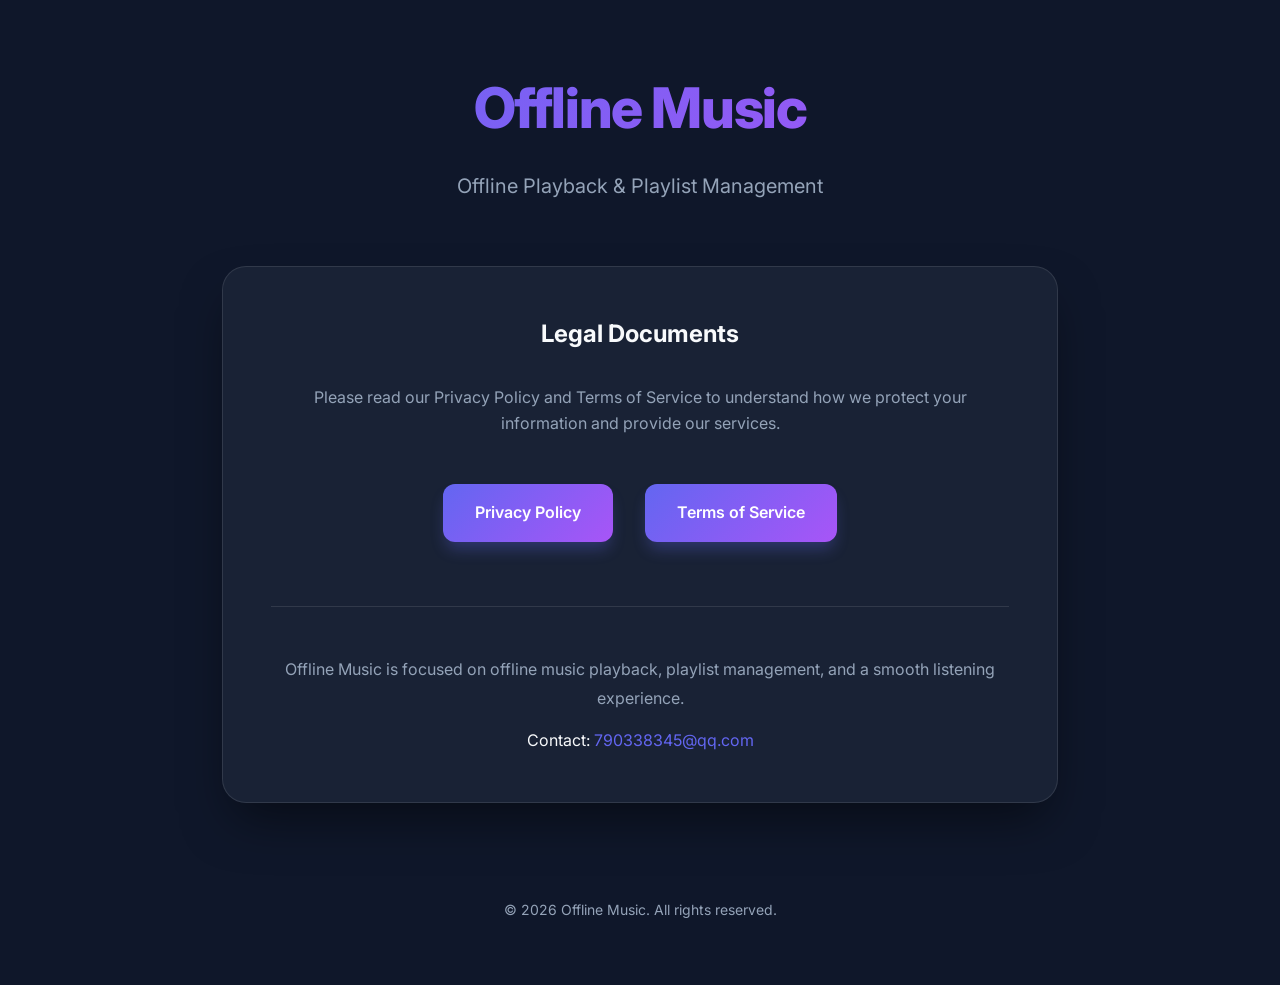
==== commit fac121af: "Add terms and privacy pages with inline styles. Replace external style.css with self-contained HTML " ====
--- a/index.html
+++ b/index.html
@@ -4,99 +4,94 @@
 <head>
     <meta charset="UTF-8">
     <meta name="viewport" content="width=device-width, initial-scale=1.0">
-    <title>Terms of Service - Offline Music</title>
-    <link rel="stylesheet" href="style.css">
+    <title>Offline Music - Legal Documents</title>
+    <meta name="description" content="Privacy Policy and Terms of Service for Offline Music app.">
     <link rel="preconnect" href="https://fonts.googleapis.com">
     <link rel="preconnect" href="https://fonts.gstatic.com" crossorigin>
     <link href="https://fonts.googleapis.com/css2?family=Inter:wght@400;600;800&display=swap" rel="stylesheet">
+    <style>
+        :root {
+            --primary-color: #6366f1;
+            --bg-color: #0f172a;
+            --text-primary: #f8fafc;
+            --text-secondary: #94a3b8;
+            --accent-gradient: linear-gradient(135deg, #6366f1 0%, #a855f7 100%);
+            --glass-bg: rgba(30, 41, 59, 0.7);
+            --glass-border: rgba(255, 255, 255, 0.1);
+        }
+        * { margin: 0; padding: 0; box-sizing: border-box; }
+        body {
+            font-family: 'Inter', -apple-system, BlinkMacSystemFont, "Segoe UI", Roboto, sans-serif;
+            background-color: var(--bg-color);
+            color: var(--text-primary);
+            line-height: 1.6;
+            overflow-x: hidden;
+        }
+        .container { max-width: 900px; margin: 0 auto; padding: 4rem 2rem; }
+        header { text-align: center; margin-bottom: 4rem; animation: fadeInDown 0.8s ease-out; }
+        h1 {
+            font-size: 3.5rem; font-weight: 800;
+            background: var(--accent-gradient);
+            -webkit-background-clip: text; -webkit-text-fill-color: transparent;
+            background-clip: text; margin-bottom: 1rem; letter-spacing: -0.025em;
+        }
+        .subtitle { font-size: 1.25rem; color: var(--text-secondary); }
+        .content-card {
+            background: var(--glass-bg); backdrop-filter: blur(12px);
+            border: 1px solid var(--glass-border); border-radius: 24px;
+            padding: 3rem; box-shadow: 0 25px 50px -12px rgba(0, 0, 0, 0.5);
+            transition: transform 0.3s ease;
+        }
+        .content-card:hover { transform: translateY(-5px); }
+        .nav-links { display: flex; flex-wrap: wrap; gap: 2rem; justify-content: center; margin-top: 3rem; }
+        .btn {
+            display: inline-block; padding: 1rem 2rem; border-radius: 12px;
+            text-decoration: none; font-weight: 600;
+            transition: all 0.3s cubic-bezier(0.4, 0, 0.2, 1);
+            background: var(--accent-gradient); color: white;
+            box-shadow: 0 10px 15px -3px rgba(99, 102, 241, 0.3);
+        }
+        .btn:hover { transform: scale(1.05); box-shadow: 0 20px 25px -5px rgba(99, 102, 241, 0.4); }
+        footer { text-align: center; margin-top: 6rem; color: var(--text-secondary); font-size: 0.875rem; }
+        @keyframes fadeInDown {
+            from { opacity: 0; transform: translateY(-20px); }
+            to { opacity: 1; transform: translateY(0); }
+        }
+        @media (max-width: 640px) {
+            h1 { font-size: 2.5rem; }
+            .content-card { padding: 1.5rem; }
+            .nav-links { gap: 1rem; }
+            .btn { width: 100%; }
+        }
+    </style>
 </head>
 
 <body>
     <div class="container">
         <header>
-            <h1>Terms of Service</h1>
-            <p class="subtitle">Last Updated: July 6, 2026</p>
+            <h1>Offline Music</h1>
+            <p class="subtitle">Offline Playback & Playlist Management</p>
         </header>
 
-        <main class="content-card policy-content">
-            <section>
-                <h2>1. Acceptance of Terms</h2>
-                <p>Welcome to Offline Music. By downloading, installing, or using this mobile application (the "App"), you
-                    agree to be bound by these Terms of Service (the "Terms"). If you do not agree to these terms,
-                    please do not use our application.</p>
-            </section>
-
-            <section>
-                <h2>2. Description of Service</h2>
-                <p>Offline Music is a music player application focused on offline playback, playlist management, and a
-                    smooth listening experience. The App allows users to:</p>
-                <ul>
-                    <li>Play locally stored music files without an internet connection;</li>
-                    <li>Organize playlists, browse cover artwork, and manage playback preferences;</li>
-                    <li>Enjoy music playback without requiring account registration.</li>
-                </ul>
-            </section>
-
-            <section>
-                <h2>3. Content Sources and Copyright</h2>
-                <p><strong>User Content:</strong> Music files played through Offline Music are provided by you, the user.
-                    You are solely responsible for ensuring that you have the legal right to play, store, and use any
-                    content added to the App.</p>
-                <p><strong>License Compliance:</strong> You must comply with all applicable copyright laws and the terms
-                    of any licenses governing your music files. Offline Music does not claim ownership of your music or
-                    related media.</p>
-                <p><strong>Copyright Concerns:</strong> If you believe content available through the app infringes your
-                    rights, please contact us promptly with relevant details.</p>
-                <p><strong>Intellectual Property:</strong> The Offline Music application itself, including its design,
-                    logo, code, and related brand assets, is owned by the developer.</p>
-            </section>
-
-            <section>
-                <h2>4. User Conduct</h2>
-                <p>When using Offline Music, you agree to:</p>
-                <ul>
-                    <li>Use the app only for personal, non-commercial, and lawful purposes;</li>
-                    <li>Respect the legal rights of content creators and copyright holders;</li>
-                    <li>Not attempt to crack, decompile, or interfere with the operation of the app;</li>
-                    <li>Not use the app to distribute or reproduce copyrighted content without authorization;</li>
-                    <li>Comply with all applicable laws and regulations.</li>
-                </ul>
-            </section>
-
-            <section>
-                <h2>5. Privacy Notice</h2>
-                <p>Offline Music is designed to minimize data collection. The App processes music files locally on your
-                    device and does not require registration for core features. You can limit future data interaction by
-                    uninstalling the application, and you may contact us with privacy-related questions.</p>
-            </section>
-
-            <section>
-                <h2>6. Disclaimers</h2>
-                <p><strong>"As Is":</strong> Offline Music is provided on an "as is" and "as available" basis. We cannot
-                    guarantee:</p>
-                <ul>
-                    <li>The continuous availability of the service or compatibility with all file formats;</li>
-                    <li>The absolute accuracy or suitability of playback for all media files;</li>
-                    <li>That the app will operate uninterrupted or error-free on all devices.</li>
-                </ul>
-                <p>Offline Music shall not be held liable for any disputes arising from your use of third-party or
-                    user-provided content.</p>
-            </section>
-
-            <section>
-                <h2>7. Limitation of Liability</h2>
-                <p>To the maximum extent permitted by law, the developer shall not be liable for any indirect,
-                    incidental, special, or consequential damages, loss of profits, data, or reputation resulting from
-                    the use of this app.</p>
-            </section>
-
-            <section>
-                <h2>8. Changes to Terms & Contact</h2>
-                <p>We reserve the right to update these terms at any time. If you have any questions about these Terms,
-                    please contact us:</p>
-                <p>Developer: Offline Music</p>
-                <p>Email: <a href="mailto:790338345@qq.com" style="color: var(--primary-color);">790338345@qq.com</a></p>
-            </section>
+        <main class="content-card">
+            <div style="text-align: center;">
+                <h2 style="margin-bottom: 2rem;">Legal Documents</h2>
+                <p style="margin-bottom: 3rem; color: var(--text-secondary);">
+                    Please read our Privacy Policy and Terms of Service to understand how we protect your information and provide our services.
+                </p>
+                <div class="nav-links">
+                    <a href="privacy.html" class="btn">Privacy Policy</a>
+                    <a href="terms.html" class="btn">Terms of Service</a>
+                </div>
+                <div style="margin-top: 4rem; padding-top: 3rem; border-top: 1px solid var(--glass-border);">
+                    <p style="margin-bottom: 1rem; color: var(--text-secondary); line-height: 1.8;">
+                        Offline Music is focused on offline music playback, playlist management, and a smooth listening experience.
+                    </p>
+                    <p style="color: var(--text-primary);">
+                        Contact: <a href="mailto:790338345@qq.com" style="color: var(--primary-color); text-decoration: none;">790338345@qq.com</a>
+                    </p>
+                </div>
+            </div>
         </main>
 
         <footer>
